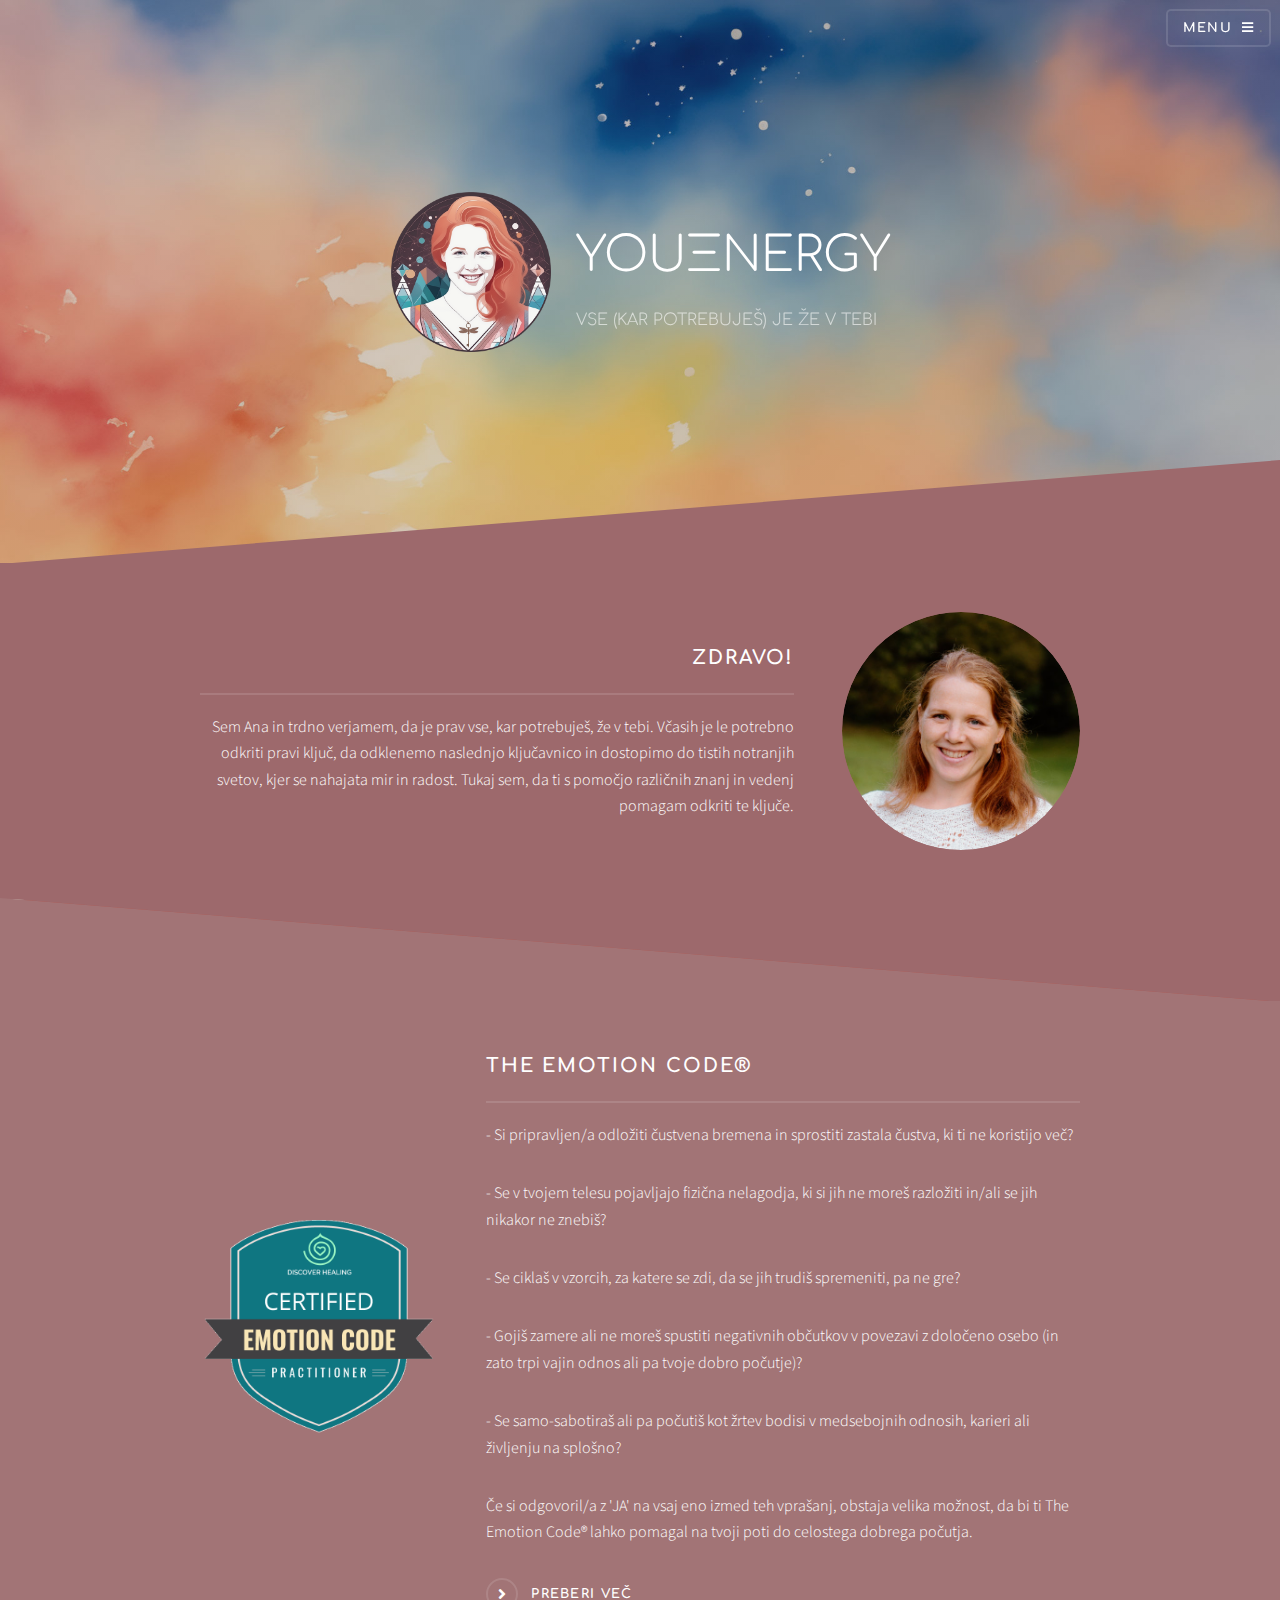
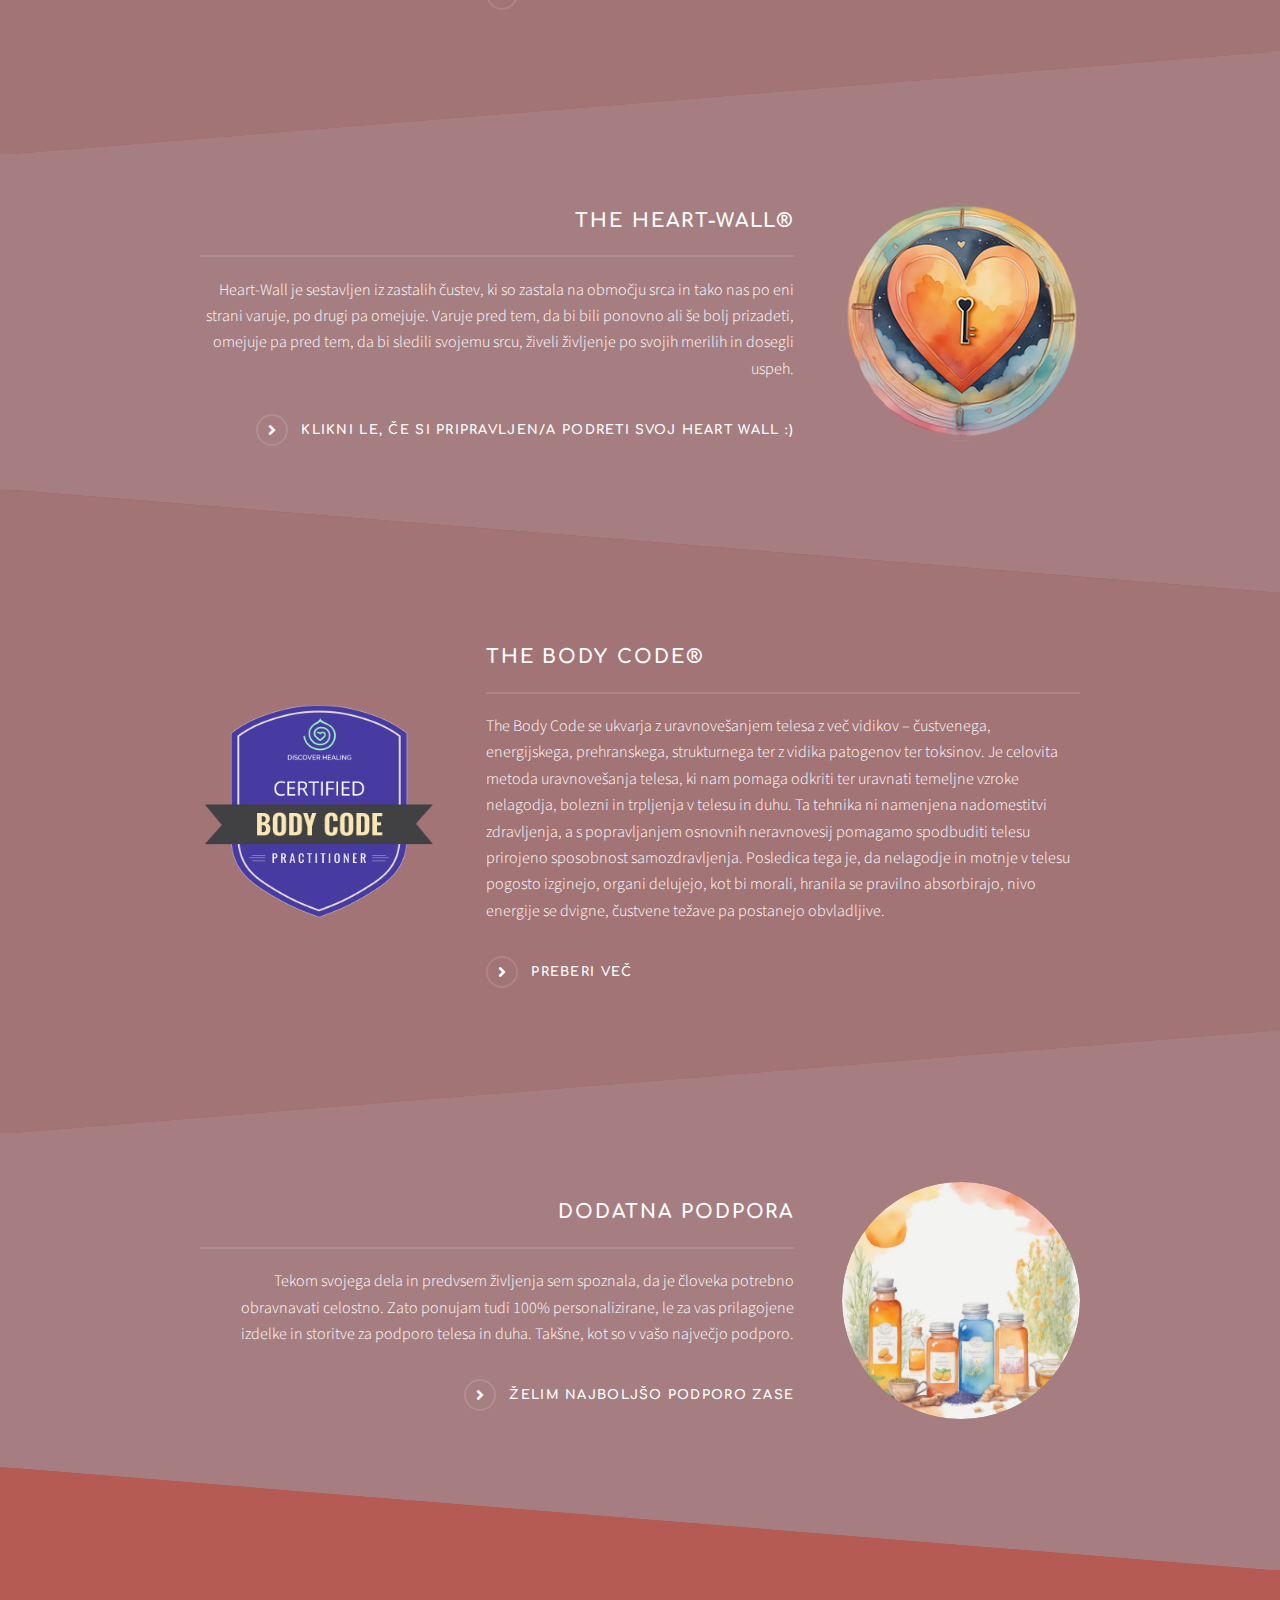
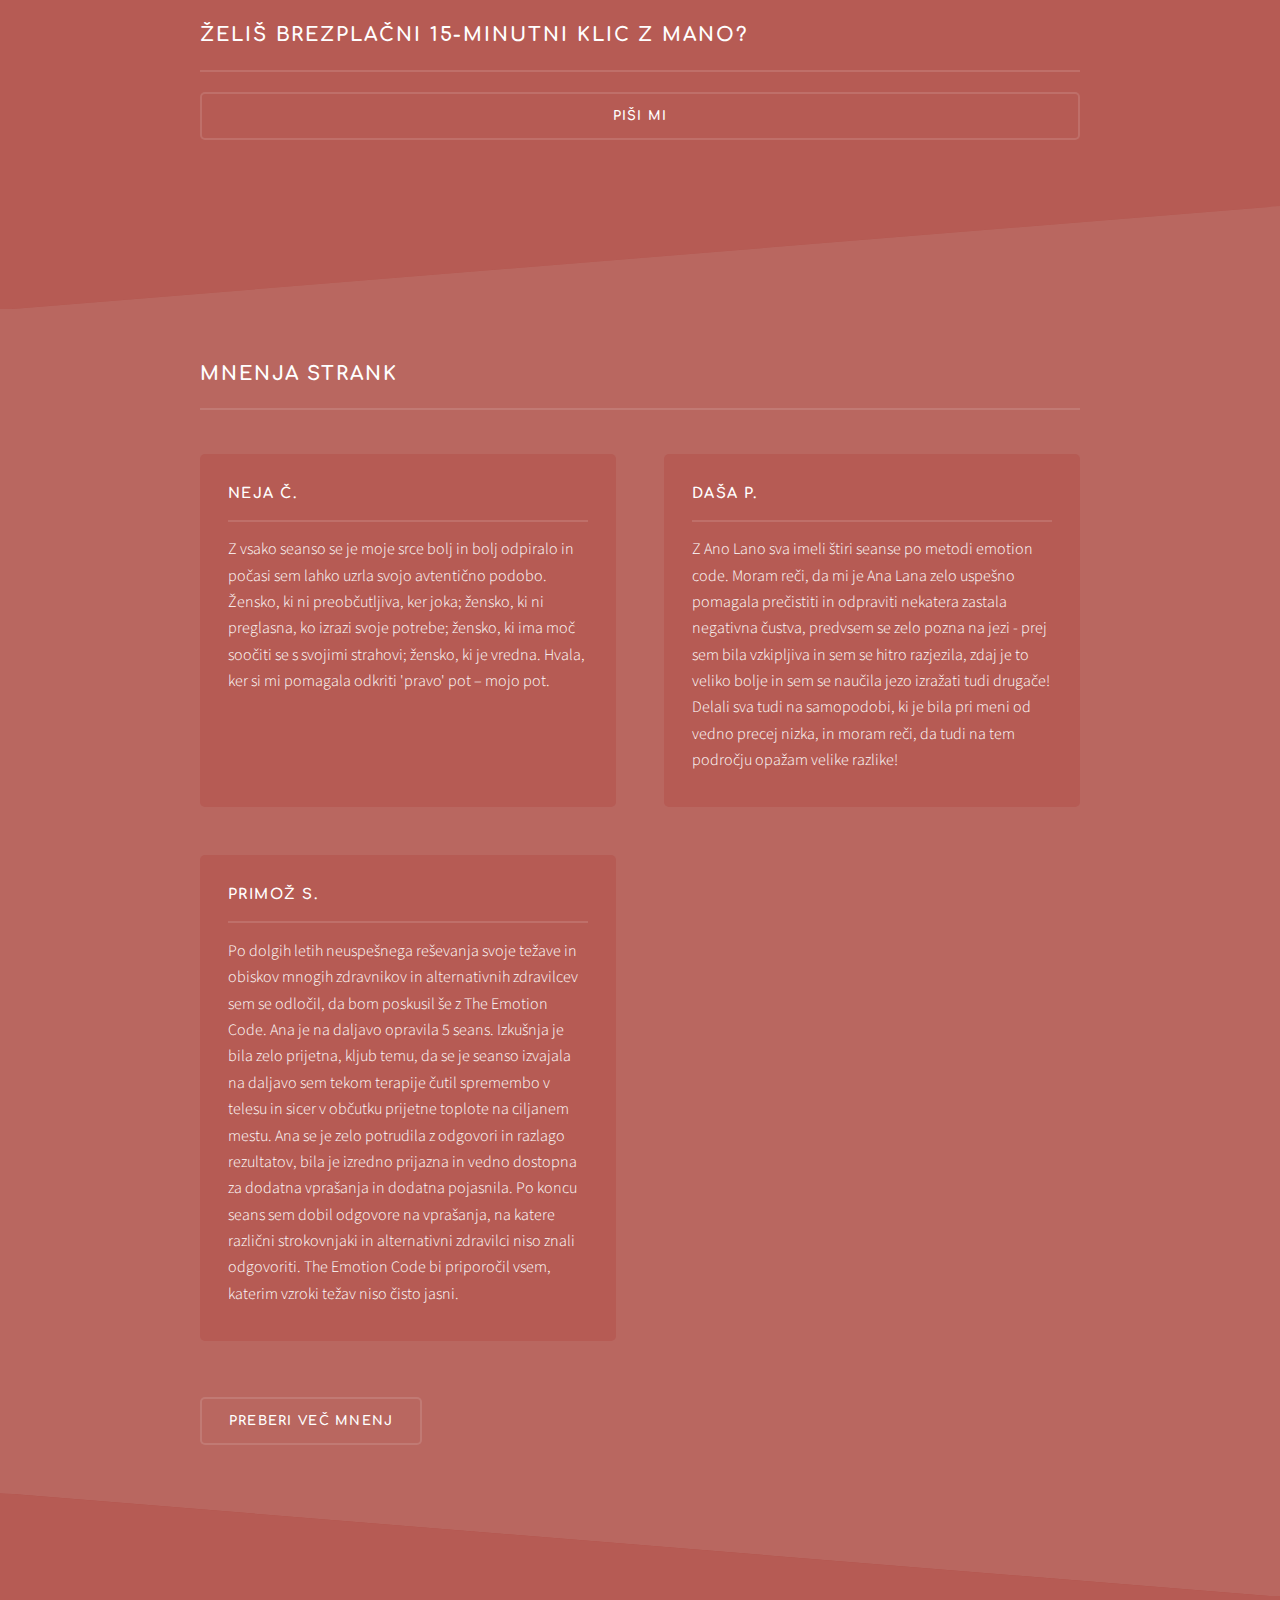
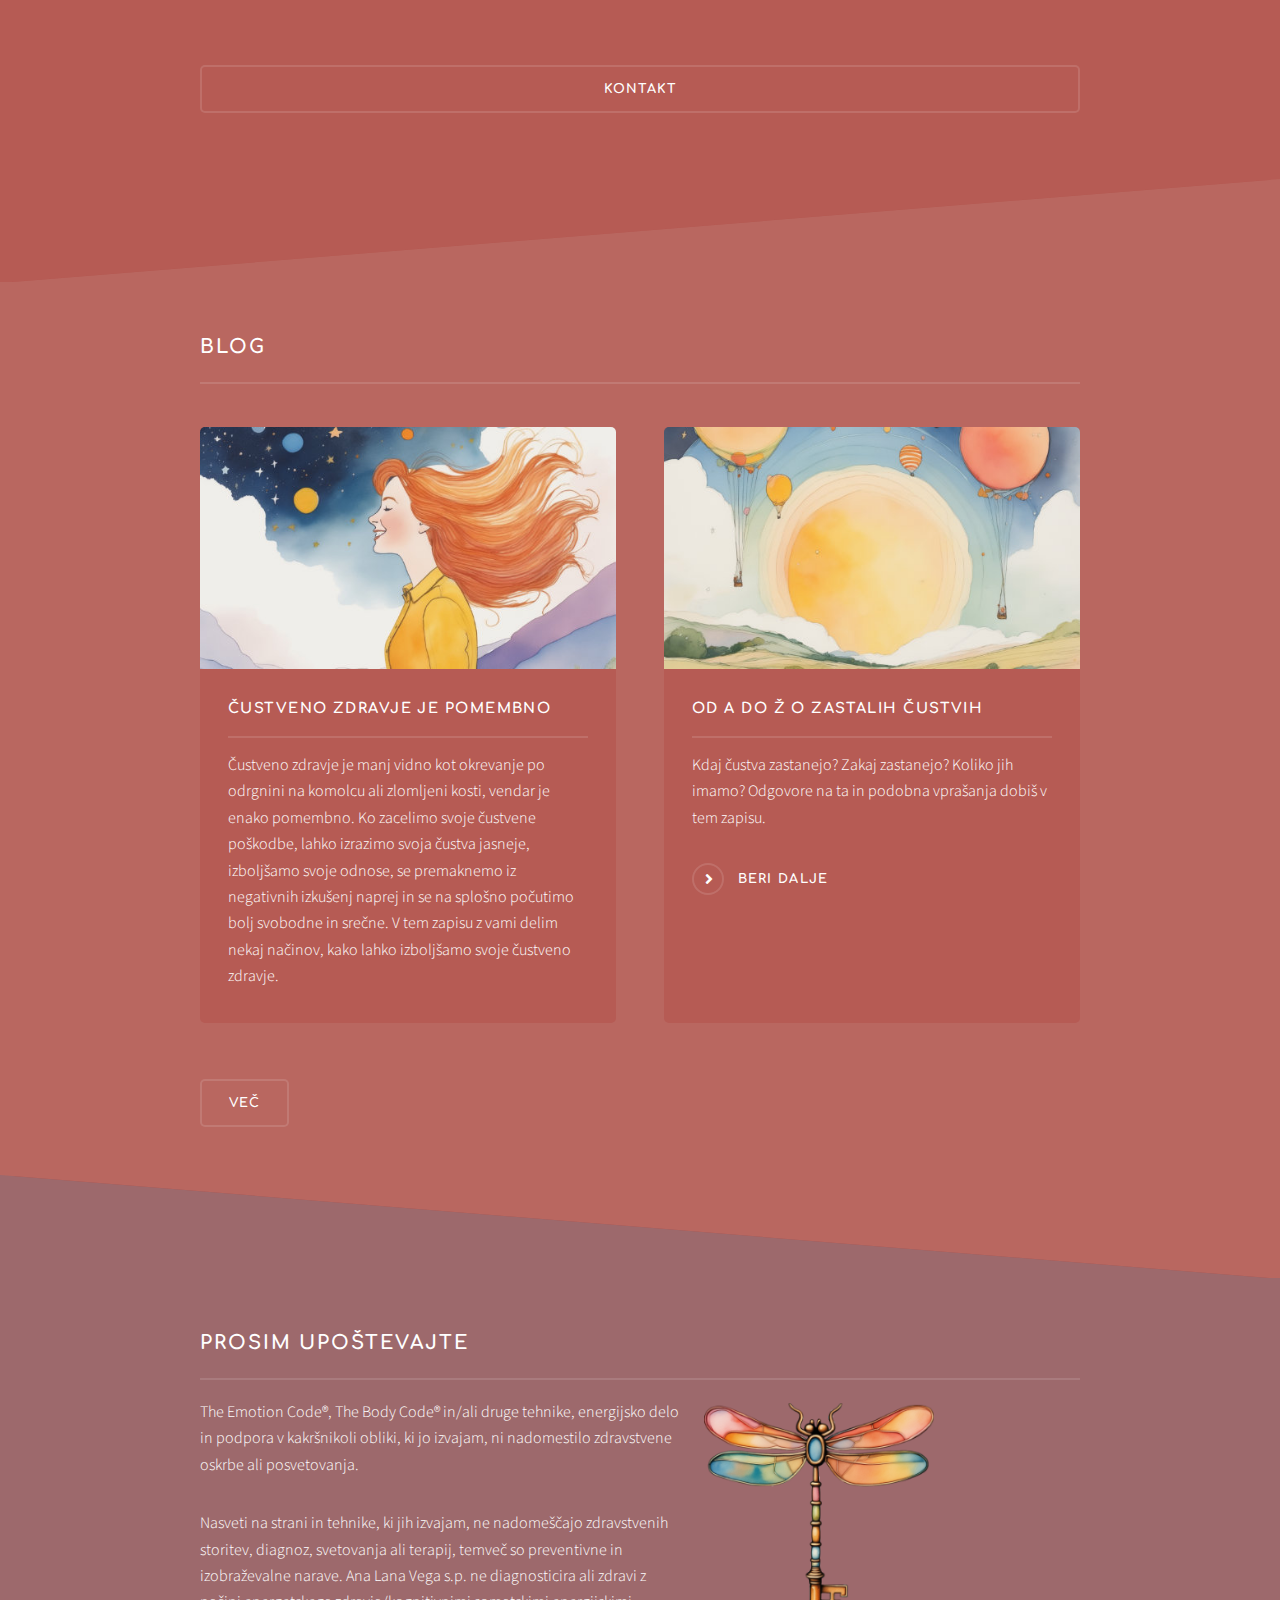
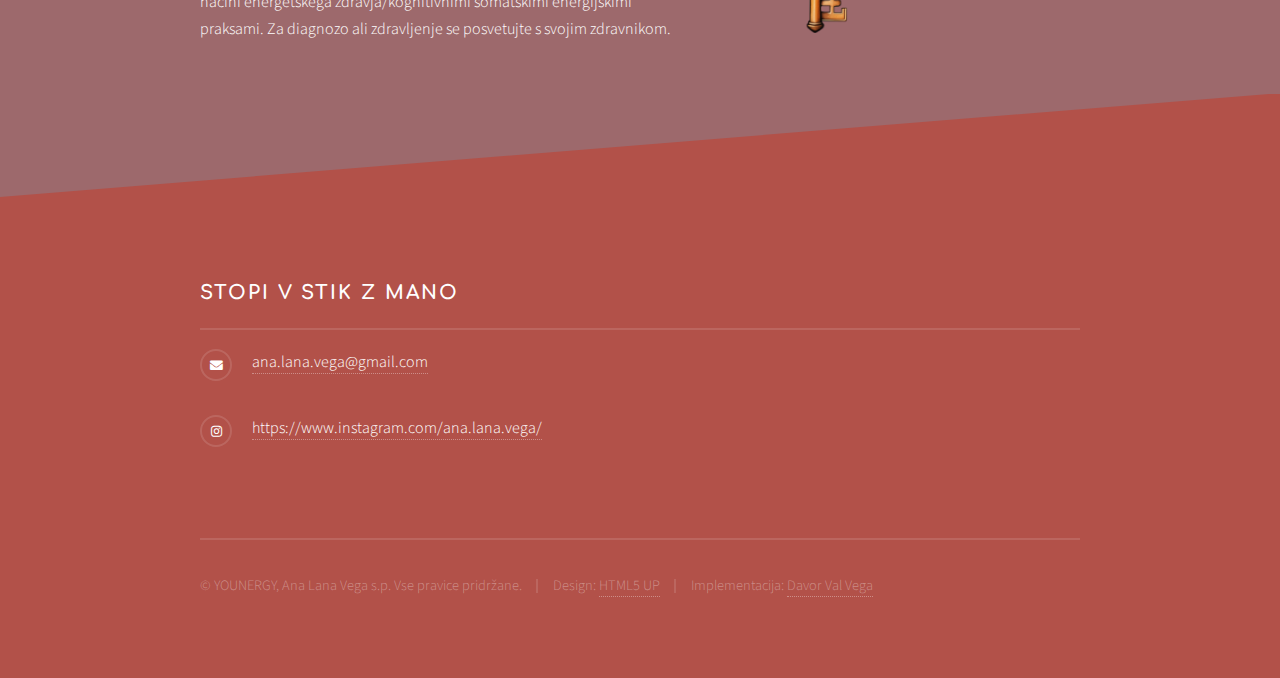
==== index.html @ af5231da "popravki heartwall" ====
<!DOCTYPE HTML>
<!--
	Solid State by HTML5 UP
	html5up.net | @ajlkn
	Free for personal and commercial use under the CCA 3.0 license (html5up.net/license)
-->
<html>
	<head>
		<title>Ana Lana Vega</title>
		<meta charset="utf-8" />
		<meta name="viewport" content="width=device-width, initial-scale=1, user-scalable=no" />
		<link rel="icon" type="image/x-icon" href="images/favicon.ico">
		<link rel="stylesheet" href="assets/css/main.css" />
		<link rel="stylesheet" href="assets/css/cookieconsent.css" />
		<noscript><link rel="stylesheet" href="assets/css/noscript.css" /></noscript>
	</head>
	<body class="is-preload">

		<!-- Page Wrapper -->
			<div id="page-wrapper">

				<!-- Header -->
					<header id="header" class="alt">
						<h1 style="display: inline-flex; align-items: center;">
							<a href="index.html" style="display: inline-flex;align-items: center;">
								<img class="topLogo" src="images/logo/logo-small.png" alt="" />
								<div class="topLogoTxt">YOUΞNERGY</div>

							</a>
						</h1>
						<nav>
							<a href="#menu">Menu</a>
						</nav>
					</header>

				<!-- Menu -->
					<nav id="menu">
						<div class="inner">
							<h2>Menu</h2>
							<ul class="links">
								<li><a href="index.html">Domov</a></li>
								<li><a href="emotion-code.html">Emotion Code</a></li>
								<li><a href="heart-wall.html">Heart-Wall</a></li>
								<li><a href="body-code.html">Body Code</a></li>
								<li><a href="dodatna-podpora.html">Dodatna podpora</a></li>
								<li><a href="blog.html">Blog</a></li>
							</ul>
							<a href="#" class="close">Close</a>
						</div>
					</nav>

				<!-- Banner -->
					<section id="banner">
						<div class="inner mainlogoWrapper">
							<div class="logo" style="margin: 0; display: inline-flex; align-items: center;">
								<img class="mainLogo" src="images/logo/logo-medium.png" alt="" />
								<div>
									<p class="logoTxt">YOUΞNERGY</p>
									<p id="allYouNeedText">Vse (kar potrebuješ) je že v tebi</p>
								</div>
							</div>
						</div>
						
					</section>

				<!-- Wrapper -->
					<section id="wrapper">

						<!-- One -->
							<section id="one" class="wrapper spotlight style4">
								<div class="inner">
									<div class="image" style="user-select: none;"><img src="images/ana.jpg" alt="" /></div>
									<div class="content">
										<h2 class="major">Zdravo!</h2>
										<p>Sem Ana in trdno verjamem, da je prav vse, kar potrebuješ, že v tebi. Včasih je le potrebno odkriti pravi ključ, da odklenemo naslednjo ključavnico in dostopimo do tistih notranjih svetov, kjer se nahajata mir in radost. Tukaj sem, da ti s pomočjo različnih znanj in vedenj pomagam odkriti te ključe.</p> 
										</div>
								</div>
							</section>

						<!-- Two -->
							<section id="two" class="wrapper alt spotlight style3">
								<div class="inner">
									<div class="image"><img src="images/TEC.png" alt="" /></div>
									<div class="content">
										<h2 class="major">The Emotion Code®</code></h2>
										<p>- Si pripravljen/a odložiti čustvena bremena in sprostiti zastala čustva, ki ti ne koristijo več?</p>
										<p>- Se v tvojem telesu pojavljajo fizična nelagodja, ki si jih ne moreš razložiti in/ali se jih nikakor ne znebiš?</p>
										<p>- Se ciklaš v vzorcih, za katere se zdi, da se jih trudiš spremeniti, pa ne gre?</p>
										<p>- Gojiš zamere ali ne moreš spustiti negativnih občutkov v povezavi z določeno osebo (in zato trpi vajin odnos ali pa tvoje dobro počutje)?</p>
										<p>- Se samo-sabotiraš ali pa počutiš kot žrtev bodisi v medsebojnih odnosih, karieri ali življenju na splošno?</p>
										<p>Če si odgovoril/a z 'JA' na vsaj eno izmed teh vprašanj, obstaja velika možnost, da bi ti The Emotion Code® lahko pomagal na tvoji poti do celostega dobrega počutja.</p>
											</p>
										<a href="emotion-code.html" class="special">Preberi več</a>
									</div>
								</div>
							</section>
					
						<!-- One -->
						<section id="three" class="wrapper spotlight style2">
							<div class="inner">
								<div class="image"><img src="images/hw.png" alt="" /></div>
								<div class="content">
									<h2 class="major">The Heart-Wall®</h2>
									<p>Heart-Wall je sestavljen iz zastalih čustev, ki so zastala na območju srca in tako nas po eni strani varuje, po drugi pa omejuje. Varuje pred tem, da bi bili ponovno ali še bolj prizadeti, omejuje pa pred tem, da bi sledili svojemu srcu, živeli življenje po svojih merilih in dosegli uspeh.</p>
									<a href="heart-wall.html" class="special">Klikni le, če si pripravljen/a podreti svoj Heart wall :) </a>
								</div>
							</div>
						</section>
						<!-- Two -->
							<section id="five" class="wrapper alt spotlight style3">
								<div class="inner">
									<div class="image"><img src="images/TBC.png" alt="" /></div>
									<div class="content">
										<h2 class="major">The Body Code®</code></h2>
										<p>The Body Code se ukvarja z uravnovešanjem telesa z več vidikov – čustvenega, energijskega, prehranskega, strukturnega ter z vidika patogenov ter toksinov. Je celovita metoda uravnovešanja telesa, ki nam pomaga odkriti ter uravnati temeljne vzroke nelagodja, bolezni in trpljenja v telesu in duhu. Ta tehnika ni namenjena nadomestitvi zdravljenja, a s popravljanjem osnovnih neravnovesij pomagamo spodbuditi telesu prirojeno sposobnost samozdravljenja. Posledica tega je, da nelagodje in motnje v telesu pogosto izginejo, organi delujejo, kot bi morali, hranila se pravilno absorbirajo, nivo energije se dvigne, čustvene težave pa postanejo obvladljive.</p>
										<a href="body-code.html" class="special">Preberi več</a>
									</div>
								</div>
							</section>	

						<!-- Three -->
							<section id="three" class="wrapper spotlight style2">
								<div class="inner">
									<div class="image"><img src="images/additional.jpg" alt="" /></div>
									<div class="content">
										<h2 class="major">Dodatna podpora</h2>
										<p> Tekom svojega dela in predvsem življenja sem spoznala, da je človeka potrebno obravnavati celostno. Zato ponujam tudi 100% personalizirane, le za vas prilagojene izdelke in storitve za podporo telesa in duha. Takšne, kot so v vašo največjo podporo.</p>
										<a href="dodatna-podpora.html" class="special">Želim najboljšo podporo zase</a>
									</div>
								</div>
							</section>
						<!-- Two -->
							<section id="four" class="wrapper alt style2">
								<div class="inner">
									<div class="content">
										<h2 class="major">Želiš brezplačni 15-minutni klic z mano?</h2>
										<a href="mailto:ana.lana.vega@gmail.com" class="button fit">Piši mi</a>
										<div style="height: 50px;"></div>
									</div>
								</div>
							</section>		
						<!-- Four -->
							<section id="four" class="wrapper style3">
								<div class="inner">
									<h2 class="major">MNENJA STRANK</h2>
									<section class="features">
										<article class="softArticle">
											<h3 class="major">Neja Č.</h3>
											<p>Z vsako seanso se je moje srce bolj in bolj odpiralo in počasi sem lahko uzrla svojo avtentično podobo. Žensko, ki ni preobčutljiva, ker joka; žensko, ki ni preglasna, ko izrazi svoje potrebe; žensko, ki ima moč soočiti se s svojimi strahovi; žensko, ki je vredna. Hvala, ker si mi pomagala odkriti 'pravo' pot – mojo pot.</p>
										</article>
										<article class="softArticle">
											<h3 class="major">Daša P.</h3>
											<p>Z Ano Lano sva imeli štiri seanse po metodi emotion code. Moram reči, da mi je Ana Lana zelo uspešno pomagala prečistiti in odpraviti nekatera zastala negativna čustva, predvsem se zelo pozna na jezi - prej sem bila vzkipljiva in sem se hitro razjezila, zdaj je to veliko bolje in sem se naučila jezo izražati tudi drugače! Delali sva tudi na samopodobi, ki je bila pri meni od vedno precej nizka, in moram reči, da tudi na tem področju opažam velike razlike! </p>
										</article>
										<article class="softArticle">
											<h3 class="major">Primož S.</h3>
											<p>Po dolgih letih neuspešnega reševanja svoje težave in obiskov mnogih zdravnikov in alternativnih zdravilcev sem se odločil, da bom poskusil še z The Emotion Code. Ana je na daljavo opravila 5 seans. Izkušnja je bila zelo prijetna, kljub temu, da se je seanso izvajala na daljavo sem tekom terapije čutil spremembo v telesu in sicer v občutku prijetne toplote na ciljanem mestu. Ana se je zelo potrudila z odgovori in razlago rezultatov, bila je izredno prijazna in vedno dostopna za dodatna vprašanja in dodatna pojasnila. Po koncu seans sem dobil odgovore na vprašanja, na katere različni strokovnjaki in alternativni zdravilci niso znali odgovoriti. The Emotion Code bi priporočil vsem, katerim vzroki težav niso čisto jasni.</p>
										</article>
									</section>
									<ul class="actions">
										<li><a href="mnenja-strank.html" class="button">Preberi več mnenj</a></li>
									</ul>
								</div>
							</section>

						<!-- One -->
						<section id="one" class="wrapper alt style2">
							<div class="inner">
								<div class="content">
									<div style="height: 20px;"></div>
									<a href="mailto:ana.lana.vega@gmail.com" class="button fit">Kontakt</a>
									<div style="height: 50px;"></div>
								</div>
							</div>
						</section>							
						<!-- Four -->
							<section id="four" class="wrapper style3">
								<div class="inner">
									<h2 class="major">BLOG</h2>
									<section class="features">
										<article class="softArticle">
											<div class="image noSelect"><img src="images/blog/mental-health-head.jpg" alt="" /></div>
											<h3 class="major">Čustveno zdravje je pomembno</h3>
											<p>Čustveno zdravje je manj vidno kot okrevanje po odrgnini na komolcu ali zlomljeni kosti, vendar je enako pomembno. Ko zacelimo svoje čustvene poškodbe, lahko izrazimo svoja čustva jasneje, izboljšamo svoje odnose, se premaknemo iz negativnih izkušenj naprej in se na splošno počutimo bolj svobodne in srečne. V tem zapisu z vami delim nekaj načinov, kako lahko izboljšamo svoje čustveno zdravje.</p>
											<!--<a href="#" class="special">Beri dalje</a>-->
										</article>
										<article class="softArticle">
											<div class="image noSelect"><img src="images/blog/stalled-emotions-head.jpg" alt="" /></div>
											<h3 class="major">Od A do Ž o zastalih čustvih</h3>
											<p>Kdaj čustva zastanejo? Zakaj zastanejo? Koliko jih imamo? Odgovore na ta in podobna vprašanja dobiš v tem zapisu.</p>
											<a href="blog-o-zastalih-custvih.html" class="special">Beri dalje</a>
										</article>
									</section>
									<ul class="actions">
										<li><a href="blog.html" class="button">Več</a></li>
									</ul>
								</div>
							</section>
						<!-- One -->
							<section id="one" class="wrapper spotlight alt style4">
								<div class="inner">
									<div class="content">
										<h2 class="major">Prosim upoštevajte</h2>
										<span class="image right" style="max-width: 50%; border-radius: unset;"><img src="images/key.png" style="border-radius: unset; width: 70%;" alt=""></span><p>The Emotion Code®, The Body Code® in/ali druge tehnike, energijsko delo in podpora v kakršnikoli obliki, ki jo izvajam, ni nadomestilo zdravstvene oskrbe ali posvetovanja.</p>
										<p>Nasveti na strani in tehnike, ki jih izvajam, ne nadomeščajo zdravstvenih storitev, diagnoz, svetovanja ali terapij, temveč so preventivne in izobraževalne narave. Ana Lana Vega s.p. ne diagnosticira ali zdravi z načini energetskega zdravja/kognitivnimi somatskimi energijskimi praksami. Za diagnozo ali zdravljenje se posvetujte s svojim zdravnikom.</p>
									</div>
								</div>
							</section>
				<!-- Footer -->
					<section id="footer">
						<div class="inner">
							<h2 class="major">Stopi v stik z mano</h2>
							<ul class="contact">
								</li>
								<li class="icon solid fa-envelope"><a href="mailto:ana.lana.vega@gmail.com">ana.lana.vega@gmail.com</a></li>
								<li class="icon brands fa-instagram"><a href="https://www.instagram.com/ana.lana.vega">https://www.instagram.com/ana.lana.vega/</a></li>
							</ul>
							<ul class="copyright">
								<li>&copy; YOUNERGY, Ana Lana Vega s.p. Vse pravice pridržane.</li><li>Design: <a href="http://html5up.net" target="_blank">HTML5 UP</a></li><li>Implementacija: <a href="https://www.linkedin.com/in/vega10/" target="_blank">Davor Val Vega</a></li>
							</ul>
						</div>
					</section>

			</div>

		<!-- Scripts -->
			<script src="assets/js/jquery.min.js"></script>
			<script src="assets/js/jquery.scrollex.min.js"></script>
			<script src="assets/js/browser.min.js"></script>
			<script src="assets/js/breakpoints.min.js"></script>
			<script src="assets/js/util.js"></script>
			<script src="assets/js/main.js"></script>
			<script src="assets/js/cookieconsent.js"></script>
			<script defer src="assets/js/cookie-consent-init.js"></script>

	</body>
</html>
---- assets/css/main.css ----
@import 'fontawesome-all.min.css';
@import url("https://fonts.googleapis.com/css?family=Comfortaa:300,700|Source+Sans+Pro:300,600,300italic,600italic");
/*
	Solid State by HTML5 UP
	html5up.net | @ajlkn
	Free for personal and commercial use under the CCA 3.0 license (html5up.net/license)
*/
html, body, div, span, applet, object,
iframe, h1, h2, h3, h4, h5, h6, p, blockquote,
pre, a, abbr, acronym, address, big, cite,
code, del, dfn, em, img, ins, kbd, q, s, samp,
small, strike, strong, sub, sup, tt, var, b,
u, i, center, dl, dt, dd, ol, ul, li, fieldset,
form, label, legend, table, caption, tbody,
tfoot, thead, tr, th, td, article, aside,
canvas, details, embed, figure, figcaption,
footer, header, hgroup, menu, nav, output, ruby,
section, summary, time, mark, audio, video {
  margin: 0;
  padding: 0;
  border: 0;
  font-size: 100%;
  font: inherit;
  vertical-align: baseline;
}

article, aside, details, figcaption, figure,
footer, header, hgroup, menu, nav, section {
  display: block;
}

body {
  line-height: 1;
}

ol, ul {
  list-style: none;
}

blockquote, q {
  quotes: none;
}
blockquote:before, blockquote:after, q:before, q:after {
  content: "";
  content: none;
}

table {
  border-collapse: collapse;
  border-spacing: 0;
}

body {
  -webkit-text-size-adjust: none;
}

mark {
  background-color: transparent;
  color: inherit;
}

input::-moz-focus-inner {
  border: 0;
  padding: 0;
}

input, select, textarea {
  -moz-appearance: none;
  -webkit-appearance: none;
  appearance: none;
}

/* Basic */
body {
  -ms-overflow-style: scrollbar;
}

@media screen and (max-width: 480px) {
  html, body {
    min-width: 320px;
  }
}
html {
  box-sizing: border-box;
}

*, *:before, *:after {
  box-sizing: inherit;
}

body {
  background-color: #B25149;
  background-image: linear-gradient(to top, rgba(178, 81, 73, 0.8), rgba(178, 81, 73, 0.8)), url("../../images/bg.jpg");
  background-size: auto, cover;
  background-attachment: fixed, fixed;
  background-position: center, center;
}
body.is-preload *, body.is-preload *:before, body.is-preload *:after {
  animation: none !important;
  transition: none !important;
}

/* Type */
body, input, select, textarea {
  color: #ffffff;
  font-family: "Source Sans Pro", Helvetica, sans-serif;
  font-size: 14.5pt;
  font-weight: 300;
  line-height: 1.65;
}
@media screen and (max-width: 1680px) {
  body, input, select, textarea {
    font-size: 12pt;
  }
}
@media screen and (max-width: 1280px) {
  body, input, select, textarea {
    font-size: 12pt;
  }
}
@media screen and (max-width: 980px) {
  body, input, select, textarea {
    font-size: 12pt;
  }
}
@media screen and (max-width: 736px) {
  body, input, select, textarea {
    font-size: 12pt;
  }
}
@media screen and (max-width: 480px) {
  body, input, select, textarea {
    font-size: 12pt;
  }
}

a {
  transition: color 0.2s ease-in-out, border-bottom-color 0.2s ease-in-out;
  border-bottom: dotted 1px rgba(255, 255, 255, 0.35);
  color: #ffffff;
  text-decoration: none;
}
a:hover {
  border-bottom-color: transparent;
  color: #ffffff !important;
}
a.special:not(.button) {
  text-decoration: none;
  border-bottom: 0;
  display: block;
  font-family: Comfortaa, Helvetica, sans-serif;
  font-size: 0.8em;
  font-weight: 700;
  letter-spacing: 0.1em;
  margin: 0 0 2em 0;
  text-transform: uppercase;
}
a.special:not(.button):before {
  -moz-osx-font-smoothing: grayscale;
  -webkit-font-smoothing: antialiased;
  display: inline-block;
  font-style: normal;
  font-variant: normal;
  text-rendering: auto;
  line-height: 1;
  text-transform: none !important;
  font-family: "Font Awesome 5 Free";
  font-weight: 900;
}
a.special:not(.button):before {
  transition: background-color 0.2s ease-in-out;
  border-radius: 100%;
  border: solid 2px rgba(255, 255, 255, 0.125);
  content: "\f105";
  display: inline-block;
  font-size: 1.25em;
  height: 2em;
  line-height: 1.75em;
  margin-right: 0.85em;
  text-align: center;
  text-indent: 0.15em;
  vertical-align: middle;
  width: 2em;
}
a.special:not(.button):hover:before {
  background-color: rgba(255, 255, 255, 0.025);
}
a.special:not(.button):active:before {
  background-color: rgba(255, 255, 255, 0.075);
}

strong, b {
  color: #ffffff;
  font-weight: 600;
}

em, i {
  font-style: italic;
}

p {
  margin: 0 0 2em 0;
}

h1, h2, h3, h4, h5, h6 {
  color: #ffffff;
  font-family: Comfortaa, Helvetica, sans-serif;
  font-weight: 700;
  letter-spacing: 0.1em;
  margin: 0 0 1em 0;
  text-transform: uppercase;
}
h1 a, h2 a, h3 a, h4 a, h5 a, h6 a {
  color: inherit;
  text-decoration: none;
  border-bottom: 0;
}
h1 span, h2 span, h3 span, h4 span, h5 span, h6 span {
  font-weight: 300;
}
h1.major, h2.major, h3.major, h4.major, h5.major, h6.major {
  padding-bottom: 1em;
  border-bottom: solid 2px rgba(255, 255, 255, 0.125);
}

h2 {
  font-size: 1.2em;
}

h3 {
  font-size: 0.9em;
}

h4 {
  font-size: 0.7em;
}

h5 {
  font-size: 0.7em;
}

h6 {
  font-size: 0.7em;
}

@media screen and (max-width: 736px) {
  h2 {
    font-size: 1em;
  }
  h3 {
    font-size: 0.8em;
  }
}
sub {
  font-size: 0.8em;
  position: relative;
  top: 0.5em;
}

sup {
  font-size: 0.8em;
  position: relative;
  top: -0.5em;
}

blockquote {
  border-left: solid 4px rgba(255, 255, 255, 0.125);
  font-style: italic;
  margin: 0 0 2em 0;
  padding: 0.5em 0 0.5em 2em;
}

code {
  background: rgba(255, 255, 255, 0.025);
  border-radius: 5px;
  border: solid 2px rgba(255, 255, 255, 0.125);
  font-family: "Courier New", monospace;
  font-size: 0.9em;
  margin: 0 0.25em;
  padding: 0.25em 0.65em;
}

pre {
  -webkit-overflow-scrolling: touch;
  font-family: "Courier New", monospace;
  font-size: 0.9em;
  margin: 0 0 2em 0;
}
pre code {
  display: block;
  line-height: 1.75em;
  padding: 1em 1.5em;
  overflow-x: auto;
}

hr {
  border: 0;
  border-bottom: solid 2px rgba(255, 255, 255, 0.125);
  margin: 2.5em 0;
}
hr.major {
  margin: 4em 0;
}

.align-left {
  text-align: left;
}

.align-center {
  text-align: center;
}

.align-right {
  text-align: right;
}

/* Row */
.row {
  display: flex;
  flex-wrap: wrap;
  box-sizing: border-box;
  align-items: stretch;
}
.row > * {
  box-sizing: border-box;
}
.row.gtr-uniform > * > :last-child {
  margin-bottom: 0;
}
.row.aln-left {
  justify-content: flex-start;
}
.row.aln-center {
  justify-content: center;
}
.row.aln-right {
  justify-content: flex-end;
}
.row.aln-top {
  align-items: flex-start;
}
.row.aln-middle {
  align-items: center;
}
.row.aln-bottom {
  align-items: flex-end;
}
.row > .imp {
  order: -1;
}
.row > .col-1 {
  width: 8.3333333333%;
}
.row > .off-1 {
  margin-left: 8.3333333333%;
}
.row > .col-2 {
  width: 16.6666666667%;
}
.row > .off-2 {
  margin-left: 16.6666666667%;
}
.row > .col-3 {
  width: 25%;
}
.row > .off-3 {
  margin-left: 25%;
}
.row > .col-4 {
  width: 33.3333333333%;
}
.row > .off-4 {
  margin-left: 33.3333333333%;
}
.row > .col-5 {
  width: 41.6666666667%;
}
.row > .off-5 {
  margin-left: 41.6666666667%;
}
.row > .col-6 {
  width: 50%;
}
.row > .off-6 {
  margin-left: 50%;
}
.row > .col-7 {
  width: 58.3333333333%;
}
.row > .off-7 {
  margin-left: 58.3333333333%;
}
.row > .col-8 {
  width: 66.6666666667%;
}
.row > .off-8 {
  margin-left: 66.6666666667%;
}
.row > .col-9 {
  width: 75%;
}
.row > .off-9 {
  margin-left: 75%;
}
.row > .col-10 {
  width: 83.3333333333%;
}
.row > .off-10 {
  margin-left: 83.3333333333%;
}
.row > .col-11 {
  width: 91.6666666667%;
}
.row > .off-11 {
  margin-left: 91.6666666667%;
}
.row > .col-12 {
  width: 100%;
}
.row > .off-12 {
  margin-left: 100%;
}
.row.gtr-0 {
  margin-top: 0;
  margin-left: 0em;
}
.row.gtr-0 > * {
  padding: 0 0 0 0em;
}
.row.gtr-0.gtr-uniform {
  margin-top: 0em;
}
.row.gtr-0.gtr-uniform > * {
  padding-top: 0em;
}
.row.gtr-25 {
  margin-top: 0;
  margin-left: -0.4375em;
}
.row.gtr-25 > * {
  padding: 0 0 0 0.4375em;
}
.row.gtr-25.gtr-uniform {
  margin-top: -0.4375em;
}
.row.gtr-25.gtr-uniform > * {
  padding-top: 0.4375em;
}
.row.gtr-50 {
  margin-top: 0;
  margin-left: -0.875em;
}
.row.gtr-50 > * {
  padding: 0 0 0 0.875em;
}
.row.gtr-50.gtr-uniform {
  margin-top: -0.875em;
}
.row.gtr-50.gtr-uniform > * {
  padding-top: 0.875em;
}
.row {
  margin-top: 0;
  margin-left: -1.75em;
}
.row > * {
  padding: 0 0 0 1.75em;
}
.row.gtr-uniform {
  margin-top: -1.75em;
}
.row.gtr-uniform > * {
  padding-top: 1.75em;
}
.row.gtr-150 {
  margin-top: 0;
  margin-left: -2.625em;
}
.row.gtr-150 > * {
  padding: 0 0 0 2.625em;
}
.row.gtr-150.gtr-uniform {
  margin-top: -2.625em;
}
.row.gtr-150.gtr-uniform > * {
  padding-top: 2.625em;
}
.row.gtr-200 {
  margin-top: 0;
  margin-left: -3.5em;
}
.row.gtr-200 > * {
  padding: 0 0 0 3.5em;
}
.row.gtr-200.gtr-uniform {
  margin-top: -3.5em;
}
.row.gtr-200.gtr-uniform > * {
  padding-top: 3.5em;
}
@media screen and (max-width: 1680px) {
  .row {
    display: flex;
    flex-wrap: wrap;
    box-sizing: border-box;
    align-items: stretch;
  }
  .row > * {
    box-sizing: border-box;
  }
  .row.gtr-uniform > * > :last-child {
    margin-bottom: 0;
  }
  .row.aln-left {
    justify-content: flex-start;
  }
  .row.aln-center {
    justify-content: center;
  }
  .row.aln-right {
    justify-content: flex-end;
  }
  .row.aln-top {
    align-items: flex-start;
  }
  .row.aln-middle {
    align-items: center;
  }
  .row.aln-bottom {
    align-items: flex-end;
  }
  .row > .imp-xlarge {
    order: -1;
  }
  .row > .col-1-xlarge {
    width: 8.3333333333%;
  }
  .row > .off-1-xlarge {
    margin-left: 8.3333333333%;
  }
  .row > .col-2-xlarge {
    width: 16.6666666667%;
  }
  .row > .off-2-xlarge {
    margin-left: 16.6666666667%;
  }
  .row > .col-3-xlarge {
    width: 25%;
  }
  .row > .off-3-xlarge {
    margin-left: 25%;
  }
  .row > .col-4-xlarge {
    width: 33.3333333333%;
  }
  .row > .off-4-xlarge {
    margin-left: 33.3333333333%;
  }
  .row > .col-5-xlarge {
    width: 41.6666666667%;
  }
  .row > .off-5-xlarge {
    margin-left: 41.6666666667%;
  }
  .row > .col-6-xlarge {
    width: 50%;
  }
  .row > .off-6-xlarge {
    margin-left: 50%;
  }
  .row > .col-7-xlarge {
    width: 58.3333333333%;
  }
  .row > .off-7-xlarge {
    margin-left: 58.3333333333%;
  }
  .row > .col-8-xlarge {
    width: 66.6666666667%;
  }
  .row > .off-8-xlarge {
    margin-left: 66.6666666667%;
  }
  .row > .col-9-xlarge {
    width: 75%;
  }
  .row > .off-9-xlarge {
    margin-left: 75%;
  }
  .row > .col-10-xlarge {
    width: 83.3333333333%;
  }
  .row > .off-10-xlarge {
    margin-left: 83.3333333333%;
  }
  .row > .col-11-xlarge {
    width: 91.6666666667%;
  }
  .row > .off-11-xlarge {
    margin-left: 91.6666666667%;
  }
  .row > .col-12-xlarge {
    width: 100%;
  }
  .row > .off-12-xlarge {
    margin-left: 100%;
  }
  .row.gtr-0 {
    margin-top: 0;
    margin-left: 0em;
  }
  .row.gtr-0 > * {
    padding: 0 0 0 0em;
  }
  .row.gtr-0.gtr-uniform {
    margin-top: 0em;
  }
  .row.gtr-0.gtr-uniform > * {
    padding-top: 0em;
  }
  .row.gtr-25 {
    margin-top: 0;
    margin-left: -0.4375em;
  }
  .row.gtr-25 > * {
    padding: 0 0 0 0.4375em;
  }
  .row.gtr-25.gtr-uniform {
    margin-top: -0.4375em;
  }
  .row.gtr-25.gtr-uniform > * {
    padding-top: 0.4375em;
  }
  .row.gtr-50 {
    margin-top: 0;
    margin-left: -0.875em;
  }
  .row.gtr-50 > * {
    padding: 0 0 0 0.875em;
  }
  .row.gtr-50.gtr-uniform {
    margin-top: -0.875em;
  }
  .row.gtr-50.gtr-uniform > * {
    padding-top: 0.875em;
  }
  .row {
    margin-top: 0;
    margin-left: -1.75em;
  }
  .row > * {
    padding: 0 0 0 1.75em;
  }
  .row.gtr-uniform {
    margin-top: -1.75em;
  }
  .row.gtr-uniform > * {
    padding-top: 1.75em;
  }
  .row.gtr-150 {
    margin-top: 0;
    margin-left: -2.625em;
  }
  .row.gtr-150 > * {
    padding: 0 0 0 2.625em;
  }
  .row.gtr-150.gtr-uniform {
    margin-top: -2.625em;
  }
  .row.gtr-150.gtr-uniform > * {
    padding-top: 2.625em;
  }
  .row.gtr-200 {
    margin-top: 0;
    margin-left: -3.5em;
  }
  .row.gtr-200 > * {
    padding: 0 0 0 3.5em;
  }
  .row.gtr-200.gtr-uniform {
    margin-top: -3.5em;
  }
  .row.gtr-200.gtr-uniform > * {
    padding-top: 3.5em;
  }
}
@media screen and (max-width: 1280px) {
  .row {
    display: flex;
    flex-wrap: wrap;
    box-sizing: border-box;
    align-items: stretch;
  }
  .row > * {
    box-sizing: border-box;
  }
  .row.gtr-uniform > * > :last-child {
    margin-bottom: 0;
  }
  .row.aln-left {
    justify-content: flex-start;
  }
  .row.aln-center {
    justify-content: center;
  }
  .row.aln-right {
    justify-content: flex-end;
  }
  .row.aln-top {
    align-items: flex-start;
  }
  .row.aln-middle {
    align-items: center;
  }
  .row.aln-bottom {
    align-items: flex-end;
  }
  .row > .imp-large {
    order: -1;
  }
  .row > .col-1-large {
    width: 8.3333333333%;
  }
  .row > .off-1-large {
    margin-left: 8.3333333333%;
  }
  .row > .col-2-large {
    width: 16.6666666667%;
  }
  .row > .off-2-large {
    margin-left: 16.6666666667%;
  }
  .row > .col-3-large {
    width: 25%;
  }
  .row > .off-3-large {
    margin-left: 25%;
  }
  .row > .col-4-large {
    width: 33.3333333333%;
  }
  .row > .off-4-large {
    margin-left: 33.3333333333%;
  }
  .row > .col-5-large {
    width: 41.6666666667%;
  }
  .row > .off-5-large {
    margin-left: 41.6666666667%;
  }
  .row > .col-6-large {
    width: 50%;
  }
  .row > .off-6-large {
    margin-left: 50%;
  }
  .row > .col-7-large {
    width: 58.3333333333%;
  }
  .row > .off-7-large {
    margin-left: 58.3333333333%;
  }
  .row > .col-8-large {
    width: 66.6666666667%;
  }
  .row > .off-8-large {
    margin-left: 66.6666666667%;
  }
  .row > .col-9-large {
    width: 75%;
  }
  .row > .off-9-large {
    margin-left: 75%;
  }
  .row > .col-10-large {
    width: 83.3333333333%;
  }
  .row > .off-10-large {
    margin-left: 83.3333333333%;
  }
  .row > .col-11-large {
    width: 91.6666666667%;
  }
  .row > .off-11-large {
    margin-left: 91.6666666667%;
  }
  .row > .col-12-large {
    width: 100%;
  }
  .row > .off-12-large {
    margin-left: 100%;
  }
  .row.gtr-0 {
    margin-top: 0;
    margin-left: 0em;
  }
  .row.gtr-0 > * {
    padding: 0 0 0 0em;
  }
  .row.gtr-0.gtr-uniform {
    margin-top: 0em;
  }
  .row.gtr-0.gtr-uniform > * {
    padding-top: 0em;
  }
  .row.gtr-25 {
    margin-top: 0;
    margin-left: -0.4375em;
  }
  .row.gtr-25 > * {
    padding: 0 0 0 0.4375em;
  }
  .row.gtr-25.gtr-uniform {
    margin-top: -0.4375em;
  }
  .row.gtr-25.gtr-uniform > * {
    padding-top: 0.4375em;
  }
  .row.gtr-50 {
    margin-top: 0;
    margin-left: -0.875em;
  }
  .row.gtr-50 > * {
    padding: 0 0 0 0.875em;
  }
  .row.gtr-50.gtr-uniform {
    margin-top: -0.875em;
  }
  .row.gtr-50.gtr-uniform > * {
    padding-top: 0.875em;
  }
  .row {
    margin-top: 0;
    margin-left: -1.75em;
  }
  .row > * {
    padding: 0 0 0 1.75em;
  }
  .row.gtr-uniform {
    margin-top: -1.75em;
  }
  .row.gtr-uniform > * {
    padding-top: 1.75em;
  }
  .row.gtr-150 {
    margin-top: 0;
    margin-left: -2.625em;
  }
  .row.gtr-150 > * {
    padding: 0 0 0 2.625em;
  }
  .row.gtr-150.gtr-uniform {
    margin-top: -2.625em;
  }
  .row.gtr-150.gtr-uniform > * {
    padding-top: 2.625em;
  }
  .row.gtr-200 {
    margin-top: 0;
    margin-left: -3.5em;
  }
  .row.gtr-200 > * {
    padding: 0 0 0 3.5em;
  }
  .row.gtr-200.gtr-uniform {
    margin-top: -3.5em;
  }
  .row.gtr-200.gtr-uniform > * {
    padding-top: 3.5em;
  }
}
@media screen and (max-width: 980px) {
  .row {
    display: flex;
    flex-wrap: wrap;
    box-sizing: border-box;
    align-items: stretch;
  }
  .row > * {
    box-sizing: border-box;
  }
  .row.gtr-uniform > * > :last-child {
    margin-bottom: 0;
  }
  .row.aln-left {
    justify-content: flex-start;
  }
  .row.aln-center {
    justify-content: center;
  }
  .row.aln-right {
    justify-content: flex-end;
  }
  .row.aln-top {
    align-items: flex-start;
  }
  .row.aln-middle {
    align-items: center;
  }
  .row.aln-bottom {
    align-items: flex-end;
  }
  .row > .imp-medium {
    order: -1;
  }
  .row > .col-1-medium {
    width: 8.3333333333%;
  }
  .row > .off-1-medium {
    margin-left: 8.3333333333%;
  }
  .row > .col-2-medium {
    width: 16.6666666667%;
  }
  .row > .off-2-medium {
    margin-left: 16.6666666667%;
  }
  .row > .col-3-medium {
    width: 25%;
  }
  .row > .off-3-medium {
    margin-left: 25%;
  }
  .row > .col-4-medium {
    width: 33.3333333333%;
  }
  .row > .off-4-medium {
    margin-left: 33.3333333333%;
  }
  .row > .col-5-medium {
    width: 41.6666666667%;
  }
  .row > .off-5-medium {
    margin-left: 41.6666666667%;
  }
  .row > .col-6-medium {
    width: 50%;
  }
  .row > .off-6-medium {
    margin-left: 50%;
  }
  .row > .col-7-medium {
    width: 58.3333333333%;
  }
  .row > .off-7-medium {
    margin-left: 58.3333333333%;
  }
  .row > .col-8-medium {
    width: 66.6666666667%;
  }
  .row > .off-8-medium {
    margin-left: 66.6666666667%;
  }
  .row > .col-9-medium {
    width: 75%;
  }
  .row > .off-9-medium {
    margin-left: 75%;
  }
  .row > .col-10-medium {
    width: 83.3333333333%;
  }
  .row > .off-10-medium {
    margin-left: 83.3333333333%;
  }
  .row > .col-11-medium {
    width: 91.6666666667%;
  }
  .row > .off-11-medium {
    margin-left: 91.6666666667%;
  }
  .row > .col-12-medium {
    width: 100%;
  }
  .row > .off-12-medium {
    margin-left: 100%;
  }
  .row.gtr-0 {
    margin-top: 0;
    margin-left: 0em;
  }
  .row.gtr-0 > * {
    padding: 0 0 0 0em;
  }
  .row.gtr-0.gtr-uniform {
    margin-top: 0em;
  }
  .row.gtr-0.gtr-uniform > * {
    padding-top: 0em;
  }
  .row.gtr-25 {
    margin-top: 0;
    margin-left: -0.4375em;
  }
  .row.gtr-25 > * {
    padding: 0 0 0 0.4375em;
  }
  .row.gtr-25.gtr-uniform {
    margin-top: -0.4375em;
  }
  .row.gtr-25.gtr-uniform > * {
    padding-top: 0.4375em;
  }
  .row.gtr-50 {
    margin-top: 0;
    margin-left: -0.875em;
  }
  .row.gtr-50 > * {
    padding: 0 0 0 0.875em;
  }
  .row.gtr-50.gtr-uniform {
    margin-top: -0.875em;
  }
  .row.gtr-50.gtr-uniform > * {
    padding-top: 0.875em;
  }
  .row {
    margin-top: 0;
    margin-left: -1.75em;
  }
  .row > * {
    padding: 0 0 0 1.75em;
  }
  .row.gtr-uniform {
    margin-top: -1.75em;
  }
  .row.gtr-uniform > * {
    padding-top: 1.75em;
  }
  .row.gtr-150 {
    margin-top: 0;
    margin-left: -2.625em;
  }
  .row.gtr-150 > * {
    padding: 0 0 0 2.625em;
  }
  .row.gtr-150.gtr-uniform {
    margin-top: -2.625em;
  }
  .row.gtr-150.gtr-uniform > * {
    padding-top: 2.625em;
  }
  .row.gtr-200 {
    margin-top: 0;
    margin-left: -3.5em;
  }
  .row.gtr-200 > * {
    padding: 0 0 0 3.5em;
  }
  .row.gtr-200.gtr-uniform {
    margin-top: -3.5em;
  }
  .row.gtr-200.gtr-uniform > * {
    padding-top: 3.5em;
  }
}
@media screen and (max-width: 736px) {
  .row {
    display: flex;
    flex-wrap: wrap;
    box-sizing: border-box;
    align-items: stretch;
  }
  .row > * {
    box-sizing: border-box;
  }
  .row.gtr-uniform > * > :last-child {
    margin-bottom: 0;
  }
  .row.aln-left {
    justify-content: flex-start;
  }
  .row.aln-center {
    justify-content: center;
  }
  .row.aln-right {
    justify-content: flex-end;
  }
  .row.aln-top {
    align-items: flex-start;
  }
  .row.aln-middle {
    align-items: center;
  }
  .row.aln-bottom {
    align-items: flex-end;
  }
  .row > .imp-small {
    order: -1;
  }
  .row > .col-1-small {
    width: 8.3333333333%;
  }
  .row > .off-1-small {
    margin-left: 8.3333333333%;
  }
  .row > .col-2-small {
    width: 16.6666666667%;
  }
  .row > .off-2-small {
    margin-left: 16.6666666667%;
  }
  .row > .col-3-small {
    width: 25%;
  }
  .row > .off-3-small {
    margin-left: 25%;
  }
  .row > .col-4-small {
    width: 33.3333333333%;
  }
  .row > .off-4-small {
    margin-left: 33.3333333333%;
  }
  .row > .col-5-small {
    width: 41.6666666667%;
  }
  .row > .off-5-small {
    margin-left: 41.6666666667%;
  }
  .row > .col-6-small {
    width: 50%;
  }
  .row > .off-6-small {
    margin-left: 50%;
  }
  .row > .col-7-small {
    width: 58.3333333333%;
  }
  .row > .off-7-small {
    margin-left: 58.3333333333%;
  }
  .row > .col-8-small {
    width: 66.6666666667%;
  }
  .row > .off-8-small {
    margin-left: 66.6666666667%;
  }
  .row > .col-9-small {
    width: 75%;
  }
  .row > .off-9-small {
    margin-left: 75%;
  }
  .row > .col-10-small {
    width: 83.3333333333%;
  }
  .row > .off-10-small {
    margin-left: 83.3333333333%;
  }
  .row > .col-11-small {
    width: 91.6666666667%;
  }
  .row > .off-11-small {
    margin-left: 91.6666666667%;
  }
  .row > .col-12-small {
    width: 100%;
  }
  .row > .off-12-small {
    margin-left: 100%;
  }
  .row.gtr-0 {
    margin-top: 0;
    margin-left: 0em;
  }
  .row.gtr-0 > * {
    padding: 0 0 0 0em;
  }
  .row.gtr-0.gtr-uniform {
    margin-top: 0em;
  }
  .row.gtr-0.gtr-uniform > * {
    padding-top: 0em;
  }
  .row.gtr-25 {
    margin-top: 0;
    margin-left: -0.3125em;
  }
  .row.gtr-25 > * {
    padding: 0 0 0 0.3125em;
  }
  .row.gtr-25.gtr-uniform {
    margin-top: -0.3125em;
  }
  .row.gtr-25.gtr-uniform > * {
    padding-top: 0.3125em;
  }
  .row.gtr-50 {
    margin-top: 0;
    margin-left: -0.625em;
  }
  .row.gtr-50 > * {
    padding: 0 0 0 0.625em;
  }
  .row.gtr-50.gtr-uniform {
    margin-top: -0.625em;
  }
  .row.gtr-50.gtr-uniform > * {
    padding-top: 0.625em;
  }
  .row {
    margin-top: 0;
    margin-left: -1.25em;
  }
  .row > * {
    padding: 0 0 0 1.25em;
  }
  .row.gtr-uniform {
    margin-top: -1.25em;
  }
  .row.gtr-uniform > * {
    padding-top: 1.25em;
  }
  .row.gtr-150 {
    margin-top: 0;
    margin-left: -1.875em;
  }
  .row.gtr-150 > * {
    padding: 0 0 0 1.875em;
  }
  .row.gtr-150.gtr-uniform {
    margin-top: -1.875em;
  }
  .row.gtr-150.gtr-uniform > * {
    padding-top: 1.875em;
  }
  .row.gtr-200 {
    margin-top: 0;
    margin-left: -2.5em;
  }
  .row.gtr-200 > * {
    padding: 0 0 0 2.5em;
  }
  .row.gtr-200.gtr-uniform {
    margin-top: -2.5em;
  }
  .row.gtr-200.gtr-uniform > * {
    padding-top: 2.5em;
  }
}
@media screen and (max-width: 480px) {
  .row {
    display: flex;
    flex-wrap: wrap;
    box-sizing: border-box;
    align-items: stretch;
  }
  .row > * {
    box-sizing: border-box;
  }
  .row.gtr-uniform > * > :last-child {
    margin-bottom: 0;
  }
  .row.aln-left {
    justify-content: flex-start;
  }
  .row.aln-center {
    justify-content: center;
  }
  .row.aln-right {
    justify-content: flex-end;
  }
  .row.aln-top {
    align-items: flex-start;
  }
  .row.aln-middle {
    align-items: center;
  }
  .row.aln-bottom {
    align-items: flex-end;
  }
  .row > .imp-xsmall {
    order: -1;
  }
  .row > .col-1-xsmall {
    width: 8.3333333333%;
  }
  .row > .off-1-xsmall {
    margin-left: 8.3333333333%;
  }
  .row > .col-2-xsmall {
    width: 16.6666666667%;
  }
  .row > .off-2-xsmall {
    margin-left: 16.6666666667%;
  }
  .row > .col-3-xsmall {
    width: 25%;
  }
  .row > .off-3-xsmall {
    margin-left: 25%;
  }
  .row > .col-4-xsmall {
    width: 33.3333333333%;
  }
  .row > .off-4-xsmall {
    margin-left: 33.3333333333%;
  }
  .row > .col-5-xsmall {
    width: 41.6666666667%;
  }
  .row > .off-5-xsmall {
    margin-left: 41.6666666667%;
  }
  .row > .col-6-xsmall {
    width: 50%;
  }
  .row > .off-6-xsmall {
    margin-left: 50%;
  }
  .row > .col-7-xsmall {
    width: 58.3333333333%;
  }
  .row > .off-7-xsmall {
    margin-left: 58.3333333333%;
  }
  .row > .col-8-xsmall {
    width: 66.6666666667%;
  }
  .row > .off-8-xsmall {
    margin-left: 66.6666666667%;
  }
  .row > .col-9-xsmall {
    width: 75%;
  }
  .row > .off-9-xsmall {
    margin-left: 75%;
  }
  .row > .col-10-xsmall {
    width: 83.3333333333%;
  }
  .row > .off-10-xsmall {
    margin-left: 83.3333333333%;
  }
  .row > .col-11-xsmall {
    width: 91.6666666667%;
  }
  .row > .off-11-xsmall {
    margin-left: 91.6666666667%;
  }
  .row > .col-12-xsmall {
    width: 100%;
  }
  .row > .off-12-xsmall {
    margin-left: 100%;
  }
  .row.gtr-0 {
    margin-top: 0;
    margin-left: 0em;
  }
  .row.gtr-0 > * {
    padding: 0 0 0 0em;
  }
  .row.gtr-0.gtr-uniform {
    margin-top: 0em;
  }
  .row.gtr-0.gtr-uniform > * {
    padding-top: 0em;
  }
  .row.gtr-25 {
    margin-top: 0;
    margin-left: -0.3125em;
  }
  .row.gtr-25 > * {
    padding: 0 0 0 0.3125em;
  }
  .row.gtr-25.gtr-uniform {
    margin-top: -0.3125em;
  }
  .row.gtr-25.gtr-uniform > * {
    padding-top: 0.3125em;
  }
  .row.gtr-50 {
    margin-top: 0;
    margin-left: -0.625em;
  }
  .row.gtr-50 > * {
    padding: 0 0 0 0.625em;
  }
  .row.gtr-50.gtr-uniform {
    margin-top: -0.625em;
  }
  .row.gtr-50.gtr-uniform > * {
    padding-top: 0.625em;
  }
  .row {
    margin-top: 0;
    margin-left: -1.25em;
  }
  .row > * {
    padding: 0 0 0 1.25em;
  }
  .row.gtr-uniform {
    margin-top: -1.25em;
  }
  .row.gtr-uniform > * {
    padding-top: 1.25em;
  }
  .row.gtr-150 {
    margin-top: 0;
    margin-left: -1.875em;
  }
  .row.gtr-150 > * {
    padding: 0 0 0 1.875em;
  }
  .row.gtr-150.gtr-uniform {
    margin-top: -1.875em;
  }
  .row.gtr-150.gtr-uniform > * {
    padding-top: 1.875em;
  }
  .row.gtr-200 {
    margin-top: 0;
    margin-left: -2.5em;
  }
  .row.gtr-200 > * {
    padding: 0 0 0 2.5em;
  }
  .row.gtr-200.gtr-uniform {
    margin-top: -2.5em;
  }
  .row.gtr-200.gtr-uniform > * {
    padding-top: 2.5em;
  }
}
@media screen and (max-width: 360px) {
  .row {
    display: flex;
    flex-wrap: wrap;
    box-sizing: border-box;
    align-items: stretch;
  }
  .row > * {
    box-sizing: border-box;
  }
  .row.gtr-uniform > * > :last-child {
    margin-bottom: 0;
  }
  .row.aln-left {
    justify-content: flex-start;
  }
  .row.aln-center {
    justify-content: center;
  }
  .row.aln-right {
    justify-content: flex-end;
  }
  .row.aln-top {
    align-items: flex-start;
  }
  .row.aln-middle {
    align-items: center;
  }
  .row.aln-bottom {
    align-items: flex-end;
  }
  .row > .imp-xxsmall {
    order: -1;
  }
  .row > .col-1-xxsmall {
    width: 8.3333333333%;
  }
  .row > .off-1-xxsmall {
    margin-left: 8.3333333333%;
  }
  .row > .col-2-xxsmall {
    width: 16.6666666667%;
  }
  .row > .off-2-xxsmall {
    margin-left: 16.6666666667%;
  }
  .row > .col-3-xxsmall {
    width: 25%;
  }
  .row > .off-3-xxsmall {
    margin-left: 25%;
  }
  .row > .col-4-xxsmall {
    width: 33.3333333333%;
  }
  .row > .off-4-xxsmall {
    margin-left: 33.3333333333%;
  }
  .row > .col-5-xxsmall {
    width: 41.6666666667%;
  }
  .row > .off-5-xxsmall {
    margin-left: 41.6666666667%;
  }
  .row > .col-6-xxsmall {
    width: 50%;
  }
  .row > .off-6-xxsmall {
    margin-left: 50%;
  }
  .row > .col-7-xxsmall {
    width: 58.3333333333%;
  }
  .row > .off-7-xxsmall {
    margin-left: 58.3333333333%;
  }
  .row > .col-8-xxsmall {
    width: 66.6666666667%;
  }
  .row > .off-8-xxsmall {
    margin-left: 66.6666666667%;
  }
  .row > .col-9-xxsmall {
    width: 75%;
  }
  .row > .off-9-xxsmall {
    margin-left: 75%;
  }
  .row > .col-10-xxsmall {
    width: 83.3333333333%;
  }
  .row > .off-10-xxsmall {
    margin-left: 83.3333333333%;
  }
  .row > .col-11-xxsmall {
    width: 91.6666666667%;
  }
  .row > .off-11-xxsmall {
    margin-left: 91.6666666667%;
  }
  .row > .col-12-xxsmall {
    width: 100%;
  }
  .row > .off-12-xxsmall {
    margin-left: 100%;
  }
  .row.gtr-0 {
    margin-top: 0;
    margin-left: 0em;
  }
  .row.gtr-0 > * {
    padding: 0 0 0 0em;
  }
  .row.gtr-0.gtr-uniform {
    margin-top: 0em;
  }
  .row.gtr-0.gtr-uniform > * {
    padding-top: 0em;
  }
  .row.gtr-25 {
    margin-top: 0;
    margin-left: -0.3125em;
  }
  .row.gtr-25 > * {
    padding: 0 0 0 0.3125em;
  }
  .row.gtr-25.gtr-uniform {
    margin-top: -0.3125em;
  }
  .row.gtr-25.gtr-uniform > * {
    padding-top: 0.3125em;
  }
  .row.gtr-50 {
    margin-top: 0;
    margin-left: -0.625em;
  }
  .row.gtr-50 > * {
    padding: 0 0 0 0.625em;
  }
  .row.gtr-50.gtr-uniform {
    margin-top: -0.625em;
  }
  .row.gtr-50.gtr-uniform > * {
    padding-top: 0.625em;
  }
  .row {
    margin-top: 0;
    margin-left: -1.25em;
  }
  .row > * {
    padding: 0 0 0 1.25em;
  }
  .row.gtr-uniform {
    margin-top: -1.25em;
  }
  .row.gtr-uniform > * {
    padding-top: 1.25em;
  }
  .row.gtr-150 {
    margin-top: 0;
    margin-left: -1.875em;
  }
  .row.gtr-150 > * {
    padding: 0 0 0 1.875em;
  }
  .row.gtr-150.gtr-uniform {
    margin-top: -1.875em;
  }
  .row.gtr-150.gtr-uniform > * {
    padding-top: 1.875em;
  }
  .row.gtr-200 {
    margin-top: 0;
    margin-left: -2.5em;
  }
  .row.gtr-200 > * {
    padding: 0 0 0 2.5em;
  }
  .row.gtr-200.gtr-uniform {
    margin-top: -2.5em;
  }
  .row.gtr-200.gtr-uniform > * {
    padding-top: 2.5em;
  }
}

/* Section/Article */
section.special, article.special {
  text-align: center;
}

/* Form */
form {
  margin: 0 0 2em 0;
}
form > :last-child {
  margin-bottom: 0;
}
form > .fields {
  display: -moz-flex;
  display: -ms-flex;
  display: flex;
  flex-wrap: wrap;
  width: calc(100% + 3em);
  margin: -1.5em 0 2em -1.5em;
}
form > .fields > .field {
  -moz-flex-grow: 0;
  -ms-flex-grow: 0;
  flex-grow: 0;
  -ms-flex-shrink: 0;
  flex-shrink: 0;
  padding: 1.5em 0 0 1.5em;
  width: calc(100% - 1.5em);
}
form > .fields > .field.half {
  width: calc(50% - 0.75em);
}
form > .fields > .field.third {
  width: calc(100%/3 - 0.5em);
}
form > .fields > .field.quarter {
  width: calc(25% - 0.375em);
}
@media screen and (max-width: 480px) {
  form > .fields {
    width: calc(100% + 3em);
    margin: -1.5em 0 2em -1.5em;
  }
  form > .fields > .field {
    padding: 1.5em 0 0 1.5em;
    width: calc(100% - 1.5em);
  }
  form > .fields > .field.half {
    width: calc(100% - 1.5em);
  }
  form > .fields > .field.third {
    width: calc(100% - 1.5em);
  }
  form > .fields > .field.quarter {
    width: calc(100% - 1.5em);
  }
}

label {
  color: #ffffff;
  display: block;
  font-family: Comfortaa, Helvetica, sans-serif;
  font-size: 0.8em;
  font-weight: 700;
  letter-spacing: 0.1em;
  margin: 0 0 0.7em 0;
  text-transform: uppercase;
}

input[type=text],
input[type=password],
input[type=email],
input[type=tel],
select,
textarea {
  -moz-appearance: none;
  -webkit-appearance: none;
  appearance: none;
  background: rgba(255, 255, 255, 0.025);
  border-radius: 5px;
  border: none;
  border: solid 2px rgba(255, 255, 255, 0.125);
  color: inherit;
  display: block;
  outline: 0;
  padding: 0 1em;
  text-decoration: none;
  width: 100%;
}
input[type=text]:invalid,
input[type=password]:invalid,
input[type=email]:invalid,
input[type=tel]:invalid,
select:invalid,
textarea:invalid {
  box-shadow: none;
}
input[type=text]:focus,
input[type=password]:focus,
input[type=email]:focus,
input[type=tel]:focus,
select:focus,
textarea:focus {
  border-color: #b59d9f;
}

select {
  background-image: url("data:image/svg+xml;charset=utf8,%3Csvg xmlns='http://www.w3.org/2000/svg' width='40' height='40' preserveAspectRatio='none' viewBox='0 0 40 40'%3E%3Cpath d='M9.4,12.3l10.4,10.4l10.4-10.4c0.2-0.2,0.5-0.4,0.9-0.4c0.3,0,0.6,0.1,0.9,0.4l3.3,3.3c0.2,0.2,0.4,0.5,0.4,0.9 c0,0.4-0.1,0.6-0.4,0.9L20.7,31.9c-0.2,0.2-0.5,0.4-0.9,0.4c-0.3,0-0.6-0.1-0.9-0.4L4.3,17.3c-0.2-0.2-0.4-0.5-0.4-0.9 c0-0.4,0.1-0.6,0.4-0.9l3.3-3.3c0.2-0.2,0.5-0.4,0.9-0.4S9.1,12.1,9.4,12.3z' fill='rgba(255, 255, 255, 0.125)' /%3E%3C/svg%3E");
  background-size: 1.25rem;
  background-repeat: no-repeat;
  background-position: calc(100% - 1rem) center;
  height: 2.75em;
  padding-right: 2.75em;
  text-overflow: ellipsis;
}
select option {
  color: #ffffff;
  background: #B25149;
}
select:focus::-ms-value {
  background-color: transparent;
}
select::-ms-expand {
  display: none;
}

input[type=text],
input[type=password],
input[type=email],
select {
  height: 2.75em;
}

textarea {
  padding: 0.75em 1em;
}

input[type=checkbox],
input[type=radio] {
  -moz-appearance: none;
  -webkit-appearance: none;
  appearance: none;
  display: block;
  float: left;
  margin-right: -2em;
  opacity: 0;
  width: 1em;
  z-index: -1;
}
input[type=checkbox] + label,
input[type=radio] + label {
  text-decoration: none;
  color: #ffffff;
  cursor: pointer;
  display: inline-block;
  font-size: 1em;
  font-family: "Source Sans Pro", Helvetica, sans-serif;
  text-transform: none;
  letter-spacing: 0;
  font-weight: 300;
  padding-left: 2.4em;
  padding-right: 0.75em;
  position: relative;
}
input[type=checkbox] + label:before,
input[type=radio] + label:before {
  -moz-osx-font-smoothing: grayscale;
  -webkit-font-smoothing: antialiased;
  display: inline-block;
  font-style: normal;
  font-variant: normal;
  text-rendering: auto;
  line-height: 1;
  text-transform: none !important;
  font-family: "Font Awesome 5 Free";
  font-weight: 900;
}
input[type=checkbox] + label:before,
input[type=radio] + label:before {
  background: rgba(255, 255, 255, 0.025);
  border-radius: 5px;
  border: solid 2px rgba(255, 255, 255, 0.125);
  content: "";
  display: inline-block;
  font-size: 0.8em;
  height: 2.0625em;
  left: 0;
  line-height: 2.0625em;
  position: absolute;
  text-align: center;
  top: 0;
  width: 2.0625em;
}
input[type=checkbox]:checked + label:before,
input[type=radio]:checked + label:before {
  background: #ffffff;
  border-color: #ffffff;
  content: "\f00c";
  color: #B25149;
}
input[type=checkbox]:focus + label:before,
input[type=radio]:focus + label:before {
  border-color: #AB898B;
}

input[type=checkbox] + label:before {
  border-radius: 5px;
}

input[type=radio] + label:before {
  border-radius: 100%;
}

::-webkit-input-placeholder {
  color: rgba(255, 255, 255, 0.35) !important;
  opacity: 1;
}

:-moz-placeholder {
  color: rgba(255, 255, 255, 0.35) !important;
  opacity: 1;
}

::-moz-placeholder {
  color: rgba(255, 255, 255, 0.35) !important;
  opacity: 1;
}

:-ms-input-placeholder {
  color: rgba(255, 255, 255, 0.35) !important;
  opacity: 1;
}

/* Box */
.box {
  border-radius: 5px;
  border: solid 2px rgba(255, 255, 255, 0.125);
  margin-bottom: 2em;
  padding: 1.5em;
}
.box > :last-child,
.box > :last-child > :last-child,
.box > :last-child > :last-child > :last-child {
  margin-bottom: 0;
}
.box.alt {
  border: 0;
  border-radius: 0;
  padding: 0;
}

/* Icon */
.icon {
  text-decoration: none;
  border-bottom: none;
  position: relative;
}
.icon:before {
  -moz-osx-font-smoothing: grayscale;
  -webkit-font-smoothing: antialiased;
  display: inline-block;
  font-style: normal;
  font-variant: normal;
  text-rendering: auto;
  line-height: 1;
  text-transform: none !important;
  font-family: "Font Awesome 5 Free";
  font-weight: 400;
}
.icon > .label {
  display: none;
}
.icon:before {
  line-height: inherit;
}
.icon.solid:before {
  font-weight: 900;
}
.icon.brands:before {
  font-family: "Font Awesome 5 Brands";
}

/* Image */
.image {
  border-radius: 5px;
  border: 0;
  display: inline-block;
  position: relative;
}
.image img {
  border-radius: 5px;
  display: block;
}
.image.left, .image.right {
  max-width: 60%;
}
.image.left img, .image.right img {
  width: 100%;
}
.image.left {
  float: left;
  padding: 0 1.5em 1em 0;
  top: 0.25em;
}
.image.right {
  float: right;
  padding: 0 0 1em 1.5em;
  top: 0.25em;
}
.image.fit {
  display: block;
  margin: 0 0 2em 0;
  width: 100%;
}
.image.fit img {
  width: 100%;
}
.image.main {
  display: block;
  margin: 0 0 3em 0;
  width: 100%;
}
.image.main img {
  width: 100%;
}

/* List */
ol {
  list-style: decimal;
  margin: 0 0 2em 0;
  padding-left: 1.25em;
}
ol li {
  padding-left: 0.25em;
}

ul {
  list-style: disc;
  margin: 0 0 2em 0;
  padding-left: 1em;
}
ul li {
  padding-left: 0.5em;
}
ul.alt {
  list-style: none;
  padding-left: 0;
}
ul.alt li {
  border-top: solid 1px rgba(255, 255, 255, 0.125);
  padding: 0.5em 0;
}
ul.alt li:first-child {
  border-top: 0;
  padding-top: 0;
}

dl {
  margin: 0 0 2em 0;
}
dl dt {
  display: block;
  font-weight: 600;
  margin: 0 0 1em 0;
}
dl dd {
  margin-left: 2em;
}

/* Actions */
ul.actions {
  display: -moz-flex;
  display: -ms-flex;
  display: flex;
  cursor: default;
  list-style: none;
  margin-left: -1em;
  padding-left: 0;
}
ul.actions li {
  padding: 0 0 0 1em;
  vertical-align: middle;
}
ul.actions.special {
  -moz-justify-content: center;
  -ms-justify-content: center;
  justify-content: center;
  width: 100%;
  margin-left: 0;
}
ul.actions.special li:first-child {
  padding-left: 0;
}
ul.actions.stacked {
  -moz-flex-direction: column;
  flex-direction: column;
  margin-left: 0;
}
ul.actions.stacked li {
  padding: 1.3em 0 0 0;
}
ul.actions.stacked li:first-child {
  padding-top: 0;
}
ul.actions.fit {
  width: calc(100% + 1em);
}
ul.actions.fit li {
  -moz-flex-grow: 1;
  -ms-flex-grow: 1;
  flex-grow: 1;
  -ms-flex-shrink: 1;
  flex-shrink: 1;
  width: 100%;
}
ul.actions.fit li > * {
  width: 100%;
}
ul.actions.fit.stacked {
  width: 100%;
}
@media screen and (max-width: 480px) {
  ul.actions:not(.fixed) {
    -moz-flex-direction: column;
    flex-direction: column;
    margin-left: 0;
    width: 100% !important;
  }
  ul.actions:not(.fixed) li {
    -moz-flex-grow: 1;
    -ms-flex-grow: 1;
    flex-grow: 1;
    -ms-flex-shrink: 1;
    flex-shrink: 1;
    padding: 1em 0 0 0;
    text-align: center;
    width: 100%;
  }
  ul.actions:not(.fixed) li > * {
    width: 100%;
  }
  ul.actions:not(.fixed) li:first-child {
    padding-top: 0;
  }
  ul.actions:not(.fixed) li input[type=submit],
  ul.actions:not(.fixed) li input[type=reset],
  ul.actions:not(.fixed) li input[type=button],
  ul.actions:not(.fixed) li button,
  ul.actions:not(.fixed) li .button {
    width: 100%;
  }
  ul.actions:not(.fixed) li input[type=submit].icon:before,
  ul.actions:not(.fixed) li input[type=reset].icon:before,
  ul.actions:not(.fixed) li input[type=button].icon:before,
  ul.actions:not(.fixed) li button.icon:before,
  ul.actions:not(.fixed) li .button.icon:before {
    margin-left: -0.5rem;
  }
}

/* Icons */
ul.icons {
  cursor: default;
  list-style: none;
  padding-left: 0;
}
ul.icons li {
  display: inline-block;
  padding: 0 1em 0 0;
}
ul.icons li:last-child {
  padding-right: 0;
}
ul.icons li .icon:before {
  font-size: 1.25em;
}

/* Contact */
ul.contact {
  list-style: none;
  padding: 0;
}
ul.contact li {
  text-decoration: none;
  margin: 2.5em 0 0 0;
  padding: 0 0 0 3.25em;
  position: relative;
}
ul.contact li:before {
  -moz-osx-font-smoothing: grayscale;
  -webkit-font-smoothing: antialiased;
  display: inline-block;
  font-style: normal;
  font-variant: normal;
  text-rendering: auto;
  line-height: 1;
  text-transform: none !important;
  font-family: "Font Awesome 5 Free";
  font-weight: 400;
}
ul.contact li:before {
  border-radius: 100%;
  border: solid 2px rgba(255, 255, 255, 0.125);
  display: inline-block;
  font-size: 0.8em;
  height: 2.5em;
  left: 0;
  line-height: 2.35em;
  position: absolute;
  text-align: center;
  top: 0;
  width: 2.5em;
}
ul.contact li:first-child {
  margin-top: 0;
}
@media screen and (max-width: 736px) {
  ul.contact li {
    margin: 1.5em 0 0 0;
  }
}

/* Pagination */
ul.pagination {
  cursor: default;
  list-style: none;
  padding-left: 0;
}
ul.pagination li {
  display: inline-block;
  padding-left: 0;
  vertical-align: middle;
}
ul.pagination li > .page {
  transition: background-color 0.2s ease-in-out, color 0.2s ease-in-out;
  border-bottom: 0;
  border-radius: 5px;
  display: inline-block;
  height: 1.5em;
  line-height: 1.5em;
  margin: 0 0.125em;
  min-width: 1.5em;
  padding: 0 0.5em;
  text-align: center;
}
ul.pagination li > .page:hover {
  background-color: rgba(255, 255, 255, 0.025);
}
ul.pagination li > .page.active {
  background-color: #AB898B;
}
ul.pagination li:first-child {
  padding-right: 0.75em;
}
ul.pagination li:last-child {
  padding-left: 0.75em;
}
@media screen and (max-width: 480px) {
  ul.pagination li:nth-child(n+2):nth-last-child(n+2) {
    display: none;
  }
  ul.pagination li .button {
    width: 100%;
  }
  ul.pagination li:first-child {
    width: calc(50% - 2px);
    text-align: left;
    padding-right: 0.325em;
  }
  ul.pagination li:last-child {
    width: calc(50% - 2px);
    text-align: right;
    padding-left: 0.325em;
  }
}

/* Table */
.table-wrapper {
  -webkit-overflow-scrolling: touch;
  overflow-x: auto;
}

table {
  margin: 0 0 2em 0;
  width: 100%;
}
table tbody tr {
  border: solid 1px rgba(255, 255, 255, 0.125);
  border-left: 0;
  border-right: 0;
}
table tbody tr:nth-child(2n+1) {
  background-color: rgba(255, 255, 255, 0.025);
}
table td {
  padding: 0.75em 0.75em;
}
table th {
  color: #ffffff;
  font-size: 0.9em;
  font-weight: 600;
  padding: 0 0.75em 0.75em 0.75em;
  text-align: left;
}
table thead {
  border-bottom: solid 2px rgba(255, 255, 255, 0.125);
}
table tfoot {
  border-top: solid 2px rgba(255, 255, 255, 0.125);
}
table.alt {
  border-collapse: separate;
}
table.alt tbody tr td {
  border: solid 1px rgba(255, 255, 255, 0.125);
  border-left-width: 0;
  border-top-width: 0;
}
table.alt tbody tr td:first-child {
  border-left-width: 1px;
}
table.alt tbody tr:first-child td {
  border-top-width: 1px;
}
table.alt thead {
  border-bottom: 0;
}
table.alt tfoot {
  border-top: 0;
}

/* Button */
input[type=submit],
input[type=reset],
input[type=button],
button,
.button {
  -moz-appearance: none;
  -webkit-appearance: none;
  appearance: none;
  transition: background-color 0.2s ease-in-out;
  background-color: transparent;
  border-radius: 5px;
  border: 0;
  box-shadow: inset 0 0 0 2px rgba(255, 255, 255, 0.125);
  color: #ffffff !important;
  cursor: pointer;
  display: inline-block;
  font-family: Comfortaa, Helvetica, sans-serif;
  font-size: 0.8em;
  font-weight: 700;
  height: 3.75em;
  letter-spacing: 0.1em;
  line-height: 3.75em;
  padding: 0 2.25em;
  text-align: center;
  text-decoration: none;
  text-transform: uppercase;
  white-space: nowrap;
}
input[type=submit]:hover,
input[type=reset]:hover,
input[type=button]:hover,
button:hover,
.button:hover {
  background-color: rgba(255, 255, 255, 0.025);
}
input[type=submit]:active,
input[type=reset]:active,
input[type=button]:active,
button:active,
.button:active {
  background-color: rgba(255, 255, 255, 0.075);
}
input[type=submit].icon:before,
input[type=reset].icon:before,
input[type=button].icon:before,
button.icon:before,
.button.icon:before {
  margin-right: 0.5em;
  color: rgba(255, 255, 255, 0.35);
}
input[type=submit].primary,
input[type=reset].primary,
input[type=button].primary,
button.primary,
.button.primary {
  background-color: #AB898B;
  box-shadow: none;
}
input[type=submit].primary:hover,
input[type=reset].primary:hover,
input[type=button].primary:hover,
button.primary:hover,
.button.primary:hover {
  background-color: #b09395;
}
input[type=submit].primary:active,
input[type=reset].primary:active,
input[type=button].primary:active,
button.primary:active,
.button.primary:active {
  background-color: #a67e81;
}
input[type=submit].primary.icon:before,
input[type=reset].primary.icon:before,
input[type=button].primary.icon:before,
button.primary.icon:before,
.button.primary.icon:before {
  color: #c0a7a8;
}
input[type=submit].fit,
input[type=reset].fit,
input[type=button].fit,
button.fit,
.button.fit {
  width: 100%;
}
input[type=submit].small,
input[type=reset].small,
input[type=button].small,
button.small,
.button.small {
  font-size: 0.6em;
}
input[type=submit].large,
input[type=reset].large,
input[type=button].large,
button.large,
.button.large {
  font-size: 1em;
}
input[type=submit].disabled, input[type=submit]:disabled,
input[type=reset].disabled,
input[type=reset]:disabled,
input[type=button].disabled,
input[type=button]:disabled,
button.disabled,
button:disabled,
.button.disabled,
.button:disabled {
  opacity: 0.25;
}
@media screen and (max-width: 480px) {
  input[type=submit],
  input[type=reset],
  input[type=button],
  button,
  .button {
    padding: 0;
  }
}

/* Features */
.features {
  display: -moz-flex;
  display: -ms-flex;
  display: flex;
  flex-wrap: wrap;
  margin: 0 0 2em 0;
}
.features article {
  padding: 1.75em 1.75em 0.1em 1.75em;
  background-color: #b65b54;
  border-radius: 5px;
  margin: 1.5em 3em 1.5em 0;
  width: calc(50% - 1.5em);
}
.features article:nth-child(2n) {
  margin-right: 0;
}
.features article .image {
  border-radius: 5px 5px 0 0;
  display: block;
  margin-bottom: 1.75em;
  margin-left: -1.75em;
  margin-top: -1.75em;
  position: relative;
  width: calc(100% + 3.5em);
}
.features article .image img {
  border-radius: 5px 5px 0 0;
  width: 100%;
}
@media screen and (max-width: 980px) {
  .features article {
    margin: 1em 2em 1em 0;
    width: calc(50% - 1em);
  }
}
@media screen and (max-width: 736px) {
  .features article {
    padding: 1.5em 1.5em 0.1em 1.5em;
    margin: 0.875em 1.75em 0.875em 0;
    width: calc(50% - 0.875em - 1px);
  }
  .features article .image {
    margin-bottom: 1.5em;
    margin-left: -1.5em;
    margin-top: -1.5em;
    width: calc(100% + 3em);
  }
}
@media screen and (max-width: 480px) {
  .features {
    display: block;
  }
  .features article {
    width: 100%;
    margin: 0 0 2em 0 !important;
  }
}

.mainlogoWrapper {
  margin: 0;
  display: flex;
  flex-wrap: wrap;
  align-content: center;
  align-items: center;
  justify-content: center;
}

.topLogo {
  height: 3.5em;
  vertical-align: middle;
  float: left;
}

.mainLogo {
  height: 6em;
  vertical-align: middle;
  float: left;
}

.logoTxt {
  font-family: Comfortaa, Helvetica, sans-serif !important;
  font-size: 2em !important;
  font-weight: 300 !important;
  padding-left: 25px !important;
  -webkit-user-select: none;
     -moz-user-select: none;
          user-select: none;
  text-align: left;
  letter-spacing: normal !important;
  margin: unset !important;
}

@media screen and (min-width: 800px) {
  .logoTxt {
    font-size: 3em !important;
  }
  .mainLogo {
    height: 10em !important;
  }
  #allYouNeedText {
    opacity: 0.6 !important;
  }
}
@media screen and (max-width: 800px) {
  #allYouNeedText {
    font-size: 0.7em !important;
    opacity: 0.8 !important;
  }
  body {
    background-position: 20% 0 !important;
  }
}
#banner, #footer {
  background-color: transparent !important;
}

body {
  background-image: linear-gradient(to top, rgba(46, 49, 65, 0.2), rgba(46, 49, 65, 0.2)), url(../../images/bg-top3.jpg) !important;
  background-size: cover !important;
}

.topLogoTxt {
  font-family: Comfortaa, Helvetica, sans-serif;
  font-size: 1.5em;
  font-weight: 300;
  float: left;
  padding-left: 0.3em;
  -webkit-user-select: none;
     -moz-user-select: none;
          user-select: none;
}

.softArticle {
  background-color: #b65b54 !important;
}
.softArticle:hover {
  filter: brightness(110%);
}

.noSelect {
  -webkit-user-select: none;
     -moz-user-select: none;
          user-select: none;
}

.rowX {
  box-sizing: border-box;
  padding-bottom: 100px;
}

/* Create three equal columns that floats next to each other */
.columnX {
  box-sizing: border-box;
  float: left;
  width: 30%;
}

/* Clear floats after the columns */
.rowX:after {
  content: "";
  display: table;
  clear: both;
}

/* Responsive layout - makes the three columns stack on top of each other instead of next to each other */
@media screen and (max-width: 600px) {
  .columnX {
    width: 100%;
  }
}
.obroba {
  background-color: rgba(255, 255, 255, 0.05);
  border-radius: 5px;
  padding: 1.5em 1.5em 0.1em 1.5em;
  margin-bottom: 20px;
  margin-right: 20px;
}
.obroba:hover {
  background-color: rgba(255, 255, 255, 0.1);
}

#allYouNeedText {
  text-align: left;
  -webkit-user-select: none;
     -moz-user-select: none;
          user-select: none;
  letter-spacing: normal !important;
  padding-left: 25px !important;
  margin: unset;
}

/* Header */
#header {
  transition: background-color 0.2s ease-in-out;
  background-color: #b25149;
  height: 3.5em;
  left: 0;
  line-height: 3.5em;
  padding: 0 1.25em;
  position: fixed;
  top: 0;
  width: 100%;
  z-index: 10000;
}
#header h1 {
  transition: opacity 0.2s ease-in-out, visibility 0.2s;
  border-bottom: 0;
  font-size: 0.8em;
  margin-bottom: 0;
  opacity: 1;
  visibility: visible;
}
#header h1 a {
  border: 0;
}
#header nav {
  font-family: Comfortaa, Helvetica, sans-serif;
  font-size: 0.8em;
  font-weight: 700;
  height: 3em;
  letter-spacing: 0.1em;
  line-height: 3em;
  position: absolute;
  right: 0.7em;
  text-transform: uppercase;
  top: 0.7em;
}
#header nav a {
  border: 0;
  display: inline-block;
  padding: 0 1em;
}
#header nav a:before {
  float: right;
  margin-left: 0.75em;
}
#header nav a[href="#menu"] {
  text-decoration: none;
  transition: background-color 0.2s ease-in-out;
  border-radius: 5px;
  box-shadow: inset 0 0 0 2px rgba(255, 255, 255, 0.125);
  padding: 0 1.35em;
}
#header nav a[href="#menu"]:before {
  -moz-osx-font-smoothing: grayscale;
  -webkit-font-smoothing: antialiased;
  display: inline-block;
  font-style: normal;
  font-variant: normal;
  text-rendering: auto;
  line-height: 1;
  text-transform: none !important;
  font-family: "Font Awesome 5 Free";
  font-weight: 900;
}
#header nav a[href="#menu"]:before {
  content: "\f0c9";
  line-height: inherit;
}
#header nav a[href="#menu"]:hover {
  background-color: rgba(255, 255, 255, 0.025);
}
#header nav a[href="#menu"]:active {
  background-color: rgba(255, 255, 255, 0.075);
}
#header.alt {
  background-color: transparent;
}
#header.alt h1 {
  opacity: 0;
  visibility: hidden;
}
@media screen and (max-width: 736px) {
  #header {
    height: 3.5em;
    line-height: 3.5em;
  }
  #header nav {
    top: 0;
    right: 0;
    height: inherit;
    line-height: inherit;
  }
  #header nav a {
    height: inherit;
    line-height: inherit;
  }
  #header nav a[href="#menu"] {
    box-shadow: none;
    padding: 0 1em;
    border-radius: 0;
  }
  #header nav a[href="#menu"]:hover, #header nav a[href="#menu"]:active {
    background-color: inherit;
  }
}
@media screen and (max-width: 480px) {
  #header nav a[href="#menu"] {
    width: 4em;
    white-space: nowrap;
    text-indent: 4em;
    position: relative;
  }
  #header nav a[href="#menu"]:before {
    width: inherit;
    position: absolute;
    top: 0;
    left: 0;
    text-indent: 0;
    text-align: right;
    margin-left: 0;
    padding-right: 1.25em;
  }
}

/* Menu */
#page-wrapper {
  transition: filter 0.25s ease;
}

#menu {
  -moz-align-items: center;
  -ms-align-items: center;
  align-items: center;
  display: -moz-flex;
  display: -ms-flex;
  display: flex;
  -moz-justify-content: center;
  -ms-justify-content: center;
  justify-content: center;
  pointer-events: none;
  transition: opacity 0.35s ease, visibility 0.35s;
  -moz-user-select: none;
  -webkit-user-select: none;
  user-select: none;
  -webkit-tap-highlight-color: rgba(0, 0, 0, 0);
  background: rgba(178, 81, 73, 0.8);
  cursor: default;
  height: 100%;
  left: 0;
  opacity: 0;
  position: fixed;
  text-align: center;
  top: 0;
  visibility: hidden;
  width: 100%;
}
#menu .inner {
  padding: 2.5em 1.5em 0.5em 1.5em;
  transform: translateY(0.5em);
  transition: opacity 0.35s ease, transform 0.35s ease;
  -webkit-overflow-scrolling: touch;
  background: #AB898B;
  border-radius: 5px;
  display: block;
  max-width: 100%;
  opacity: 0;
  position: relative;
  width: 18em;
}
#menu h2 {
  border-bottom: solid 2px rgba(255, 255, 255, 0.125);
  padding-bottom: 1em;
}
#menu .close {
  background-image: url("images/close.svg");
  background-position: 75% 25%;
  background-repeat: no-repeat;
  background-size: 2em 2em;
  border: 0;
  content: "";
  display: block;
  height: 4em;
  overflow: hidden;
  position: absolute;
  right: 0;
  text-align: center;
  text-indent: 4em;
  top: 0;
  width: 4em;
}
#menu .links {
  list-style: none;
  margin-bottom: 1.5em;
  padding: 0;
}
#menu .links li {
  padding: 0;
}
#menu .links li a {
  border-radius: 5px;
  border: 0;
  display: block;
  font-family: Comfortaa, Helvetica, sans-serif;
  font-size: 0.8em;
  font-weight: 300;
  letter-spacing: 0.1em;
  line-height: 1.85em;
  padding: 0.75em 0;
  text-transform: uppercase;
}
#menu .links li a:hover {
  background: #a67e81;
}
@media screen and (max-width: 736px) {
  #menu .inner {
    max-height: 100%;
    overflow-y: auto;
    overflow-x: hidden;
  }
  #menu .inner .close {
    background-size: 1.5em 1.5em;
  }
}

body.is-menu-visible #page-wrapper {
  -moz-filter: blur(1.5px);
  -ms-filter: blur(1.5px);
  filter: blur(1.5px);
}
body.is-menu-visible #menu {
  pointer-events: auto;
  opacity: 1;
  visibility: visible;
}
body.is-menu-visible #menu .inner {
  transform: translateY(0);
  opacity: 1;
}

/* Banner */
#banner {
  padding: 10em 0 4.75em 0;
  padding: 12em 0 13.25em 0;
  background-color: #B25149;
  background-size: cover;
  background-position: center, center;
  background-attachment: fixed;
  margin-bottom: -6.5em;
}
#banner .inner {
  margin: 0 auto;
  width: 55em;
}
#banner .logo {
  transition: opacity 1s ease, transform 0.5s ease;
  transform: translateY(0);
  opacity: 1;
  margin: 0 0 1.3em 0;
}
#banner .logo .icon {
  border-radius: 100%;
  border: solid 2px rgba(255, 255, 255, 0.125);
  cursor: default;
  display: inline-block;
  font-size: 2em;
  height: 2.25em;
  line-height: 2.25em;
  text-align: center;
  width: 2.25em;
}
#banner h2 {
  transition: opacity 0.5s ease, transform 0.5s ease, filter 0.25s ease;
  transform: translateX(0);
  transition-delay: 0.65s;
  -moz-filter: blur(0);
  -ms-filter: blur(0);
  filter: blur(0);
  opacity: 1;
  border-bottom: solid 2px rgba(255, 255, 255, 0.125);
  font-size: 2.25em;
  margin-bottom: 0.8em;
  padding-bottom: 0.4em;
}
#banner p {
  transition: opacity 0.5s ease, transform 0.5s ease, filter 0.25s ease;
  transform: translateX(0);
  transition-delay: 0.4s;
  -moz-filter: blur(0);
  -ms-filter: blur(0);
  filter: blur(0);
  opacity: 1;
  font-family: Comfortaa, Helvetica, sans-serif;
  font-size: 1em;
  font-weight: 300;
  letter-spacing: 0.1em;
  line-height: 2;
  text-transform: uppercase;
}
@media screen and (max-width: 980px) {
  #banner {
    padding: 12em 3em 12.375em 3em;
    margin-bottom: -4.75em;
  }
  #banner .inner {
    width: 100%;
  }
}
body.is-preload #banner .logo {
  transform: translateY(0.5em);
  opacity: 0;
}
body.is-preload #banner h2 {
  opacity: 0;
  transform: translateX(0.25em);
  -moz-filter: blur(2px);
  -ms-filter: blur(2px);
  filter: blur(2px);
}
body.is-preload #banner p {
  opacity: 0;
  transform: translateX(0.5em);
  -moz-filter: blur(2px);
  -ms-filter: blur(2px);
  filter: blur(2px);
}

/* Wrapper */
#wrapper > header {
  padding: 11em 0 2.25em 0;
}
#wrapper > header .inner {
  margin: 0 auto;
  width: 55em;
}
#wrapper > header h2 {
  border-bottom: solid 2px rgba(255, 255, 255, 0.125);
  font-size: 2em;
  margin-bottom: 0.8em;
  padding-bottom: 0.4em;
}
#wrapper > header p {
  font-family: Comfortaa, Helvetica, sans-serif;
  font-size: 1em;
  font-weight: 300;
  letter-spacing: 0.1em;
  line-height: 2;
  text-transform: uppercase;
}
@media screen and (max-width: 1280px) {
  #wrapper > header {
    padding: 9em 0 6.25em 0;
    background-size: auto, cover;
    background-position: center, 0% 30%;
    margin-bottom: -6.5em;
  }
}
@media screen and (max-width: 980px) {
  #wrapper > header {
    padding: 11em 3em 7.375em 3em;
    background-size: auto, cover;
    background-position: center, 0% 0%;
    margin-bottom: -4.75em;
  }
  #wrapper > header .inner {
    width: 100%;
  }
}
@media screen and (max-width: 736px) {
  #wrapper > header {
    padding: 6.5em 2em 3em 2em;
    background-size: auto, 125%;
    margin-bottom: -2.5em;
  }
  #wrapper > header h2 {
    font-size: 1.25em;
  }
  #wrapper > header p {
    font-size: 0.8em;
  }
}

.wrapper {
  background-color: #B25149;
  margin: 6.5em 0;
  position: relative;
}
.wrapper:before, .wrapper:after {
  background-image: url("data:image/svg+xml;charset=utf8,%3Csvg xmlns='http://www.w3.org/2000/svg' width='100' height='100' viewBox='0 0 100 100' preserveAspectRatio='none'%3E%3Cpolygon points='0,100 100,0 100,100' style='fill:%23B25149%3B' /%3E%3C/svg%3E");
}
.wrapper:before {
  box-shadow: inset 0 -1px 0 0 #B25149, 0 1px 0 0 #B25149;
}
.wrapper:after {
  box-shadow: inset 0 -1px 0 0 #B25149, 0 1px 0 0 #B25149;
}
.wrapper:before, .wrapper:after {
  background-repeat: no-repeat;
  background-size: 100% 100%;
  content: "";
  display: block;
  height: 6.5em;
  position: absolute;
  width: 100%;
}
.wrapper:before {
  left: 0;
  top: -6.5em;
}
.wrapper:after {
  transform: scaleY(-1);
  bottom: -6.5em;
  left: 0;
}
.wrapper.alt:before {
  transform: scaleX(-1);
}
.wrapper.alt:after {
  transform: scaleY(-1) scaleX(-1);
}
.wrapper .inner {
  padding: 3em 0 1em 0;
  margin: 0 auto;
  width: 55em;
}
.wrapper.style2 {
  background-color: #b65b54;
}
.wrapper.style2:before, .wrapper.style2:after {
  background-image: url("data:image/svg+xml;charset=utf8,%3Csvg xmlns='http://www.w3.org/2000/svg' width='100' height='100' viewBox='0 0 100 100' preserveAspectRatio='none'%3E%3Cpolygon points='0,100 100,0 100,100' style='fill:%23b65b54%3B' /%3E%3C/svg%3E");
}
.wrapper.style2:before {
  box-shadow: inset 0 -1px 0 0 #b65b54, 0 1px 0 0 #b65b54;
}
.wrapper.style2:after {
  box-shadow: inset 0 -1px 0 0 #b65b54, 0 1px 0 0 #b65b54;
}
.wrapper.style3 {
  background-color: #b96760;
}
.wrapper.style3:before, .wrapper.style3:after {
  background-image: url("data:image/svg+xml;charset=utf8,%3Csvg xmlns='http://www.w3.org/2000/svg' width='100' height='100' viewBox='0 0 100 100' preserveAspectRatio='none'%3E%3Cpolygon points='0,100 100,0 100,100' style='fill:%23b96760%3B' /%3E%3C/svg%3E");
}
.wrapper.style3:before {
  box-shadow: inset 0 -1px 0 0 #b96760, 0 1px 0 0 #b96760;
}
.wrapper.style3:after {
  box-shadow: inset 0 -1px 0 0 #b96760, 0 1px 0 0 #b96760;
}
.wrapper.style4 {
  background-color: #bc736d;
}
.wrapper.style4:before, .wrapper.style4:after {
  background-image: url("data:image/svg+xml;charset=utf8,%3Csvg xmlns='http://www.w3.org/2000/svg' width='100' height='100' viewBox='0 0 100 100' preserveAspectRatio='none'%3E%3Cpolygon points='0,100 100,0 100,100' style='fill:%23bc736d%3B' /%3E%3C/svg%3E");
}
.wrapper.style4:before {
  box-shadow: inset 0 -1px 0 0 #bc736d, 0 1px 0 0 #bc736d;
}
.wrapper.style4:after {
  box-shadow: inset 0 -1px 0 0 #bc736d, 0 1px 0 0 #bc736d;
}
.wrapper.style5 {
  background-color: #c07e79;
}
.wrapper.style5:before, .wrapper.style5:after {
  background-image: url("data:image/svg+xml;charset=utf8,%3Csvg xmlns='http://www.w3.org/2000/svg' width='100' height='100' viewBox='0 0 100 100' preserveAspectRatio='none'%3E%3Cpolygon points='0,100 100,0 100,100' style='fill:%23c07e79%3B' /%3E%3C/svg%3E");
}
.wrapper.style5:before {
  box-shadow: inset 0 -1px 0 0 #c07e79, 0 1px 0 0 #c07e79;
}
.wrapper.style5:after {
  box-shadow: inset 0 -1px 0 0 #c07e79, 0 1px 0 0 #c07e79;
}
.wrapper.style6 {
  background-color: #c38984;
}
.wrapper.style6:before, .wrapper.style6:after {
  background-image: url("data:image/svg+xml;charset=utf8,%3Csvg xmlns='http://www.w3.org/2000/svg' width='100' height='100' viewBox='0 0 100 100' preserveAspectRatio='none'%3E%3Cpolygon points='0,100 100,0 100,100' style='fill:%23c38984%3B' /%3E%3C/svg%3E");
}
.wrapper.style6:before {
  box-shadow: inset 0 -1px 0 0 #c38984, 0 1px 0 0 #c38984;
}
.wrapper.style6:after {
  box-shadow: inset 0 -1px 0 0 #c38984, 0 1px 0 0 #c38984;
}
.wrapper.spotlight {
  background-color: #AB898B;
}
.wrapper.spotlight:before, .wrapper.spotlight:after {
  background-image: url("data:image/svg+xml;charset=utf8,%3Csvg xmlns='http://www.w3.org/2000/svg' width='100' height='100' viewBox='0 0 100 100' preserveAspectRatio='none'%3E%3Cpolygon points='0,100 100,0 100,100' style='fill:%23AB898B%3B' /%3E%3C/svg%3E");
}
.wrapper.spotlight:before {
  box-shadow: inset 0 -1px 0 0 #AB898B, 0 1px 0 0 #AB898B;
}
.wrapper.spotlight:after {
  box-shadow: inset 0 -1px 0 0 #AB898B, 0 1px 0 0 #AB898B;
}
.wrapper.spotlight .inner {
  display: -moz-flex;
  display: -ms-flex;
  display: flex;
  -moz-align-items: center;
  -ms-align-items: center;
  align-items: center;
  -moz-flex-direction: row;
  flex-direction: row;
}
.wrapper.spotlight .image {
  border-radius: 100%;
  margin: 0 3em 2em 0;
  width: 22em;
  overflow: hidden;
  -ms-flex: 1;
}
.wrapper.spotlight .image img {
  border-radius: 100%;
  width: 100%;
}
.wrapper.spotlight .content {
  width: 100%;
  -ms-flex: 2;
}
.wrapper.spotlight:nth-child(2n-1) .inner {
  -moz-flex-direction: row-reverse;
  flex-direction: row-reverse;
  text-align: right;
}
.wrapper.spotlight:nth-child(2n-1) .image {
  margin: 0 0 2em 3em;
}
.wrapper.spotlight.style2 {
  background-color: #a67e81;
}
.wrapper.spotlight.style2:before, .wrapper.spotlight.style2:after {
  background-image: url("data:image/svg+xml;charset=utf8,%3Csvg xmlns='http://www.w3.org/2000/svg' width='100' height='100' viewBox='0 0 100 100' preserveAspectRatio='none'%3E%3Cpolygon points='0,100 100,0 100,100' style='fill:%23a67e81%3B' /%3E%3C/svg%3E");
}
.wrapper.spotlight.style2:before {
  box-shadow: inset 0 -1px 0 0 #a67e81, 0 1px 0 0 #a67e81;
}
.wrapper.spotlight.style2:after {
  box-shadow: inset 0 -1px 0 0 #a67e81, 0 1px 0 0 #a67e81;
}
.wrapper.spotlight.style3 {
  background-color: #a27476;
}
.wrapper.spotlight.style3:before, .wrapper.spotlight.style3:after {
  background-image: url("data:image/svg+xml;charset=utf8,%3Csvg xmlns='http://www.w3.org/2000/svg' width='100' height='100' viewBox='0 0 100 100' preserveAspectRatio='none'%3E%3Cpolygon points='0,100 100,0 100,100' style='fill:%23a27476%3B' /%3E%3C/svg%3E");
}
.wrapper.spotlight.style3:before {
  box-shadow: inset 0 -1px 0 0 #a27476, 0 1px 0 0 #a27476;
}
.wrapper.spotlight.style3:after {
  box-shadow: inset 0 -1px 0 0 #a27476, 0 1px 0 0 #a27476;
}
.wrapper.spotlight.style4 {
  background-color: #9d696c;
}
.wrapper.spotlight.style4:before, .wrapper.spotlight.style4:after {
  background-image: url("data:image/svg+xml;charset=utf8,%3Csvg xmlns='http://www.w3.org/2000/svg' width='100' height='100' viewBox='0 0 100 100' preserveAspectRatio='none'%3E%3Cpolygon points='0,100 100,0 100,100' style='fill:%239d696c%3B' /%3E%3C/svg%3E");
}
.wrapper.spotlight.style4:before {
  box-shadow: inset 0 -1px 0 0 #9d696c, 0 1px 0 0 #9d696c;
}
.wrapper.spotlight.style4:after {
  box-shadow: inset 0 -1px 0 0 #9d696c, 0 1px 0 0 #9d696c;
}
.wrapper.spotlight.style5 {
  background-color: #985f63;
}
.wrapper.spotlight.style5:before, .wrapper.spotlight.style5:after {
  background-image: url("data:image/svg+xml;charset=utf8,%3Csvg xmlns='http://www.w3.org/2000/svg' width='100' height='100' viewBox='0 0 100 100' preserveAspectRatio='none'%3E%3Cpolygon points='0,100 100,0 100,100' style='fill:%23985f63%3B' /%3E%3C/svg%3E");
}
.wrapper.spotlight.style5:before {
  box-shadow: inset 0 -1px 0 0 #985f63, 0 1px 0 0 #985f63;
}
.wrapper.spotlight.style5:after {
  box-shadow: inset 0 -1px 0 0 #985f63, 0 1px 0 0 #985f63;
}
.wrapper.spotlight.style6 {
  background-color: #90585b;
}
.wrapper.spotlight.style6:before, .wrapper.spotlight.style6:after {
  background-image: url("data:image/svg+xml;charset=utf8,%3Csvg xmlns='http://www.w3.org/2000/svg' width='100' height='100' viewBox='0 0 100 100' preserveAspectRatio='none'%3E%3Cpolygon points='0,100 100,0 100,100' style='fill:%2390585b%3B' /%3E%3C/svg%3E");
}
.wrapper.spotlight.style6:before {
  box-shadow: inset 0 -1px 0 0 #90585b, 0 1px 0 0 #90585b;
}
.wrapper.spotlight.style6:after {
  box-shadow: inset 0 -1px 0 0 #90585b, 0 1px 0 0 #90585b;
}
@media screen and (max-width: 980px) {
  .wrapper {
    margin: 4.75em 0;
  }
  .wrapper:before, .wrapper:after {
    height: 4.75em;
  }
  .wrapper:before {
    top: -4.75em;
  }
  .wrapper:after {
    bottom: -4.75em;
    left: 0;
  }
  .wrapper .inner {
    padding: 3em 3em 1em 3em;
    width: 100%;
  }
  .wrapper.spotlight .image {
    margin: 0 2em 2em 0;
    width: 32em;
  }
  .wrapper.spotlight:nth-child(2n-1) .image {
    margin: 0 0 2em 2em;
  }
}
@media screen and (max-width: 736px) {
  .wrapper {
    margin: 2.5em 0;
  }
  .wrapper:before, .wrapper:after {
    height: 2.5em;
  }
  .wrapper:before {
    top: -2.5em;
  }
  .wrapper:after {
    bottom: -2.5em;
    left: 0;
  }
  .wrapper .inner {
    padding: 2em 2em 0.1em 2em;
  }
  .wrapper.spotlight .inner {
    -moz-align-items: -moz-flex-start;
    -ms-align-items: -ms-flex-start;
    align-items: flex-start;
  }
  .wrapper.spotlight .image {
    width: 19em;
    margin: 0 1.75em 2em 0;
  }
  .wrapper.spotlight:nth-child(2n-1) .image {
    margin: 0 0 2em 1.75em;
  }
}
@media screen and (max-width: 480px) {
  .wrapper.spotlight .inner {
    display: block;
  }
  .wrapper.spotlight .image {
    margin: 0 0 1em 0 !important;
    max-width: 85%;
    width: 12em;
  }
}
@media screen and (max-width: 360px) {
  .wrapper .inner {
    padding: 2em 1.5em 0.1em 1.5em;
  }
}

/* Footer */
#footer .inner {
  padding: 5em 0 3em 0;
  display: -moz-flex;
  display: -ms-flex;
  display: flex;
  -moz-flex-direction: row;
  flex-direction: row;
  flex-wrap: wrap;
  margin: 0 auto;
  width: 55em;
}
#footer .inner > * {
  width: 100%;
}
#footer .inner form {
  margin: 0 3em 0 0;
  width: calc(50% - 1.5em);
}
#footer .inner .contact {
  width: calc(50% - 1.5em);
}
#footer .inner .copyright {
  border-top: solid 2px rgba(255, 255, 255, 0.125);
  list-style: none;
  margin: 4em 0 2em 0;
  padding: 2em 0 0 0;
  width: 100%;
}
#footer .inner .copyright li {
  border-left: solid 2px rgba(255, 255, 255, 0.125);
  color: rgba(255, 255, 255, 0.35);
  display: inline-block;
  font-size: 0.9em;
  line-height: 1;
  margin-left: 1em;
  padding: 0;
  padding-left: 1em;
}
#footer .inner .copyright li:first-child {
  border-left: 0;
  margin-left: 0;
  padding-left: 0;
}
#footer .inner .copyright li a {
  color: inherit;
}
@media screen and (max-width: 1280px) {
  #footer {
    background-color: #B25149;
    background-size: auto, cover;
    background-position: center, center;
    margin-top: -6.5em;
    padding-top: 6.5em;
  }
}
@media screen and (max-width: 980px) {
  #footer {
    margin-top: -4.75em;
    padding-top: 4.75em;
  }
  #footer .inner {
    padding: 3em 3em 1em 3em;
    display: block;
    width: 100%;
  }
  #footer .inner form {
    width: 100%;
    margin: 0 0 4em 0;
  }
  #footer .inner .contact {
    width: 100%;
    margin: 0 0 4em 0;
  }
  #footer .inner .copyright {
    margin: 4em 0 2em 0;
  }
}
@media screen and (max-width: 736px) {
  #footer {
    margin-top: -2.5em;
    padding-top: 2.5em;
  }
  #footer .inner {
    padding: 2em 2em 0.1em 2em;
  }
  #footer .inner form {
    margin: 0 0 3em 0;
  }
  #footer .inner .contact {
    margin: 0 0 3em 0;
  }
}
@media screen and (max-width: 480px) {
  #footer .inner .copyright li {
    border-left: 0;
    display: block;
    margin: 1em 0 0 0;
    padding-left: 0;
  }
  #footer .inner .copyright li:first-child {
    margin-top: 0;
  }
}
@media screen and (max-width: 360px) {
  #footer .inner {
    padding: 2em 1.5em 0.1em 1.5em;
  }
}
---- assets/css/cookieconsent.css ----
:root {
    --cc-font-family: "Source Sans Pro", Helvetica, sans-serif;
    --cc-font-size: 16px;
    --cc-bg: #fff;
    --cc-z-index: 2147483647;
    --cc-text: #2d4156;
    --cc-border-radius: .45rem;
    --cc-btn-primary-bg: #a67e81;
    --cc-btn-primary-text: var(--cc-bg);
    --cc-btn-primary-hover-bg: #AB898B;
    --cc-btn-primary-hover-text: var(--cc-btn-primary-text);
    --cc-btn-secondary-bg: #eaeff2;
    --cc-btn-secondary-text: var(--cc-text);
    --cc-btn-secondary-hover-bg: #d8e0e6;
    --cc-btn-secondary-hover-text: var(--cc-btn-secondary-text);
    --cc-btn-border-radius: 0.375rem;
    --cc-toggle-bg-off: #919ea6;
    --cc-toggle-bg-on: var(--cc-btn-primary-bg);
    --cc-toggle-bg-readonly: #d5dee2;
    --cc-toggle-knob-bg: #fff;
    --cc-toggle-knob-icon-color: #ecf2fa;
    --cc-block-text: var(--cc-text);
    --cc-cookie-category-block-bg: #f0f4f7;
    --cc-cookie-category-block-bg-hover: #e9eff4;
    --cc-section-border: #f1f3f5;
    --cc-cookie-table-border: #e9edf2;
    --cc-overlay-bg: #040608;
    --cc-overlay-opacity: .85;
    --cc-consent-modal-box-shadow: 0 0.625rem 1.875rem rgba(2, 2, 3, .28);
    --cc-webkit-scrollbar-bg: #cfd5db;
    --cc-webkit-scrollbar-bg-hover: #9199a0
}

.c_darkmode {
    --cc-bg: #181b1d;
    --cc-text: #d8e5ea;
    --cc-btn-primary-bg: #a6c4dd;
    --cc-btn-primary-text: #000;
    --cc-btn-primary-hover-bg: #c2dff7;
    --cc-btn-primary-hover-text: var(--cc-btn-primary-text);
    --cc-btn-secondary-bg: #33383c;
    --cc-btn-secondary-text: var(--cc-text);
    --cc-btn-secondary-hover-bg: #3e454a;
    --cc-btn-secondary-hover-text: var(--cc-btn-secondary-text);
    --cc-toggle-bg-off: #667481;
    --cc-toggle-bg-on: var(--cc-btn-primary-bg);
    --cc-toggle-bg-readonly: #454c54;
    --cc-toggle-knob-bg: var(--cc-cookie-category-block-bg);
    --cc-toggle-knob-icon-color: var(--cc-bg);
    --cc-block-text: #b3bfc5;
    --cc-cookie-category-block-bg: #23272a;
    --cc-cookie-category-block-bg-hover: #2b3035;
    --cc-section-border: #292d31;
    --cc-cookie-table-border: #2b3035;
    --cc-webkit-scrollbar-bg: #667481;
    --cc-webkit-scrollbar-bg-hover: #9199a0
}

#cc--main {
    z-index: 2147483647;
    z-index: var(--cc-z-index)
}

.cc_div *,
.cc_div :after,
.cc_div :before,
.cc_div :hover {
    animation: none;
    background: none;
    border: none;
    border-radius: unset;
    box-shadow: none;
    -webkit-box-sizing: border-box;
    box-sizing: border-box;
    color: inherit;
    float: none;
    font-family: inherit;
    font-size: 1em;
    font-style: inherit;
    font-variant: normal;
    font-weight: inherit;
    height: auto;
    letter-spacing: unset;
    line-height: 1.2;
    margin: 0;
    padding: 0;
    text-align: left;
    text-decoration: none;
    text-transform: none;
    transition: none;
    vertical-align: baseline;
    visibility: unset
}

.cc_div {
    -webkit-font-smoothing: antialiased;
    -moz-osx-font-smoothing: grayscale;
    color: #2d4156;
    color: var(--cc-text);
    font-family: -apple-system, BlinkMacSystemFont, Segoe UI, Roboto, Helvetica, Arial, sans-serif, Apple Color Emoji, Segoe UI Emoji, Segoe UI Symbol;
    font-family: var(--cc-font-family);
    font-size: 16px;
    font-size: var(--cc-font-size);
    font-weight: 400;
    text-rendering: optimizeLegibility
}

#c-ttl,
#s-bl td:before,
#s-ttl,
.cc_div .b-tl,
.cc_div .c-bn {
    font-weight: 600
}

#cm,
#s-bl .act .b-acc,
#s-inr,
.cc_div .b-tl,
.cc_div .c-bl {
    border-radius: .45rem;
    border-radius: var(--cc-border-radius)
}

#s-bl .act .b-acc {
    border-top-left-radius: 0;
    border-top-right-radius: 0
}

.cc_div a,
.cc_div button,
.cc_div input {
    -webkit-appearance: none;
    -moz-appearance: none;
    appearance: none;
    overflow: hidden
}

.cc_div a {
    border-bottom: 1px solid
}

.cc_div a:hover {
    border-color: transparent;
    text-decoration: none
}

.cc_div .c-bn>span {
    pointer-events: none
}

#cm-ov,
#cs-ov,
.c--anim #cm,
.c--anim #s-cnt,
.c--anim #s-inr {
    transition: visibility .25s linear, opacity .25s ease, transform .25s ease !important
}

.c--anim .c-bn {
    transition: background-color .25s ease !important
}

.c--anim #cm.bar.slide,
.c--anim #cm.bar.slide+#cm-ov,
.c--anim .bar.slide #s-inr,
.c--anim .bar.slide+#cs-ov {
    transition: visibility .4s ease, opacity .4s ease, transform .4s ease !important
}

#cm.bar.slide,
.cc_div .bar.slide #s-inr {
    opacity: 1;
    transform: translateX(100%)
}

#cm.bar.top.slide,
.cc_div .bar.left.slide #s-inr {
    opacity: 1;
    transform: translateX(-100%)
}

#cm.slide,
.cc_div .slide #s-inr {
    transform: translateY(1.6em)
}

#cm.top.slide {
    transform: translateY(-1.6em)
}

#cm.bar.slide {
    transform: translateY(100%)
}

#cm.bar.top.slide {
    transform: translateY(-100%)
}

.show--consent .c--anim #cm,
.show--consent .c--anim #cm.bar,
.show--settings .c--anim #s-inr,
.show--settings .c--anim .bar.slide #s-inr {
    opacity: 1;
    transform: scale(1);
    visibility: visible !important
}

.show--consent .c--anim #cm.box.middle,
.show--consent .c--anim #cm.cloud.middle {
    transform: scale(1) translateY(-50%)
}

.show--settings .c--anim #s-cnt {
    visibility: visible !important
}

.force--consent.show--consent .c--anim #cm-ov,
.show--settings .c--anim #cs-ov {
    opacity: .85 !important;
    opacity: var(--cc-overlay-opacity) !important;
    visibility: visible !important
}

#cm {
    background: #9d696c;
    bottom: 1.25em;
    box-shadow: 0 .625em 1.875em #000;
    box-shadow: 0 .625rem 1.875rem rgba(2, 2, 3, .28);
    box-shadow: var(--cc-consent-modal-box-shadow);
    font-family: inherit;
    line-height: normal;
    max-width: 24.2em;
    opacity: 0;
    padding: 1em 1.4em 1.3em;
    position: fixed;
    right: 1.25em;
    transform: scale(.95);
    visibility: hidden;
    width: 100%;
    z-index: 1
}

#cc_div #cm {
    display: block !important
}

#c-ttl {
    font-size: 1.05em;
    margin-bottom: .7em
}

.cloud #c-ttl {
    margin-top: -.15em
}

#c-txt {
    font-size: .9em;
    line-height: 1.5em;
    color: white;
}

.cc_div #c-bns {
    display: flex;
    justify-content: space-between;
    margin-top: 1.4em
}

.cc_div .c-bn {
    background: #eaeff2;
    background: var(--cc-btn-secondary-bg);
    border-radius: .375rem;
    border-radius: var(--cc-btn-border-radius);
    color: #2d4156;
    color: var(--cc-btn-secondary-text);
    cursor: pointer;
    display: inline-block;
    flex: 1;
    font-size: .82em;
    padding: 1em 1.7em;
    text-align: center;
    -moz-user-select: none;
    -khtml-user-select: none;
    -webkit-user-select: none;
    -o-user-select: none;
    user-select: none
}

#c-bns button+button,
#s-c-bn,
#s-cnt button+button {
    float: right;
    margin-left: .5rem
}

#s-cnt #s-rall-bn {
    float: none
}

#cm .c_link:active,
#cm .c_link:hover,
#s-c-bn:active,
#s-c-bn:hover,
#s-cnt button+button:active,
#s-cnt button+button:hover {
    background: #d8e0e6;
    background: var(--cc-btn-secondary-hover-bg);
    color: #2d4156;
    color: var(--cc-btn-secondary-hover-text)
}

#s-cnt {
    display: table;
    height: 100%;
    left: 0;
    position: fixed;
    top: 0;
    visibility: hidden;
    width: 100%;
    z-index: 101
}

#s-bl {
    outline: none;
    scrollbar-width: thin
}

#s-bl .title {
    margin-top: 1.4em
}

#s-bl .b-bn,
#s-bl .title:first-child {
    margin-top: 0
}

#s-bl .b-acc .p {
    margin-top: 0;
    padding: 1em
}

#s-cnt .b-bn .b-tl {
    background: none;
    display: block;
    font-family: inherit;
    font-size: .95em;
    padding: 1.3em 6.4em 1.3em 2.7em;
    position: relative;
    transition: background-color .25s ease;
    width: 100%
}

#s-cnt .b-bn .b-tl.exp {
    cursor: pointer
}

#s-cnt .act .b-bn .b-tl {
    border-bottom-left-radius: 0;
    border-bottom-right-radius: 0
}

#s-cnt .b-bn .b-tl:active,
#s-cnt .b-bn .b-tl:hover {
    background: #e9eff4;
    background: var(--cc-cookie-category-block-bg-hover)
}

#s-bl .b-bn {
    position: relative
}

#s-bl .c-bl {
    border: 1px solid #f1f3f5;
    border: 1px solid var(--cc-section-border);
    margin-bottom: .4rem;
    padding: 1em;
    transition: background-color .25s ease
}

#s-bl .c-bl:hover {
    background: #f0f4f7;
    background: var(--cc-cookie-category-block-bg)
}

#s-bl .c-bl:last-child {
    margin-bottom: .5em
}

#s-bl .c-bl:first-child {
    border: none;
    margin-bottom: 2em;
    margin-top: 0;
    padding: 0;
    transition: none
}

#s-bl .c-bl:not(.b-ex):first-child:hover {
    background: transparent;
    background: unset
}

#s-bl .c-bl.b-ex {
    background: #f0f4f7;
    background: var(--cc-cookie-category-block-bg);
    border: none;
    padding: 0;
    transition: none
}

#s-bl .c-bl.b-ex+.c-bl {
    margin-top: 2em
}

#s-bl .c-bl.b-ex+.c-bl.b-ex {
    margin-top: 0
}

#s-bl .c-bl.b-ex:first-child {
    margin-bottom: 1em;
    margin-bottom: .5em
}

#s-bl .b-acc {
    display: none;
    margin-bottom: 0;
    max-height: 0;
    overflow: hidden;
    padding-top: 0
}

#s-bl .act .b-acc {
    display: block;
    max-height: 100%;
    overflow: hidden
}

#s-cnt .p {
    color: #2d4156;
    color: var(--cc-block-text);
    font-size: .9em;
    line-height: 1.5em;
    margin-top: .85em
}

.cc_div .b-tg .c-tgl:disabled {
    cursor: not-allowed
}

#c-vln {
    display: table-cell;
    position: relative;
    vertical-align: middle
}

#cs {
    bottom: 0;
    left: 0;
    padding: 0 1.7em;
    position: fixed;
    right: 0;
    top: 0;
    width: 100%
}

#cs,
#s-inr {
    height: 100%
}

#s-inr {
    box-shadow: 0 13px 27px -5px rgba(3, 6, 9, .26);
    margin: 0 auto;
    max-width: 45em;
    opacity: 0;
    overflow: hidden;
    padding-bottom: 4.75em;
    padding-top: 4.75em;
    position: relative;
    transform: scale(.96);
    visibility: hidden
}

#s-bns,
#s-hdr,
#s-inr {
    background: #fff;
    background: var(--cc-bg)
}

#s-bl {
    display: block;
    height: 100%;
    overflow-x: hidden;
    overflow-y: auto;
    overflow-y: overlay;
    padding: 1.3em 1.6em;
    width: 100%
}

#s-bns {
    border-top: 1px solid #f1f3f5;
    border-top: 1px solid var(--cc-section-border);
    bottom: 0;
    height: 4.75em;
    left: 0;
    padding: 1em 1.8em;
    position: absolute;
    right: 0
}

.cc_div .cc-link {
    border-bottom: 1px solid #2d4156;
    border-bottom: 1px solid var(--cc-btn-primary-bg);
    color: #2d4156;
    color: var(--cc-btn-primary-bg);
    cursor: pointer;
    display: inline;
    font-weight: 600;
    padding-bottom: 0;
    text-decoration: none
}

.cc_div .cc-link:active,
.cc_div .cc-link:hover {
    border-color: transparent
}

#c-bns button:first-child,
#s-bns button:first-child {
    background: #2d4156;
    background: var(--cc-btn-primary-bg);
    color: #fff;
    color: var(--cc-btn-primary-text)
}

#c-bns.swap button:first-child {
    background: #eaeff2;
    background: var(--cc-btn-secondary-bg);
    color: #2d4156;
    color: var(--cc-btn-secondary-text)
}

#c-bns.swap button:last-child {
    background: #2d4156;
    background: var(--cc-btn-primary-bg);
    color: #fff;
    color: var(--cc-btn-primary-text)
}

.cc_div .b-tg .c-tgl:checked~.c-tg {
    background: #2d4156;
    background: var(--cc-toggle-bg-on)
}

#c-bns button:first-child:active,
#c-bns button:first-child:hover,
#c-bns.swap button:last-child:active,
#c-bns.swap button:last-child:hover,
#s-bns button:first-child:active,
#s-bns button:first-child:hover {
    background: #1d2e38;
    background: var(--cc-btn-primary-hover-bg);
    color: #fff;
    color: var(--cc-btn-primary-hover-text)
}

#c-bns.swap button:first-child:active,
#c-bns.swap button:first-child:hover {
    background: #d8e0e6;
    background: var(--cc-btn-secondary-hover-bg);
    color: #2d4156;
    color: var(--cc-btn-secondary-hover-text)
}

#s-hdr {
    border-bottom: 1px solid #f1f3f5;
    border-bottom: 1px solid var(--cc-section-border);
    display: table;
    height: 4.75em;
    padding: 0 1.8em;
    position: absolute;
    top: 0;
    width: 100%;
    z-index: 2
}

#s-hdr,
#s-ttl {
    vertical-align: middle
}

#s-ttl {
    display: table-cell;
    font-size: 1em
}

#s-c-bn {
    font-size: 1.45em;
    font-weight: 400;
    height: 1.7em;
    margin: 0;
    overflow: hidden;
    padding: 0;
    position: relative;
    width: 1.7em
}

#s-c-bnc {
    display: table-cell;
    vertical-align: middle
}

.cc_div span.t-lb {
    opacity: 0;
    overflow: hidden;
    pointer-events: none;
    position: absolute;
    top: 0;
    z-index: -1
}

#c_policy__text {
    height: 31.25em;
    margin-top: 1.25em;
    overflow-y: auto
}

#c-s-in {
    height: 100%;
    height: calc(100% - 2.5em);
    max-height: 37.5em;
    position: relative;
    top: 50%;
    transform: translateY(-50%)
}

@media screen and (min-width:688px) {
    #s-bl::-webkit-scrollbar {
        background: transparent;
        border-radius: 0 .25em .25em 0;
        height: 100%;
        width: .8em
    }

    #s-bl::-webkit-scrollbar-thumb {
        background: #cfd5db;
        background: var(--cc-webkit-scrollbar-bg);
        border: .25em solid #fff;
        border: .25em solid var(--cc-bg);
        border-radius: 100em
    }

    #s-bl::-webkit-scrollbar-thumb:hover {
        background: #9199a0;
        background: var(--cc-webkit-scrollbar-bg-hover)
    }

    #s-bl::-webkit-scrollbar-button {
        height: 5px;
        width: 10px
    }
}

.cc_div .b-tg {
    bottom: 0;
    display: inline-block;
    margin: auto;
    right: 0;
    right: 1.2em;
    -webkit-user-select: none;
    -moz-user-select: none;
    -ms-user-select: none;
    user-select: none;
    vertical-align: middle
}

.cc_div .b-tg,
.cc_div .b-tg .c-tgl {
    cursor: pointer;
    position: absolute;
    top: 0
}

.cc_div .b-tg .c-tgl {
    border: 0;
    display: block;
    left: 0;
    margin: 0
}

.cc_div .b-tg .c-tg {
    background: #919ea6;
    background: var(--cc-toggle-bg-off);
    pointer-events: none;
    position: absolute;
    transition: background-color .25s ease, box-shadow .25s ease
}

.cc_div .b-tg,
.cc_div .b-tg .c-tg,
.cc_div .b-tg .c-tgl,
.cc_div span.t-lb {
    border-radius: 4em;
    height: 1.5em;
    width: 3.4em
}

.cc_div .b-tg .c-tg.c-ro {
    cursor: not-allowed
}

.cc_div .b-tg .c-tgl~.c-tg.c-ro {
    background: #d5dee2;
    background: var(--cc-toggle-bg-readonly)
}

.cc_div .b-tg .c-tgl~.c-tg.c-ro:after {
    box-shadow: none
}

.cc_div .b-tg .c-tg:after {
    background: #fff;
    background: var(--cc-toggle-knob-bg);
    border: none;
    border-radius: 100%;
    box-shadow: 0 1px 2px rgba(24, 32, 35, .36);
    box-sizing: content-box;
    content: "";
    display: block;
    height: 1.25em;
    left: .125em;
    position: relative;
    top: .125em;
    transition: transform .25s ease;
    width: 1.25em
}

.cc_div .b-tg .c-tgl:checked~.c-tg:after {
    transform: translateX(1.9em)
}

#s-bl table,
#s-bl td,
#s-bl th {
    border: none
}

#s-bl tbody tr {
    transition: background-color .25s ease
}

#s-bl tbody tr:hover {
    background: #e9eff4;
    background: var(--cc-cookie-category-block-bg-hover)
}

#s-bl table {
    border-collapse: collapse;
    margin: 0;
    overflow: hidden;
    padding: 0;
    text-align: left;
    width: 100%
}

#s-bl caption {
    border-bottom: 1px solid #e9edf2;
    border-bottom: 1px solid var(--cc-cookie-table-border);
    font-size: .9em;
    font-weight: 600;
    padding: .5rem 1rem
}

#s-bl td,
#s-bl th {
    font-size: .8em;
    padding: .8em .625em .8em 1.2em;
    text-align: left;
    vertical-align: top
}

#s-bl th {
    font-family: inherit;
    font-weight: 600;
    padding: 1em 1rem
}

#s-bl thead tr:first-child {
    border-bottom: 1px solid #e9edf2;
    border-bottom: 1px solid var(--cc-cookie-table-border)
}

.force--consent #cs,
.force--consent #s-cnt {
    width: 100vw
}

#cm-ov,
#cs-ov {
    background: #070707;
    background: #040608;
    background: var(--cc-overlay-bg);
    bottom: 0;
    display: none;
    left: 0;
    opacity: 0;
    position: fixed;
    right: 0;
    top: 0;
    transition: none;
    visibility: hidden
}

.c--anim #cs-ov,
.force--consent .c--anim #cm-ov,
.force--consent.show--consent #cm-ov,
.show--settings #cs-ov {
    display: block
}

#cs-ov {
    z-index: 2
}

.force--consent .cc_div {
    bottom: 0;
    left: 0;
    position: fixed;
    top: 0;
    transition: visibility .25s linear;
    visibility: hidden;
    width: 100%;
    width: 100vw
}

.force--consent.show--consent .c--anim .cc_div,
.force--consent.show--settings .c--anim .cc_div {
    visibility: visible
}

.force--consent #cm {
    position: absolute
}

.force--consent #cm.bar {
    max-width: 100vw;
    width: 100vw
}

html.force--consent.show--consent {
    overflow-y: hidden !important
}

html.force--consent.show--consent,
html.force--consent.show--consent body {
    height: auto !important;
    overflow-x: hidden !important
}

.cc_div .act .b-bn .exp:before,
.cc_div .b-bn .exp:before {
    border: solid #2d4156;
    border: solid var(--cc-btn-secondary-text);
    border-width: 0 2px 2px 0;
    content: "";
    display: inline-block;
    left: 1.2em;
    margin-right: 15px;
    padding: .2em;
    position: absolute;
    top: 50%;
    transform: translateY(-50%) rotate(45deg)
}

.cc_div .act .b-bn .b-tl:before {
    transform: translateY(-20%) rotate(225deg)
}

.cc_div .on-i:before {
    border: solid #ecf2fa;
    border: solid var(--cc-toggle-knob-icon-color);
    border-width: 0 2px 2px 0;
    display: inline-block;
    left: .75em;
    padding: .1em .1em .45em;
    top: .37em
}

#s-c-bn:after,
#s-c-bn:before,
.cc_div .on-i:before {
    content: "";
    margin: 0 auto;
    position: absolute;
    transform: rotate(45deg)
}

#s-c-bn:after,
#s-c-bn:before {
    background: #2d4156;
    background: var(--cc-btn-secondary-text);
    border-radius: 1em;
    height: .6em;
    left: .82em;
    top: .58em;
    width: 1.5px
}

#s-c-bn:after {
    transform: rotate(-45deg)
}

.cc_div .off-i,
.cc_div .on-i {
    display: block;
    height: 100%;
    position: absolute;
    right: 0;
    text-align: center;
    transition: opacity .15s ease;
    width: 50%
}

.cc_div .on-i {
    left: 0;
    opacity: 0
}

.cc_div .off-i:after,
.cc_div .off-i:before {
    background: #ecf2fa;
    background: var(--cc-toggle-knob-icon-color);
    content: " ";
    display: block;
    height: .7em;
    margin: 0 auto;
    position: absolute;
    right: .8em;
    top: .42em;
    transform-origin: center;
    width: .09375em
}

.cc_div .off-i:before {
    transform: rotate(45deg)
}

.cc_div .off-i:after {
    transform: rotate(-45deg)
}

.cc_div .b-tg .c-tgl:checked~.c-tg .on-i {
    opacity: 1
}

.cc_div .b-tg .c-tgl:checked~.c-tg .off-i {
    opacity: 0
}

#cm.box.middle,
#cm.cloud.middle {
    bottom: auto;
    top: 50%;
    transform: translateY(-37%)
}

#cm.box.middle.zoom,
#cm.cloud.middle.zoom {
    transform: scale(.95) translateY(-50%)
}

#cm.box.center,
#cm.cloud {
    left: 1em;
    margin: 0 auto;
    right: 1em
}

#cm.cloud {
    max-width: 50em;
    overflow: hidden;
    padding: 1.2em 1.7em;
    text-align: center;
    width: unset
}

.cc_div .cloud #c-inr {
    display: table;
    width: 100%
}

.cc_div .cloud #c-inr-i {
    display: table-cell;
    padding-right: 2.4em;
    vertical-align: top;
    width: 70%
}

.cc_div .cloud #c-txt {
    font-size: .85em
}

.cc_div .cloud #c-bns {
    display: table-cell;
    min-width: 170px;
    vertical-align: middle
}

#cm.cloud .c-bn {
    margin: .5rem 0 0;
    width: 100%
}

#cm.cloud .c-bn:first-child {
    margin: 0
}

#cm.cloud.left {
    margin-right: 1.25em
}

#cm.cloud.right {
    margin-left: 1.25em
}

#cm.bar {
    border-radius: 0;
    bottom: 0;
    left: 0;
    max-width: 100%;
    padding: 2em;
    position: fixed;
    right: 0;
    width: 100%
}

#cm.bar #c-inr {
    margin: 0 auto;
    max-width: 32em
}

#cm.bar #c-bns {
    max-width: 33.75em
}

#cm.bar #cs {
    padding: 0
}

.cc_div .bar #c-s-in {
    height: 100%;
    max-height: 100%;
    top: 0;
    transform: none
}

.cc_div .bar #s-bl,
.cc_div .bar #s-bns,
.cc_div .bar #s-hdr {
    padding-left: 1.4em;
    padding-right: 1.4em
}

.cc_div .bar #cs {
    padding: 0
}

.cc_div .bar #s-inr {
    border-radius: 0;
    margin: 0 0 0 auto;
    max-width: 32em
}

.cc_div .bar.left #s-inr {
    margin-left: 0;
    margin-right: auto
}

.cc_div .bar #s-bl table,
.cc_div .bar #s-bl tbody,
.cc_div .bar #s-bl td,
.cc_div .bar #s-bl th,
.cc_div .bar #s-bl thead,
.cc_div .bar #s-bl tr,
.cc_div .bar #s-cnt {
    display: block
}

.cc_div .bar #s-bl caption {
    border-bottom: 1px solid #e9edf2;
    border-bottom: 1px solid var(--cc-cookie-table-border);
    border-top: 0;
    display: block
}

.cc_div .bar #s-bl thead tr {
    left: -9999px;
    position: absolute;
    top: -9999px
}

.cc_div .bar #s-bl tr {
    border-top: 1px solid #e9edf2;
    border-top: 1px solid var(--cc-cookie-table-border)
}

.cc_div .bar #s-bl td {
    border: none;
    padding-left: 35%;
    position: relative
}

.cc_div .bar #s-bl td:before {
    color: #2d4156;
    color: var(--cc-text);
    content: attr(data-column);
    left: 1rem;
    overflow: hidden;
    padding-right: .625em;
    position: absolute;
    text-overflow: ellipsis;
    white-space: nowrap
}

#cm.top {
    bottom: auto;
    top: 1.25em
}

#cm.left {
    left: 1.25em;
    right: auto
}

#cm.right {
    left: auto;
    right: 1.25em
}

#cm.bar.left,
#cm.bar.right {
    left: 0;
    right: 0
}

#cm.bar.top {
    top: 0
}

@media (prefers-reduced-motion) {

    #cc--main #cm,
    #cc--main #s-cnt,
    #cc--main #s-inr {
        transition: none !important
    }
}

@media screen and (max-width:688px) {

    #cm,
    #cm.cloud,
    #cm.left,
    #cm.right {
        bottom: 1em;
        display: block;
        left: 1em;
        margin: 0;
        max-width: 100%;
        padding: 1.2em !important;
        right: 1em;
        width: auto
    }

    .force--consent #cm,
    .force--consent #cm.cloud {
        max-width: 100vw;
        width: auto
    }

    #cm.top {
        bottom: auto;
        top: 1em
    }

    #cm.bottom {
        bottom: 1em;
        top: auto
    }

    #cm.bar.bottom {
        bottom: 0
    }

    #cm.cloud .c-bn {
        font-size: .85em
    }

    #s-bns,
    .cc_div .bar #s-bns {
        padding: 1em 1.3em
    }

    .cc_div .bar #s-inr {
        max-width: 100%;
        width: 100%
    }

    .cc_div .cloud #c-inr-i {
        padding-right: 0
    }

    #cs {
        border-radius: 0;
        padding: 0
    }

    #c-s-in {
        height: 100%;
        max-height: 100%;
        top: 0;
        transform: none
    }

    .cc_div .b-tg {
        right: 1.1em;
        transform: scale(1.1)
    }

    #s-inr {
        border-radius: 0;
        margin: 0;
        padding-bottom: 7.9em
    }

    #s-bns {
        height: 7.9em
    }

    #s-bl,
    .cc_div .bar #s-bl {
        padding: 1.2em
    }

    #s-hdr,
    .cc_div .bar #s-hdr {
        padding: 0 1.2em
    }

    #s-bl table {
        width: 100%
    }

    #s-inr.bns-t {
        padding-bottom: 10.5em
    }

    .bns-t #s-bns {
        height: 10.5em
    }

    .cc_div .bns-t .c-bn {
        font-size: .83em;
        padding: .9em 1.6em
    }

    #s-cnt .b-bn .b-tl {
        padding-bottom: 1.2em;
        padding-top: 1.2em
    }

    #s-bl table,
    #s-bl tbody,
    #s-bl td,
    #s-bl th,
    #s-bl thead,
    #s-bl tr,
    #s-cnt {
        display: block
    }

    #s-bl caption {
        border-bottom: 0;
        display: block
    }

    #s-bl thead tr {
        left: -9999px;
        position: absolute;
        top: -9999px
    }

    #s-bl tr {
        border-top: 1px solid #e9edf2;
        border-top: 1px solid var(--cc-cookie-table-border)
    }

    #s-bl td {
        border: none;
        padding-left: 35%;
        position: relative
    }

    #s-bl td:before {
        color: #2d4156;
        color: var(--cc-text);
        content: attr(data-column);
        left: 1rem;
        overflow: hidden;
        padding-right: .625em;
        position: absolute;
        text-overflow: ellipsis;
        white-space: nowrap
    }

    #cm .c-bn,
    .cc_div .c-bn {
        margin-right: 0;
        width: 100%
    }

    #s-cnt #s-rall-bn {
        margin-left: 0
    }

    .cc_div #c-bns {
        flex-direction: column
    }

    #c-bns button+button,
    #s-cnt button+button {
        float: unset;
        margin-left: 0;
        margin-top: .625em
    }

    #cm.box,
    #cm.cloud {
        left: 1em;
        right: 1em;
        width: auto
    }

    #cm.cloud.left,
    #cm.cloud.right {
        margin: 0
    }

    .cc_div .cloud #c-bns,
    .cc_div .cloud #c-inr,
    .cc_div .cloud #c-inr-i {
        display: block;
        min-width: unset;
        width: auto
    }

    .cc_div .cloud #c-txt {
        font-size: .9em
    }

    .cc_div .cloud #c-bns {
        margin-top: 1.625em
    }
}
---- assets/css/noscript.css ----
/*
	Solid State by HTML5 UP
	html5up.net | @ajlkn
	Free for personal and commercial use under the CCA 3.0 license (html5up.net/license)
*/

/* Banner */

	body.is-preload #banner .logo {
		-moz-transform: none;
		-webkit-transform: none;
		-ms-transform: none;
		transform: none;
		opacity: 1;
	}

	body.is-preload #banner h2 {
		opacity: 1;
		-moz-transform: none;
		-webkit-transform: none;
		-ms-transform: none;
		transform: none;
		-moz-filter: none;
		-webkit-filter: none;
		-ms-filter: none;
		filter: none;
	}

	body.is-preload #banner p {
		opacity: 01;
		-moz-transform: none;
		-webkit-transform: none;
		-ms-transform: none;
		transform: none;
		-moz-filter: none;
		-webkit-filter: none;
		-ms-filter: none;
		filter: none;
	}
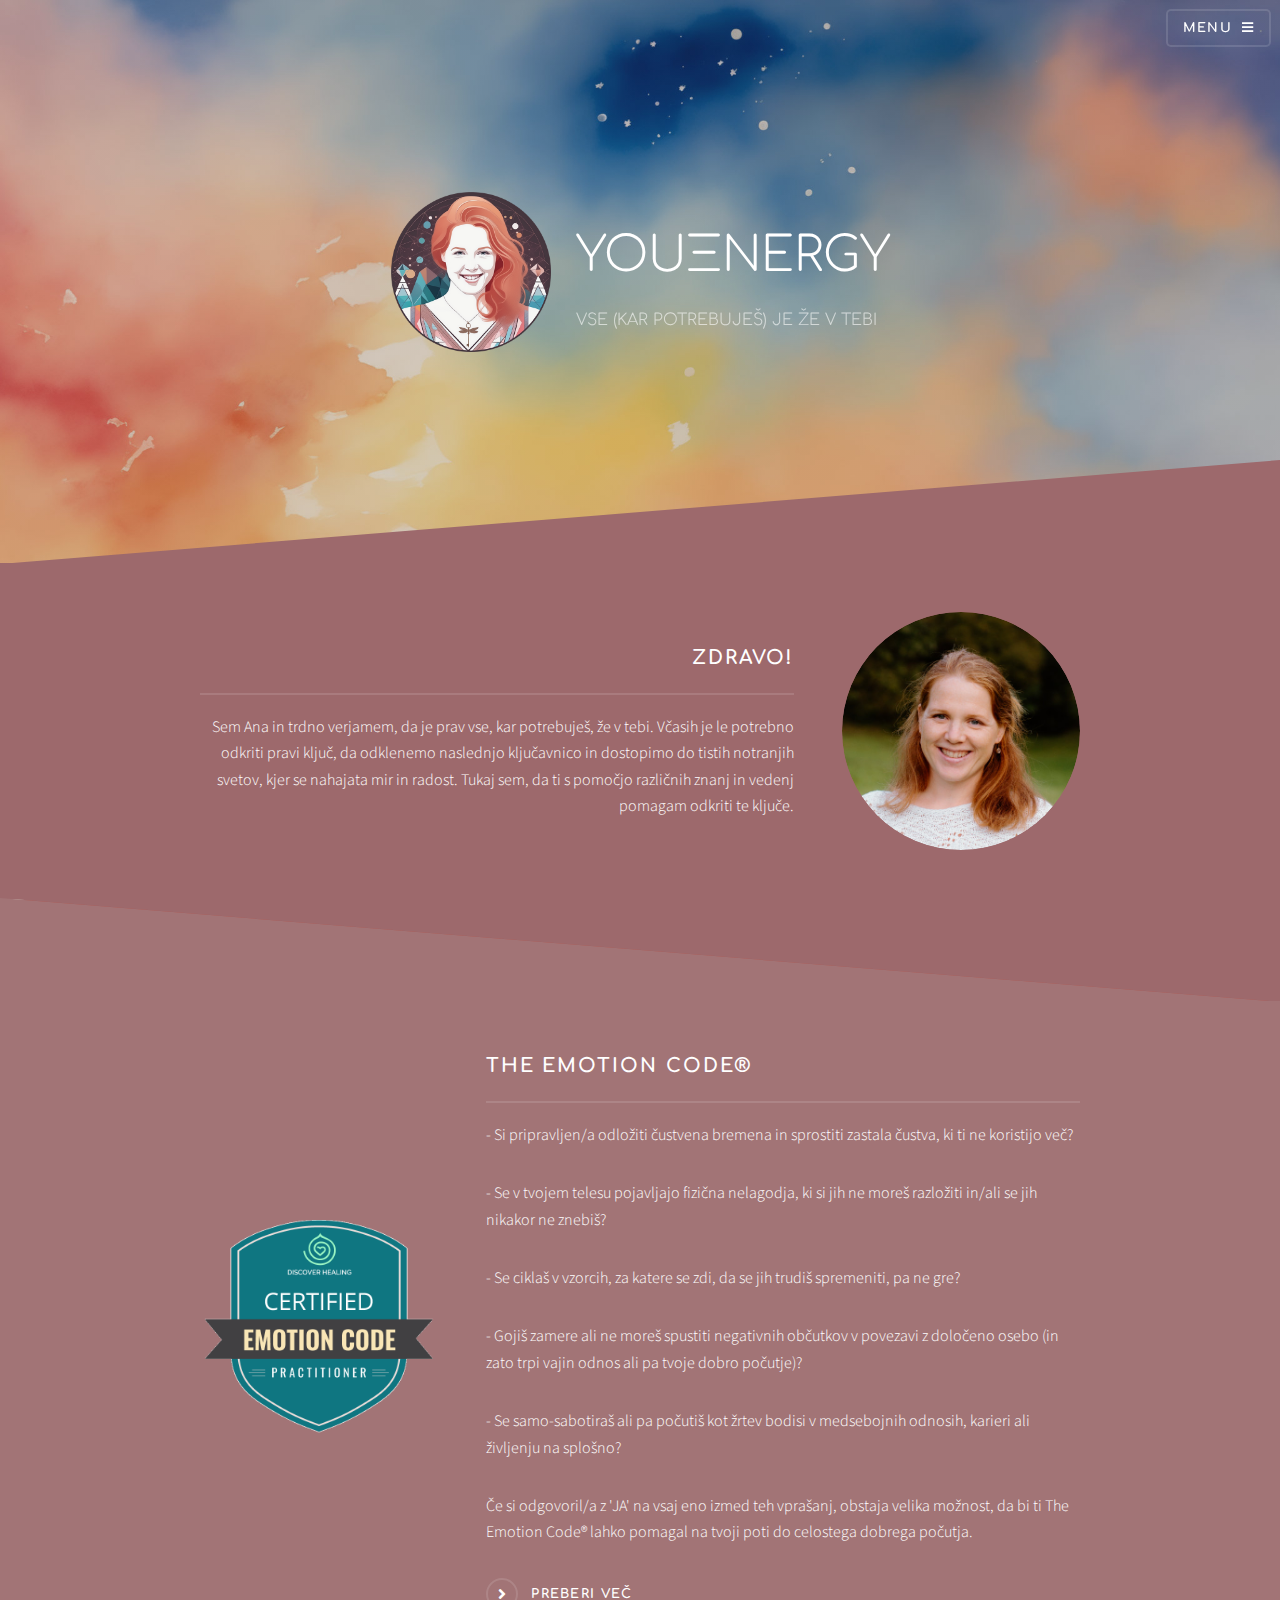
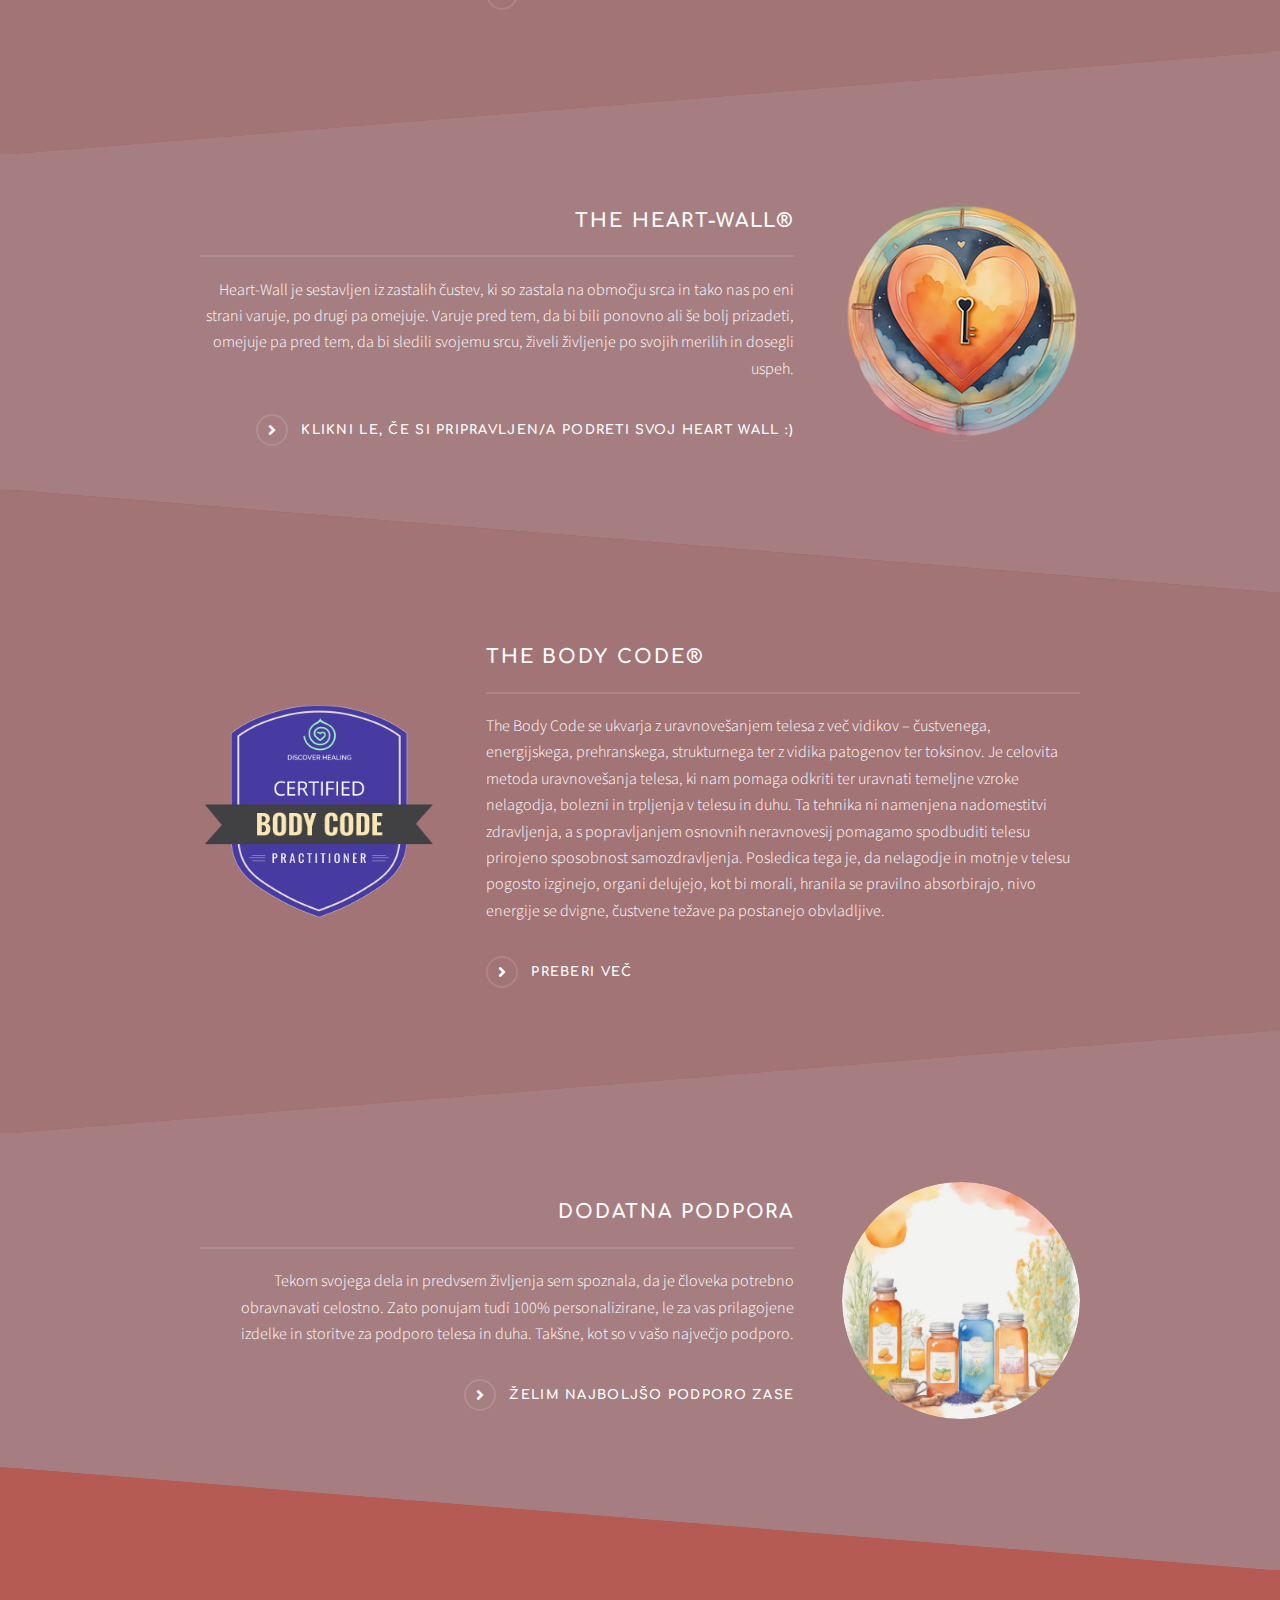
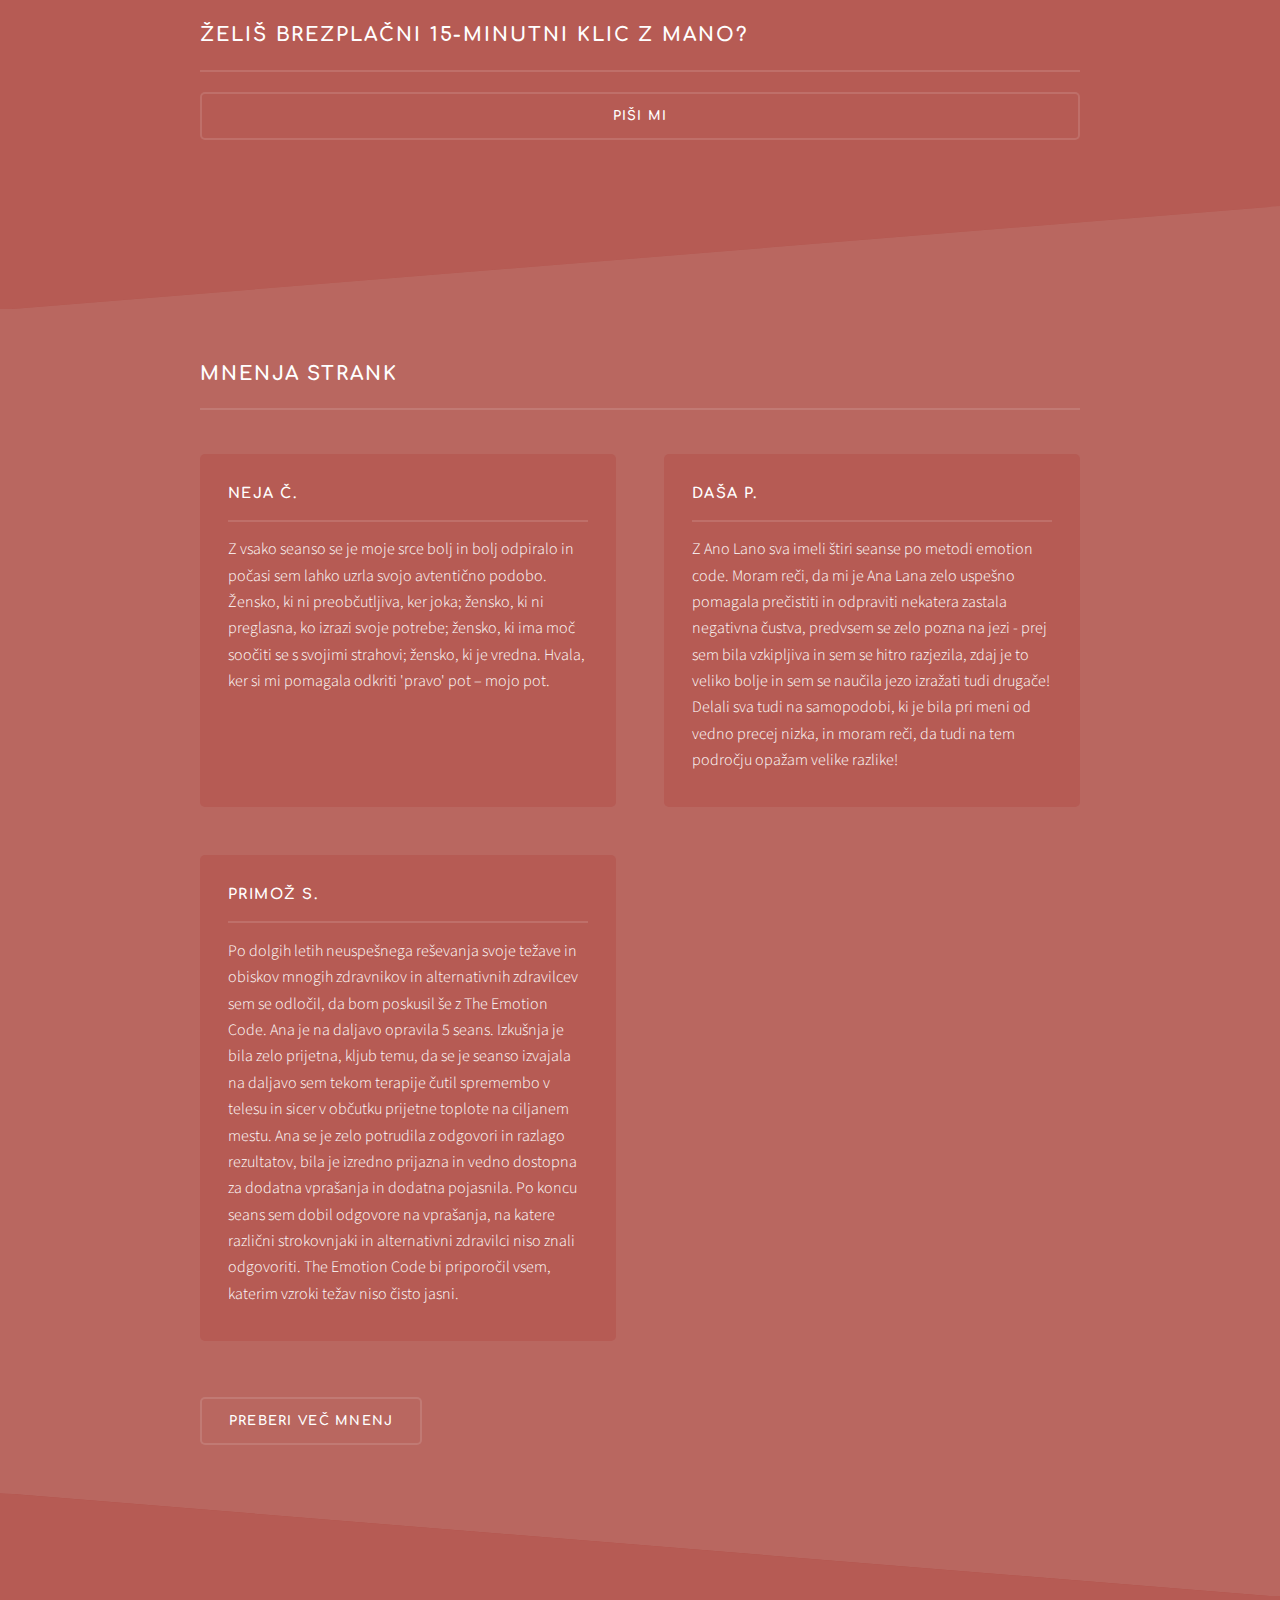
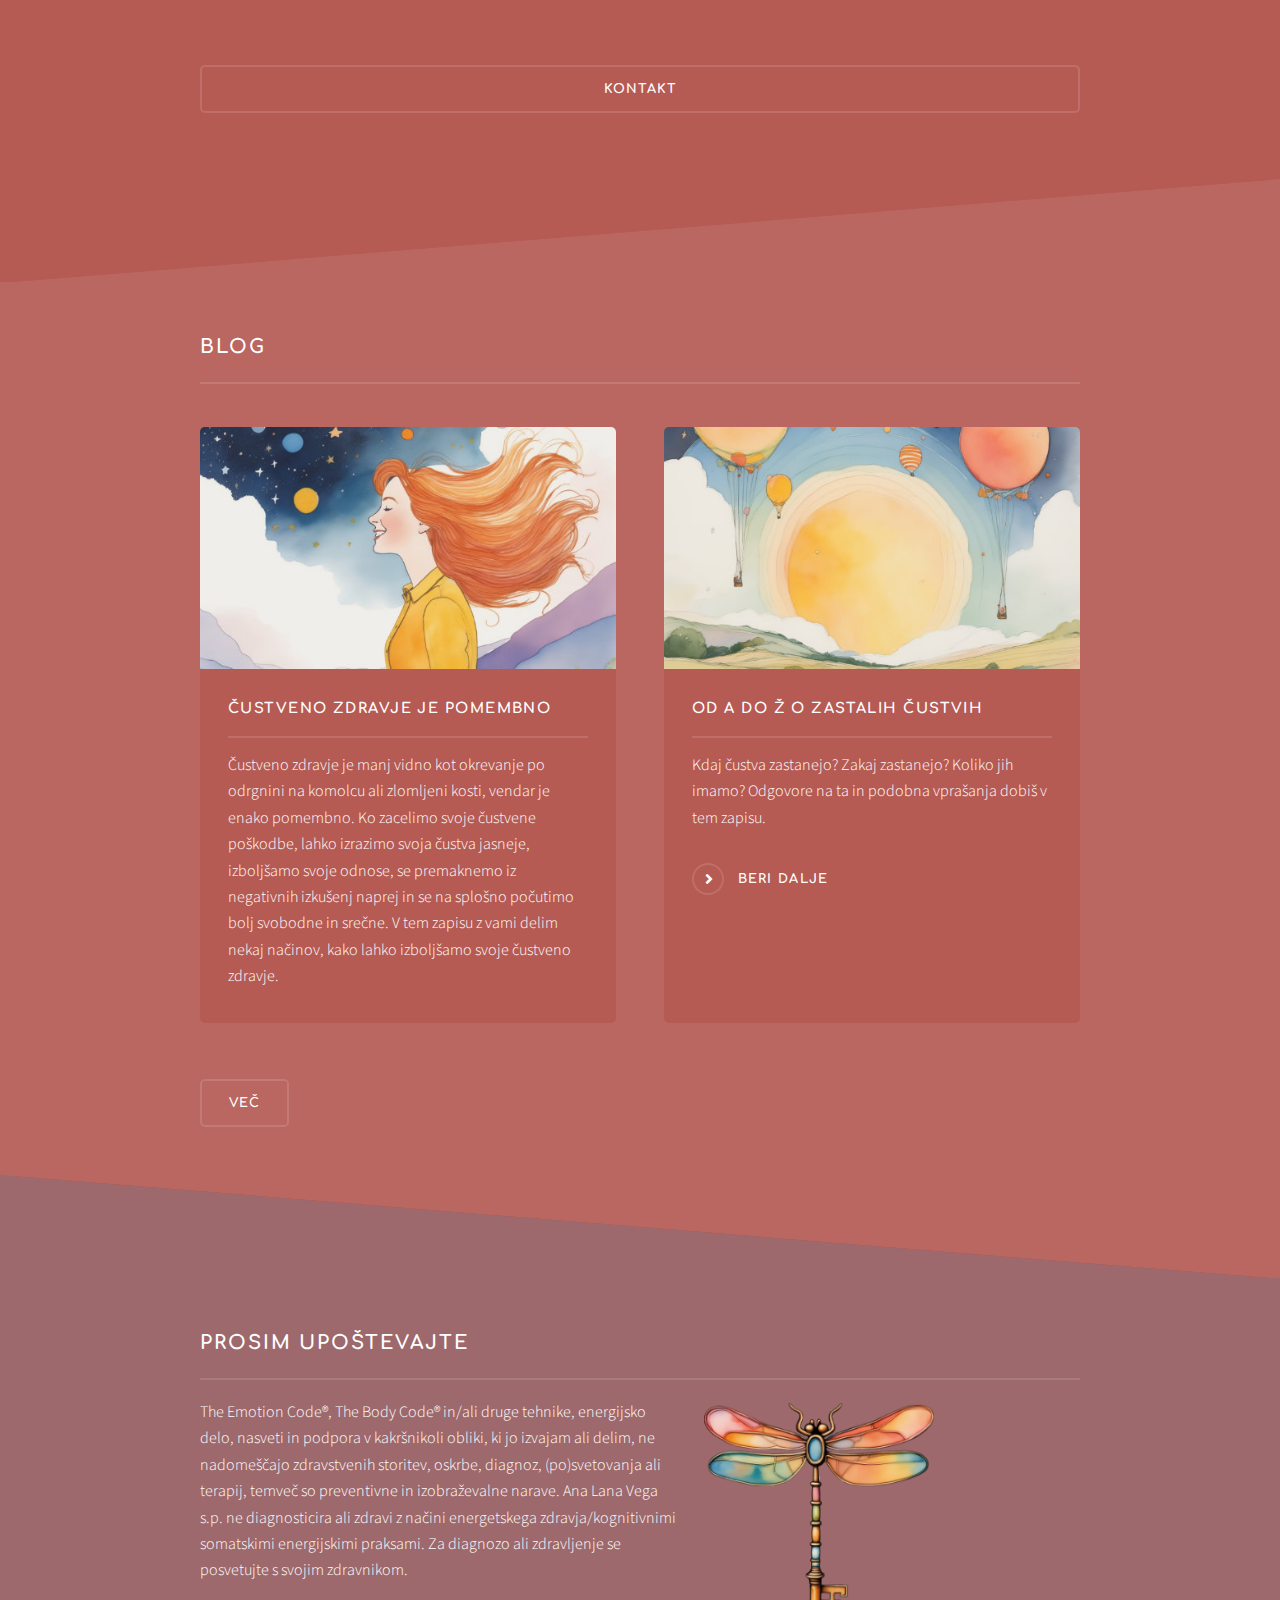
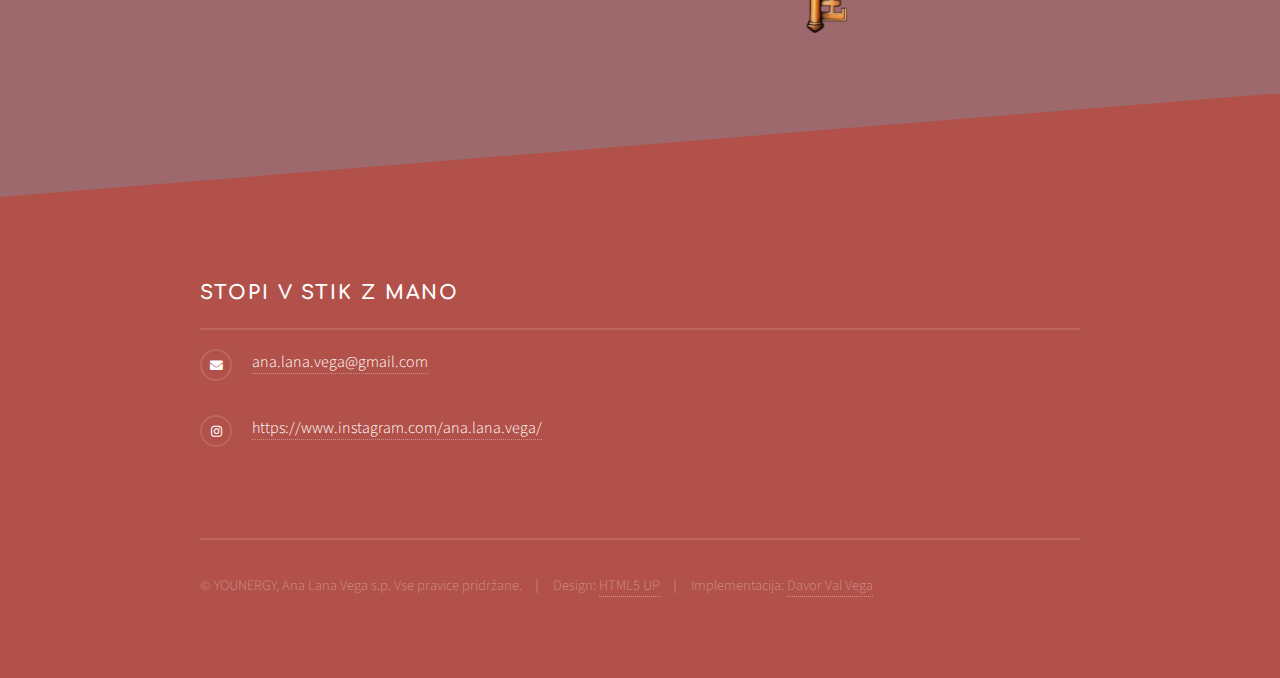
==== commit 97be666c: "footer&bodycode titles" ====
--- a/index.html
+++ b/index.html
@@ -44,6 +44,7 @@
 								<li><a href="body-code.html">Body Code</a></li>
 								<li><a href="dodatna-podpora.html">Dodatna podpora</a></li>
 								<li><a href="blog.html">Blog</a></li>
+								<li><a href="mnenja-strank.html">Mnenja strank</a></li>
 							</ul>
 							<a href="#" class="close">Close</a>
 						</div>
@@ -201,8 +202,8 @@
 								<div class="inner">
 									<div class="content">
 										<h2 class="major">Prosim upoštevajte</h2>
-										<span class="image right" style="max-width: 50%; border-radius: unset;"><img src="images/key.png" style="border-radius: unset; width: 70%;" alt=""></span><p>The Emotion Code®, The Body Code® in/ali druge tehnike, energijsko delo in podpora v kakršnikoli obliki, ki jo izvajam, ni nadomestilo zdravstvene oskrbe ali posvetovanja.</p>
-										<p>Nasveti na strani in tehnike, ki jih izvajam, ne nadomeščajo zdravstvenih storitev, diagnoz, svetovanja ali terapij, temveč so preventivne in izobraževalne narave. Ana Lana Vega s.p. ne diagnosticira ali zdravi z načini energetskega zdravja/kognitivnimi somatskimi energijskimi praksami. Za diagnozo ali zdravljenje se posvetujte s svojim zdravnikom.</p>
+										<span class="image right" style="max-width: 50%; border-radius: unset;"><img src="images/key.png" style="border-radius: unset; width: 70%;" alt=""></span>
+										<p>The Emotion Code®, The Body Code® in/ali druge tehnike, energijsko delo, nasveti in podpora v kakršnikoli obliki, ki jo izvajam ali delim, ne nadomeščajo zdravstvenih storitev, oskrbe, diagnoz, (po)svetovanja ali terapij, temveč so preventivne in izobraževalne narave. Ana Lana Vega s.p. ne diagnosticira ali zdravi z načini energetskega zdravja/kognitivnimi somatskimi energijskimi praksami. Za diagnozo ali zdravljenje se posvetujte s svojim zdravnikom.</p>
 									</div>
 								</div>
 							</section>
--- a/assets/css/main.css
+++ b/assets/css/main.css
@@ -2512,6 +2512,9 @@
 .rowX {
   box-sizing: border-box;
   padding-bottom: 100px;
+  display: inline-flex;
+  flex-wrap: wrap;
+  justify-content: space-between;
 }
 
 /* Create three equal columns that floats next to each other */
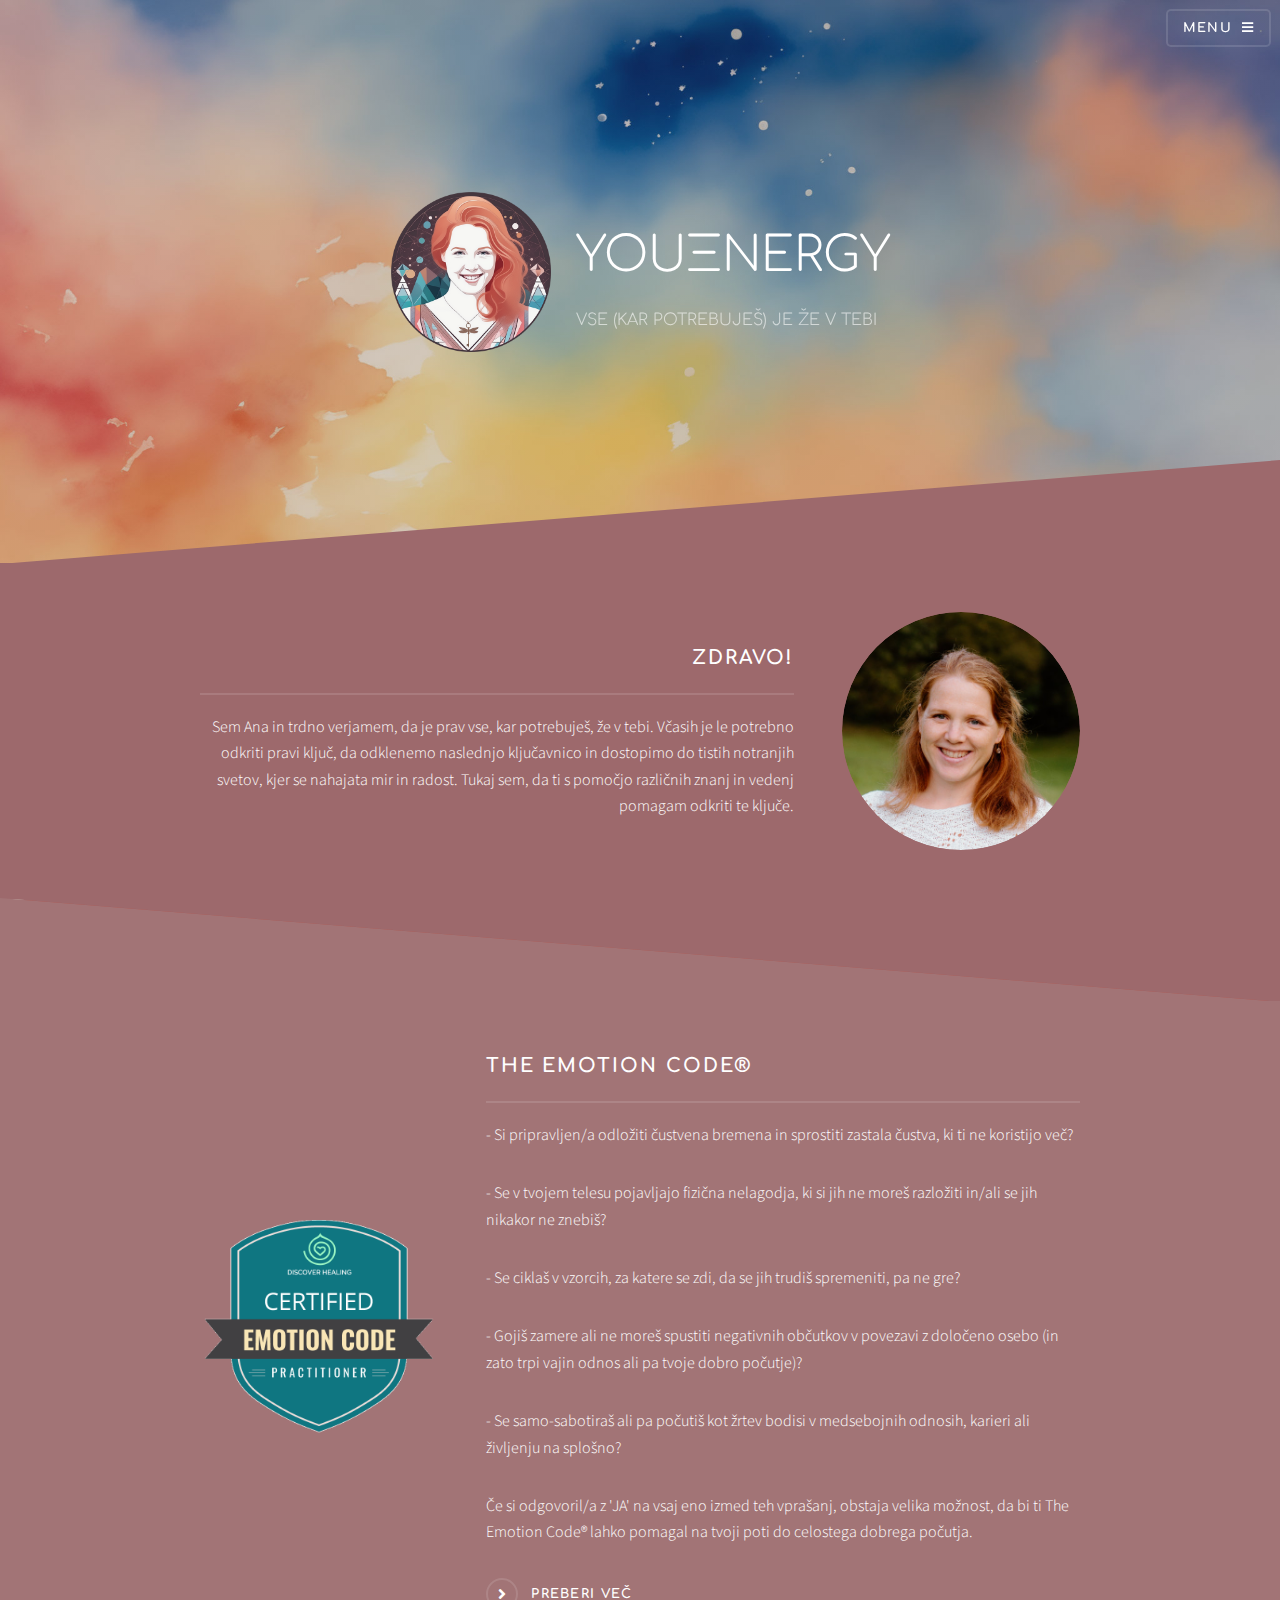
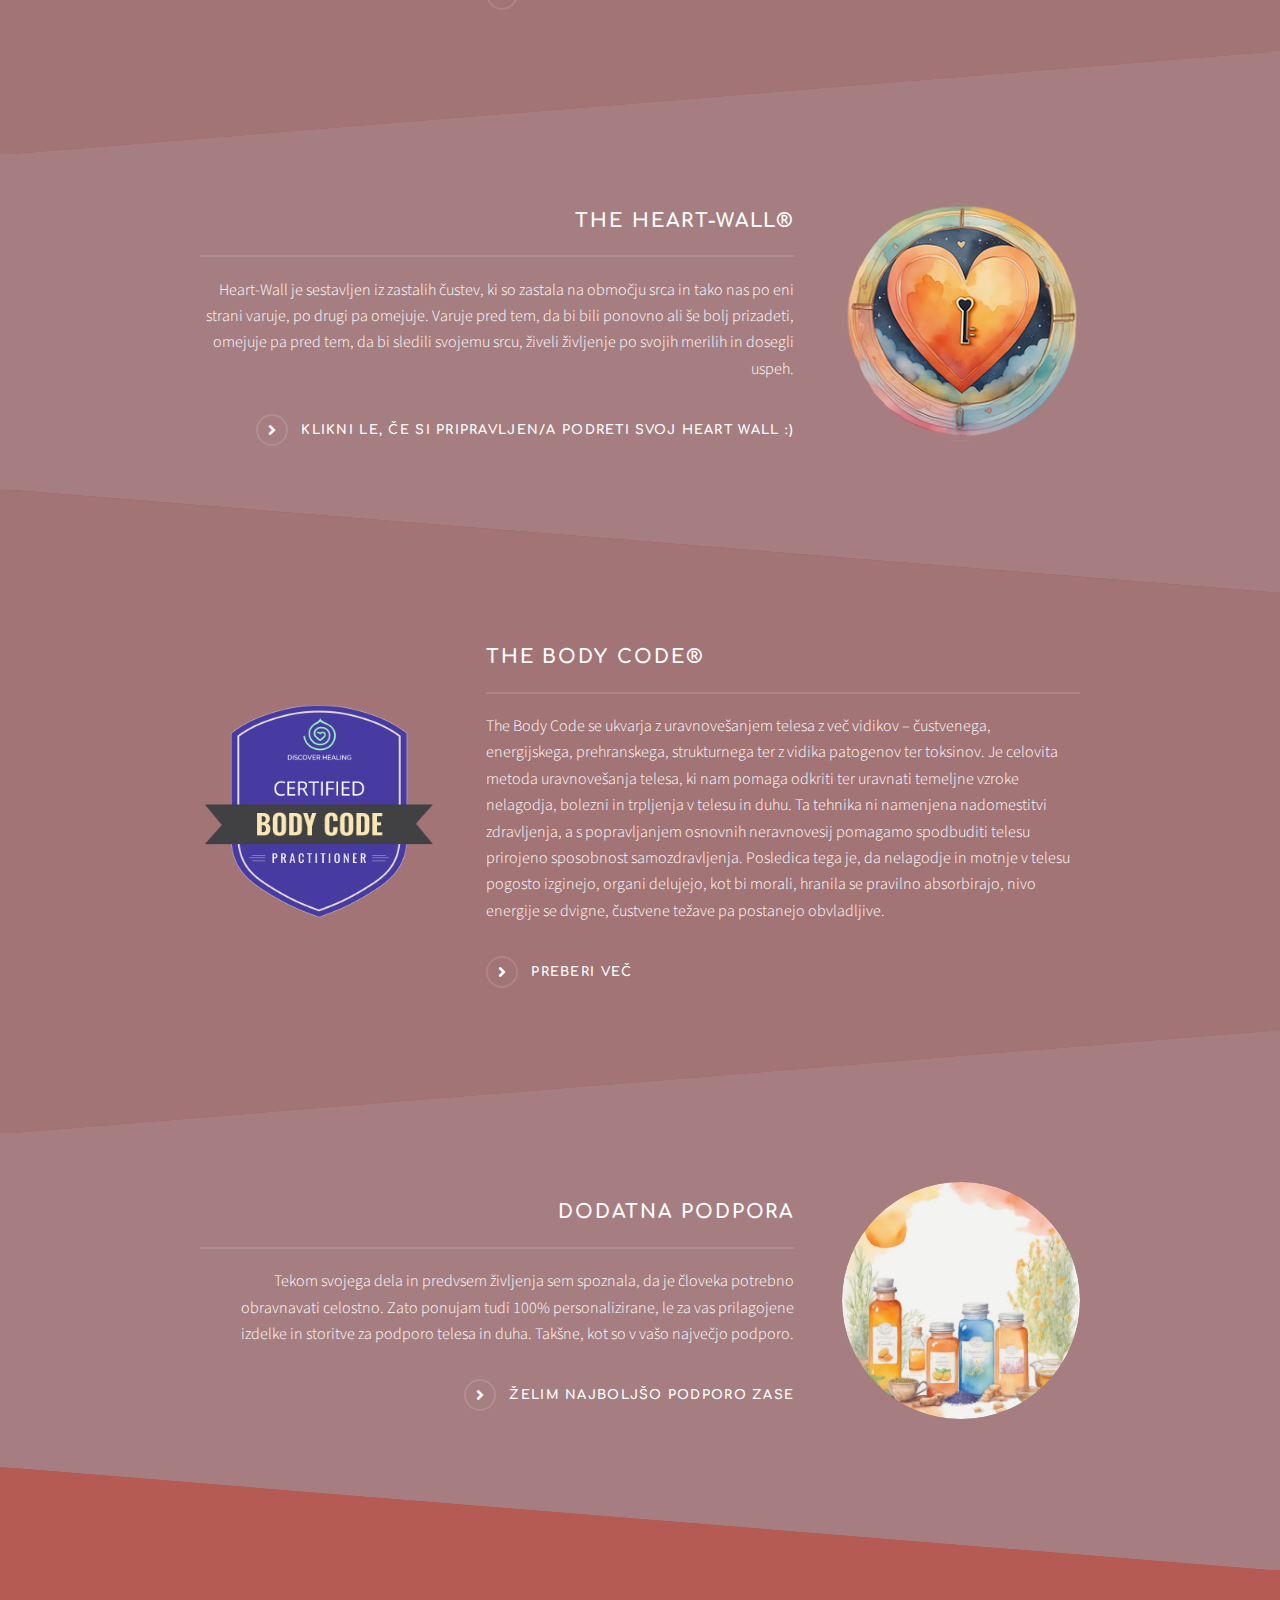
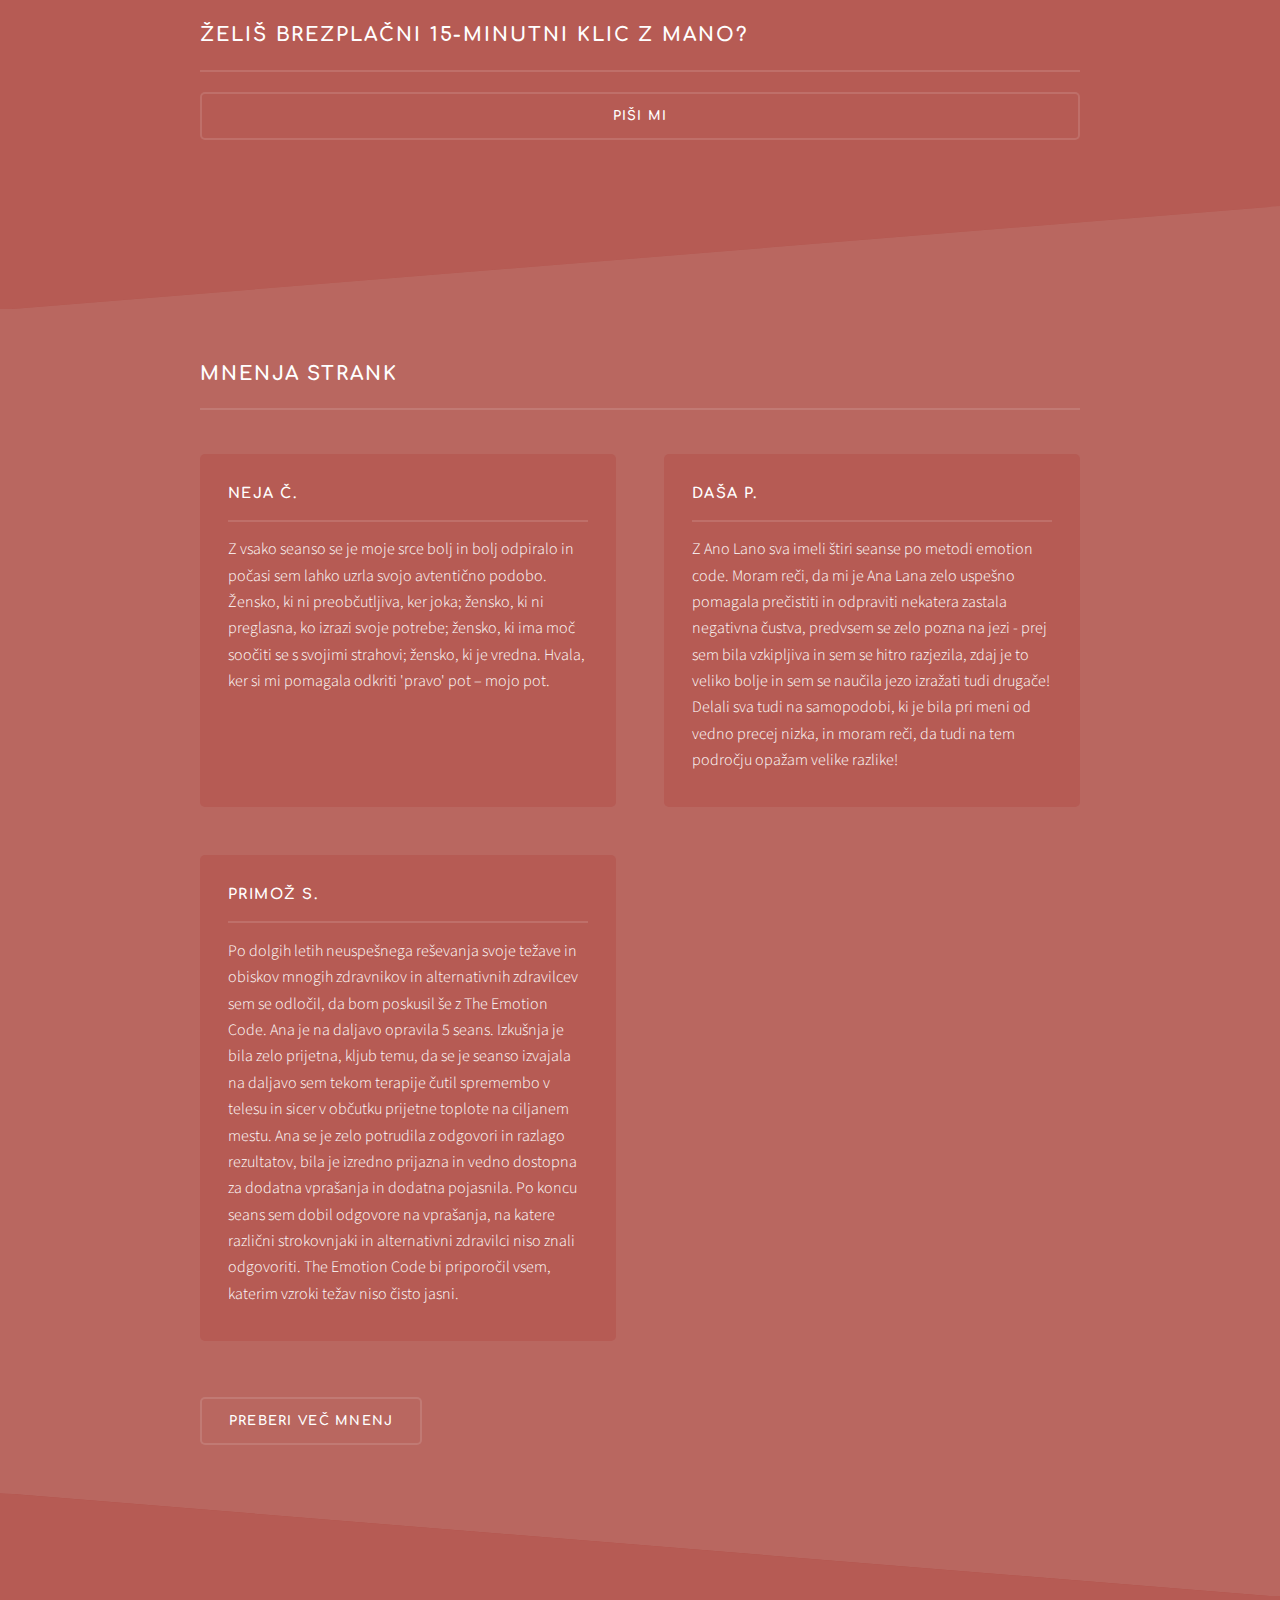
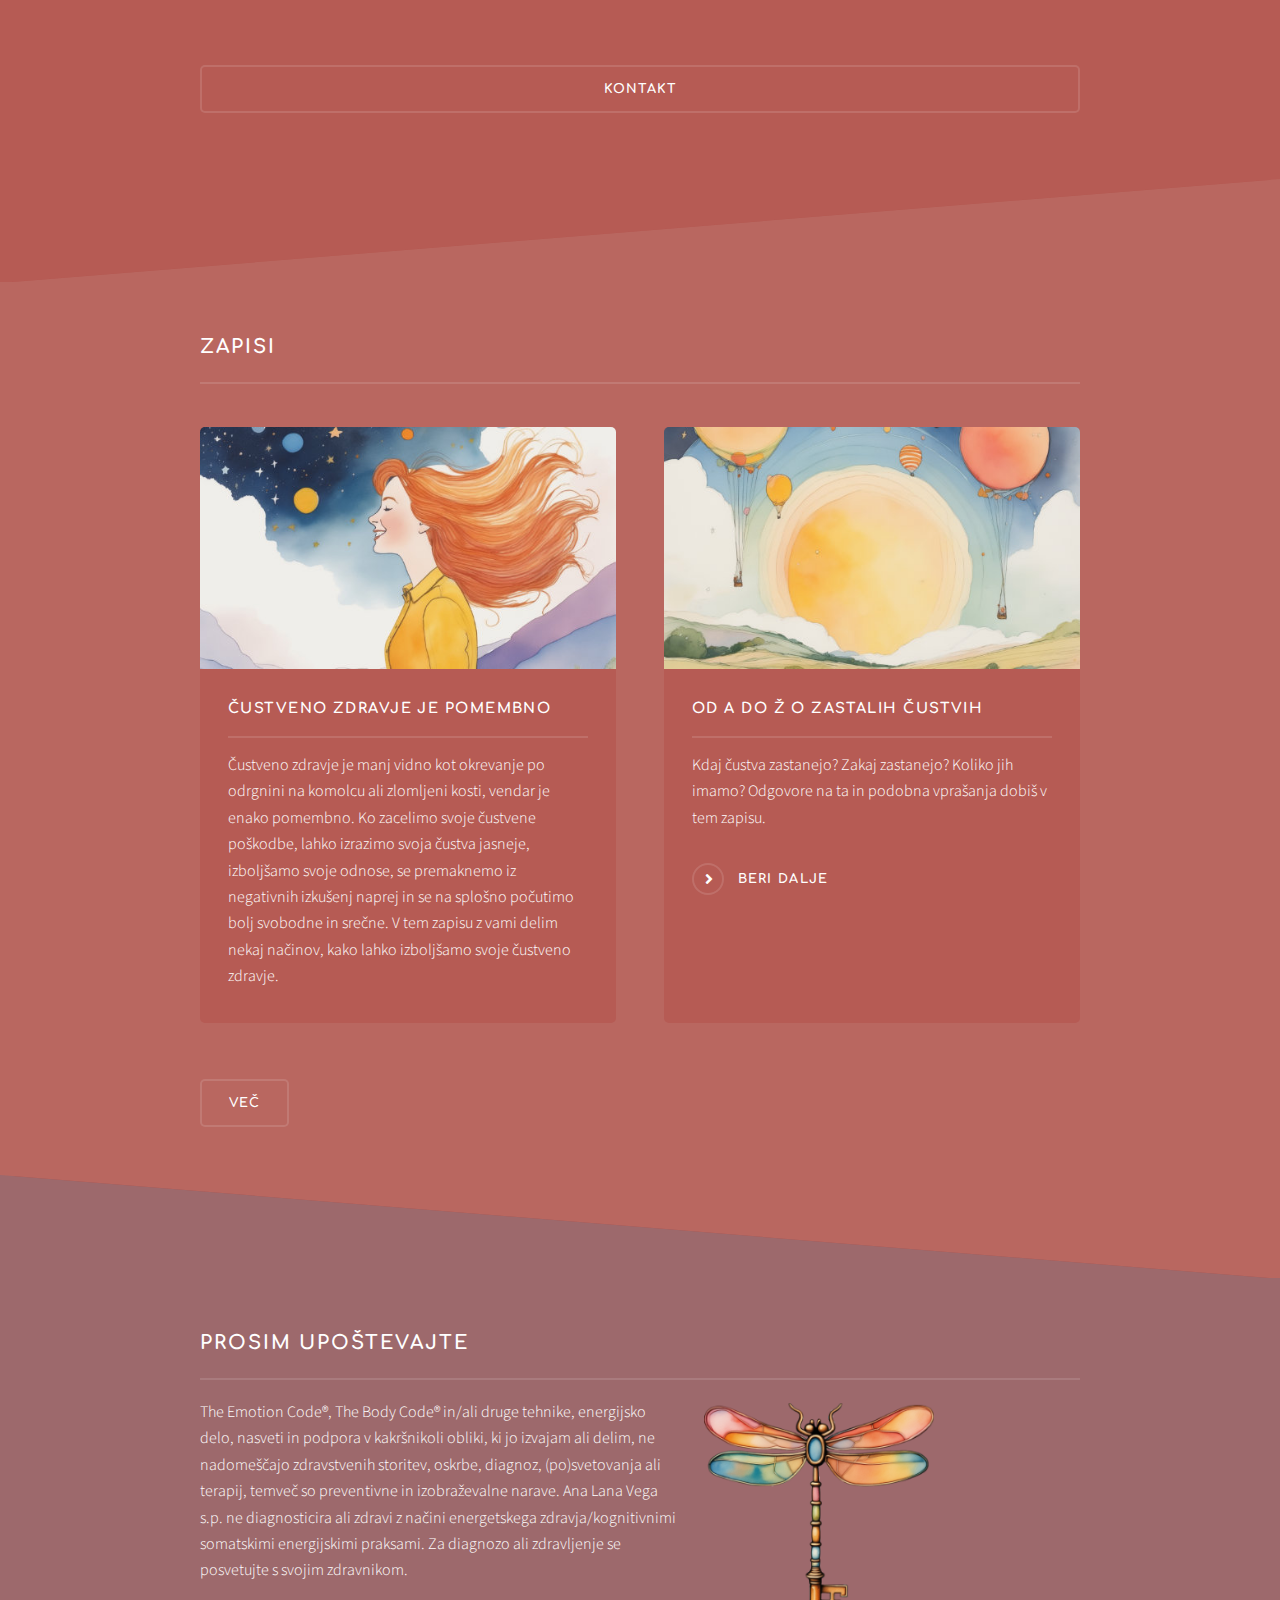
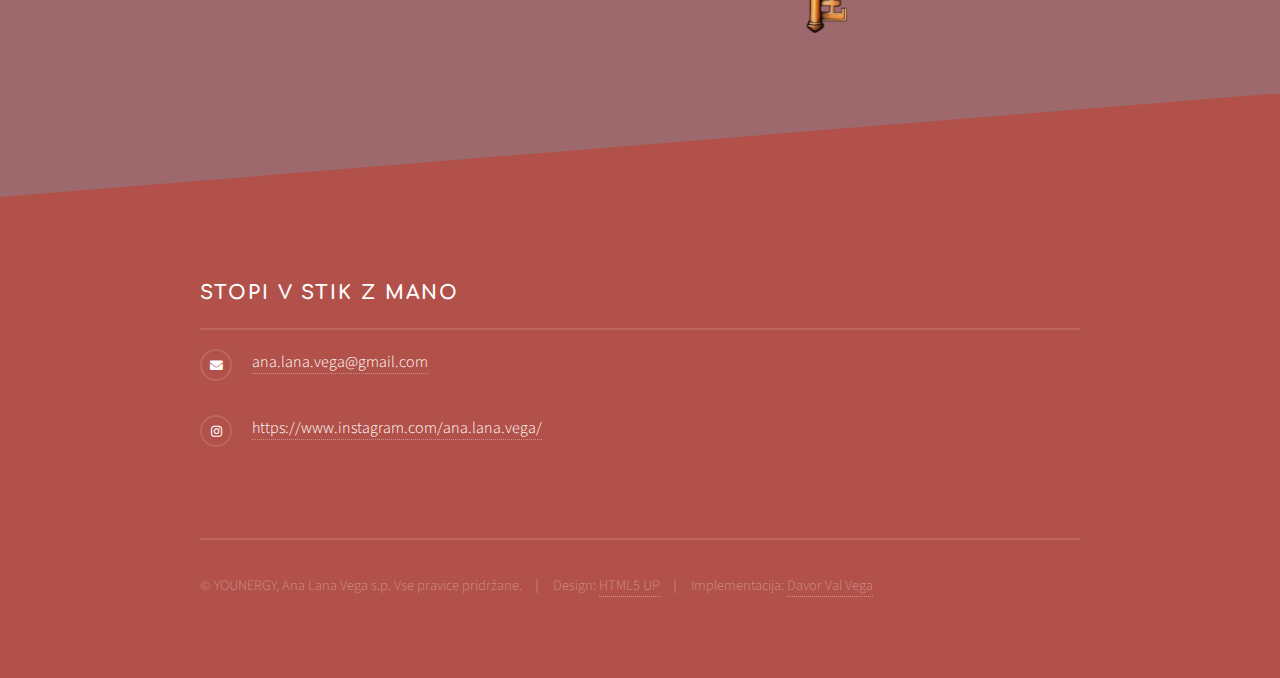
==== commit 505fba93: "blog v zapisi" ====
--- a/index.html
+++ b/index.html
@@ -43,7 +43,7 @@
 								<li><a href="heart-wall.html">Heart-Wall</a></li>
 								<li><a href="body-code.html">Body Code</a></li>
 								<li><a href="dodatna-podpora.html">Dodatna podpora</a></li>
-								<li><a href="blog.html">Blog</a></li>
+								<li><a href="blog.html">Zapisi</a></li>
 								<li><a href="mnenja-strank.html">Mnenja strank</a></li>
 							</ul>
 							<a href="#" class="close">Close</a>
@@ -177,7 +177,7 @@
 						<!-- Four -->
 							<section id="four" class="wrapper style3">
 								<div class="inner">
-									<h2 class="major">BLOG</h2>
+									<h2 class="major">ZAPISI</h2>
 									<section class="features">
 										<article class="softArticle">
 											<div class="image noSelect"><img src="images/blog/mental-health-head.jpg" alt="" /></div>
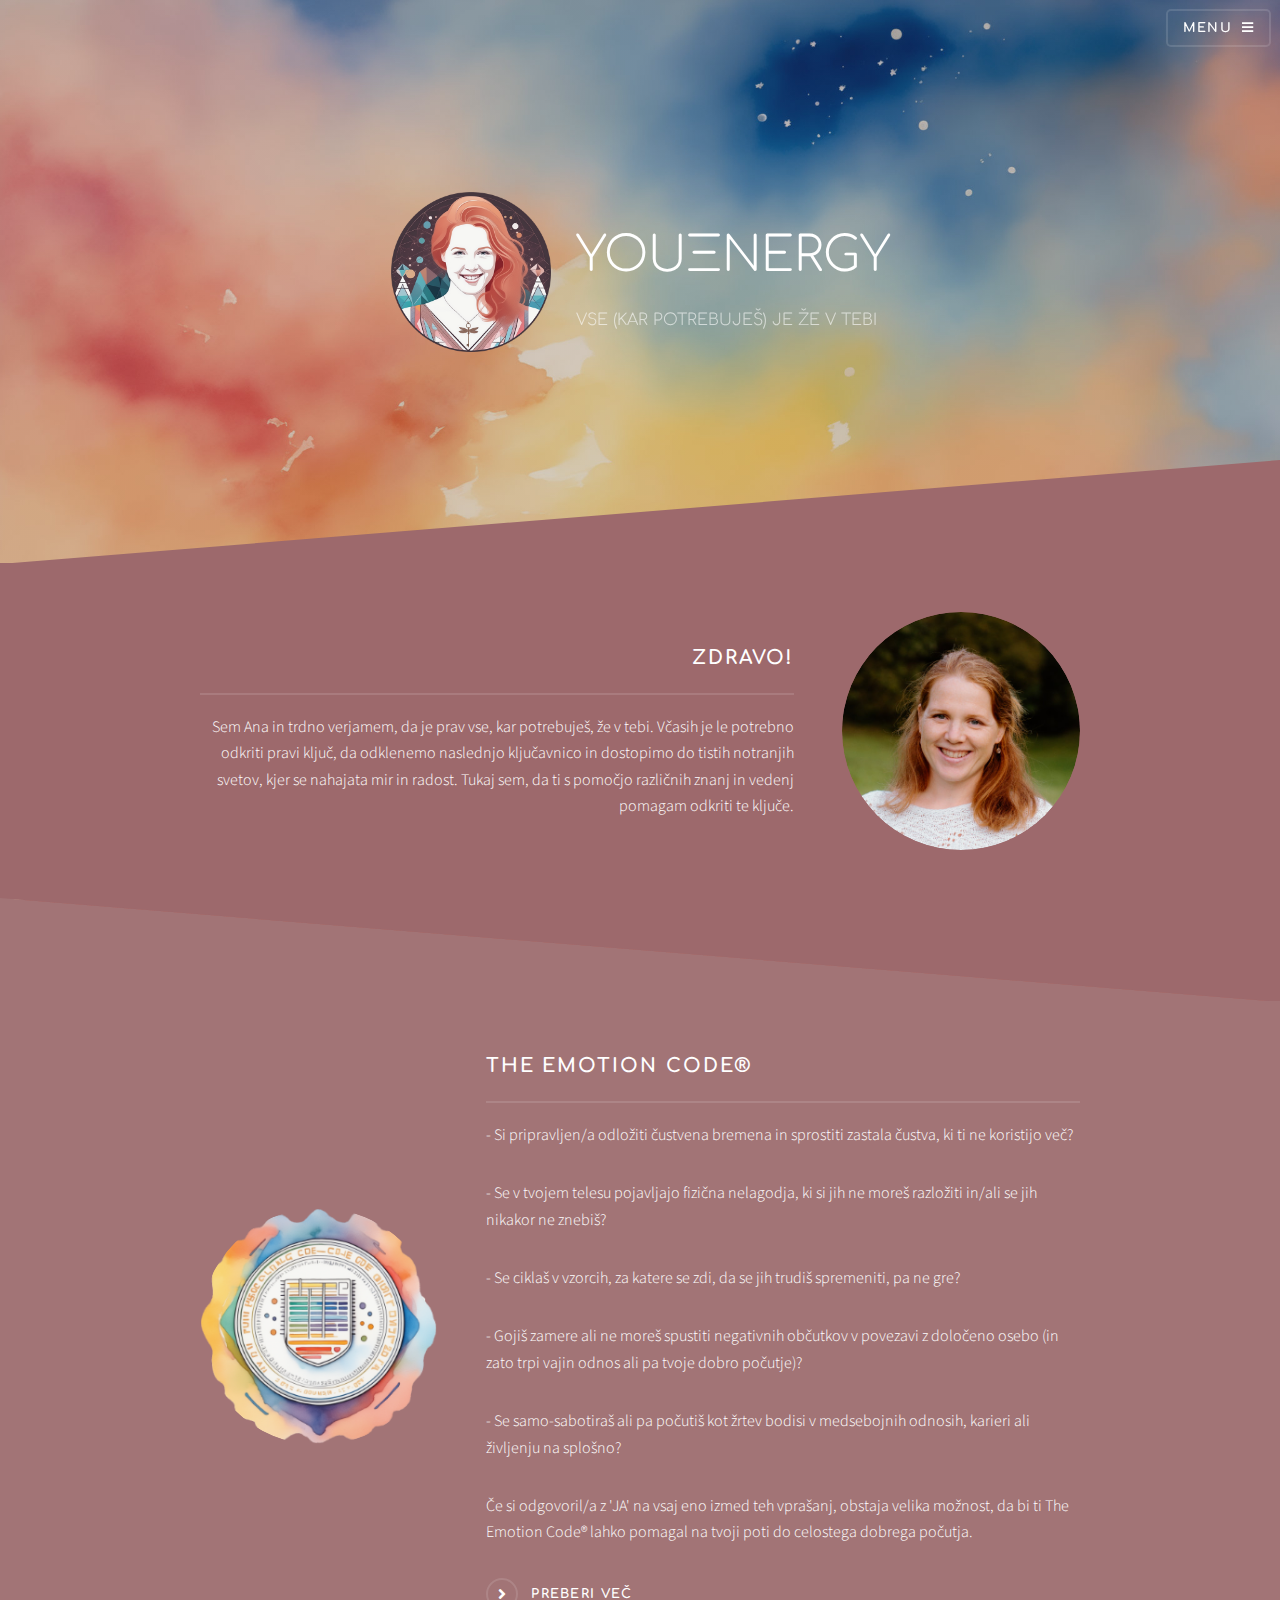
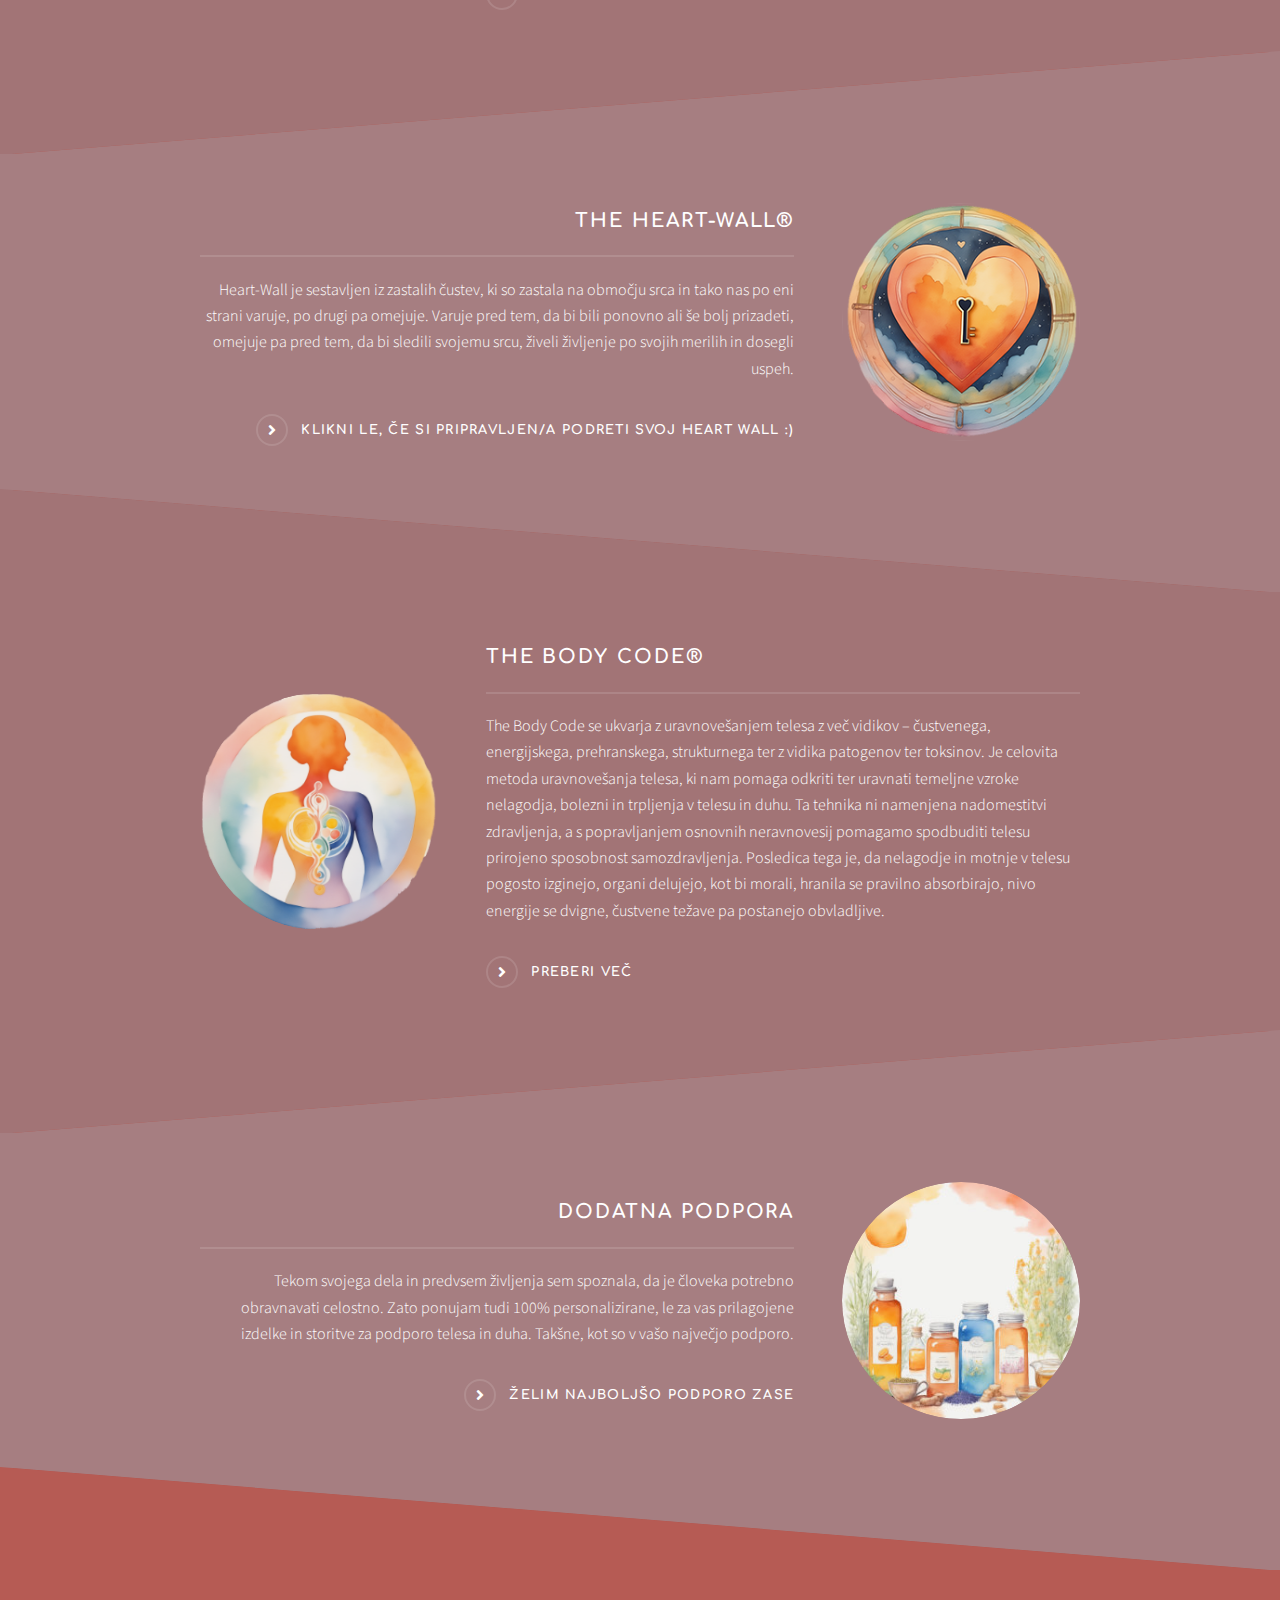
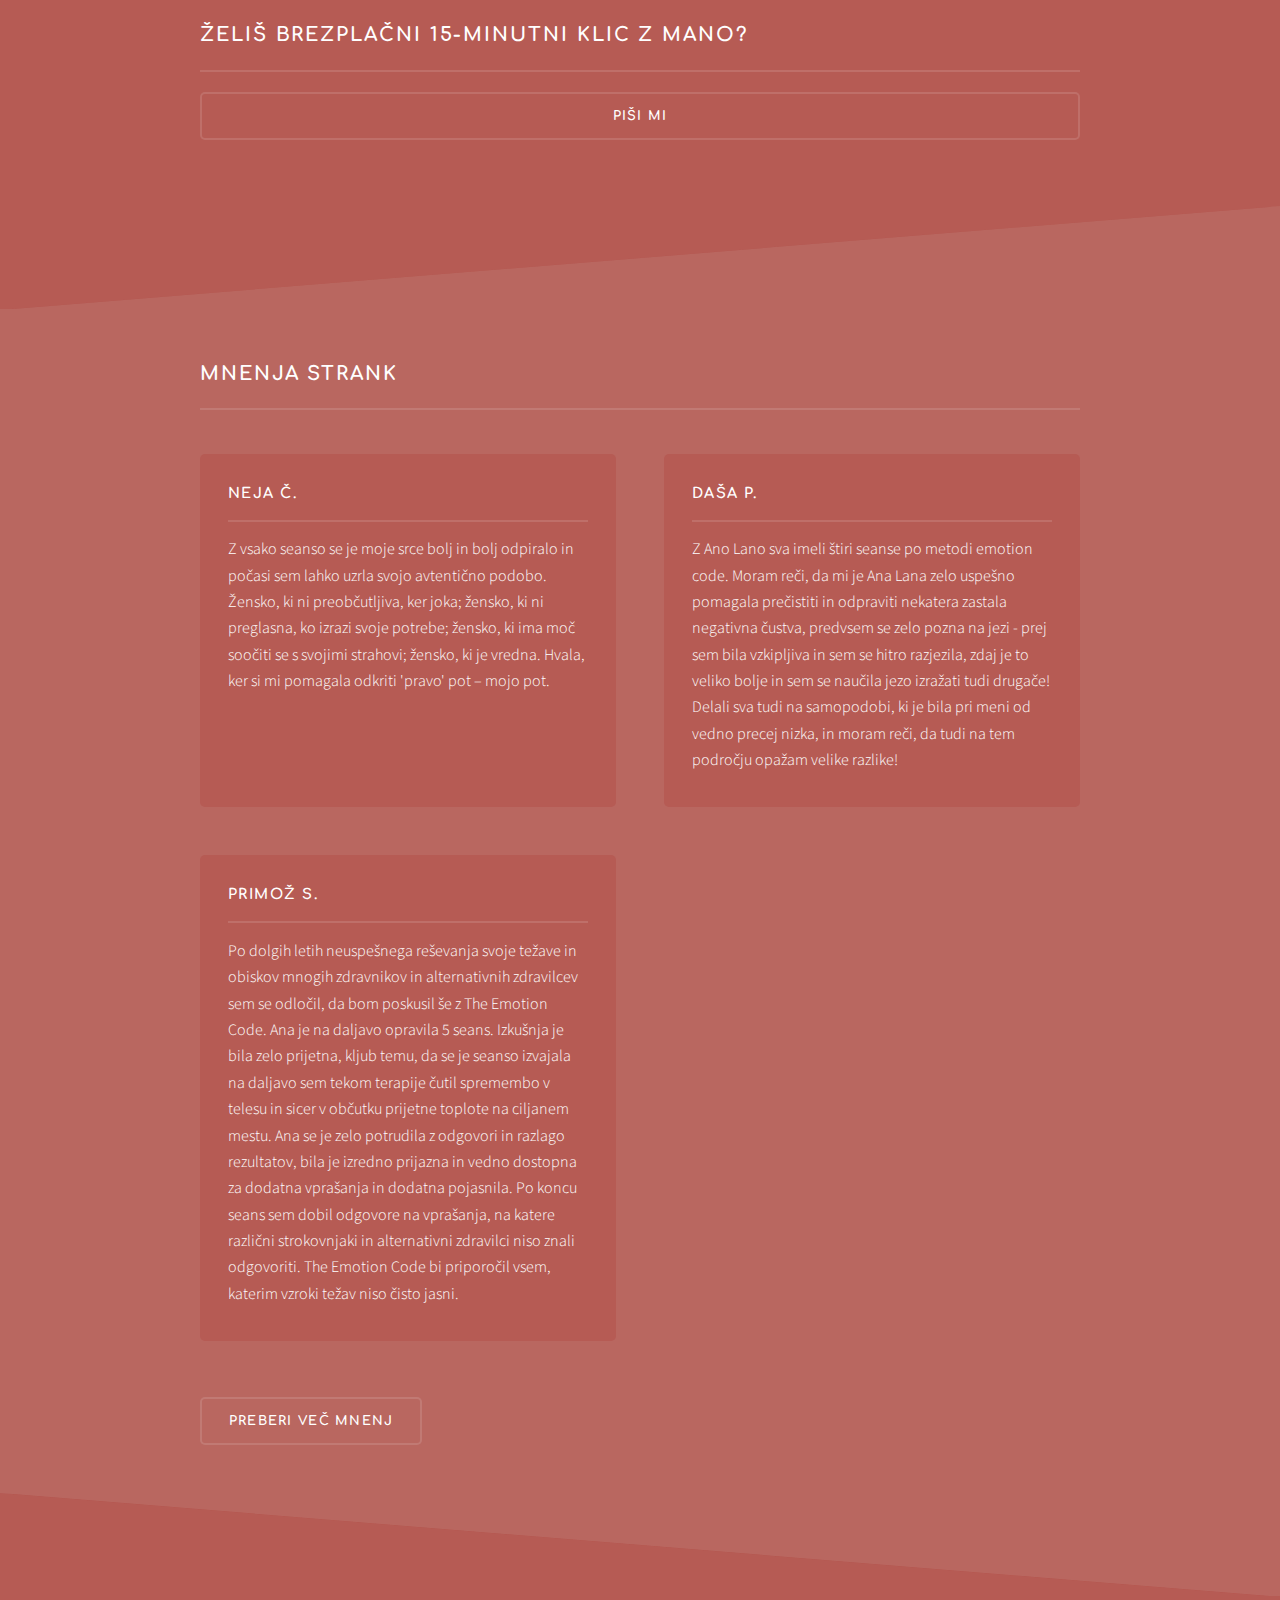
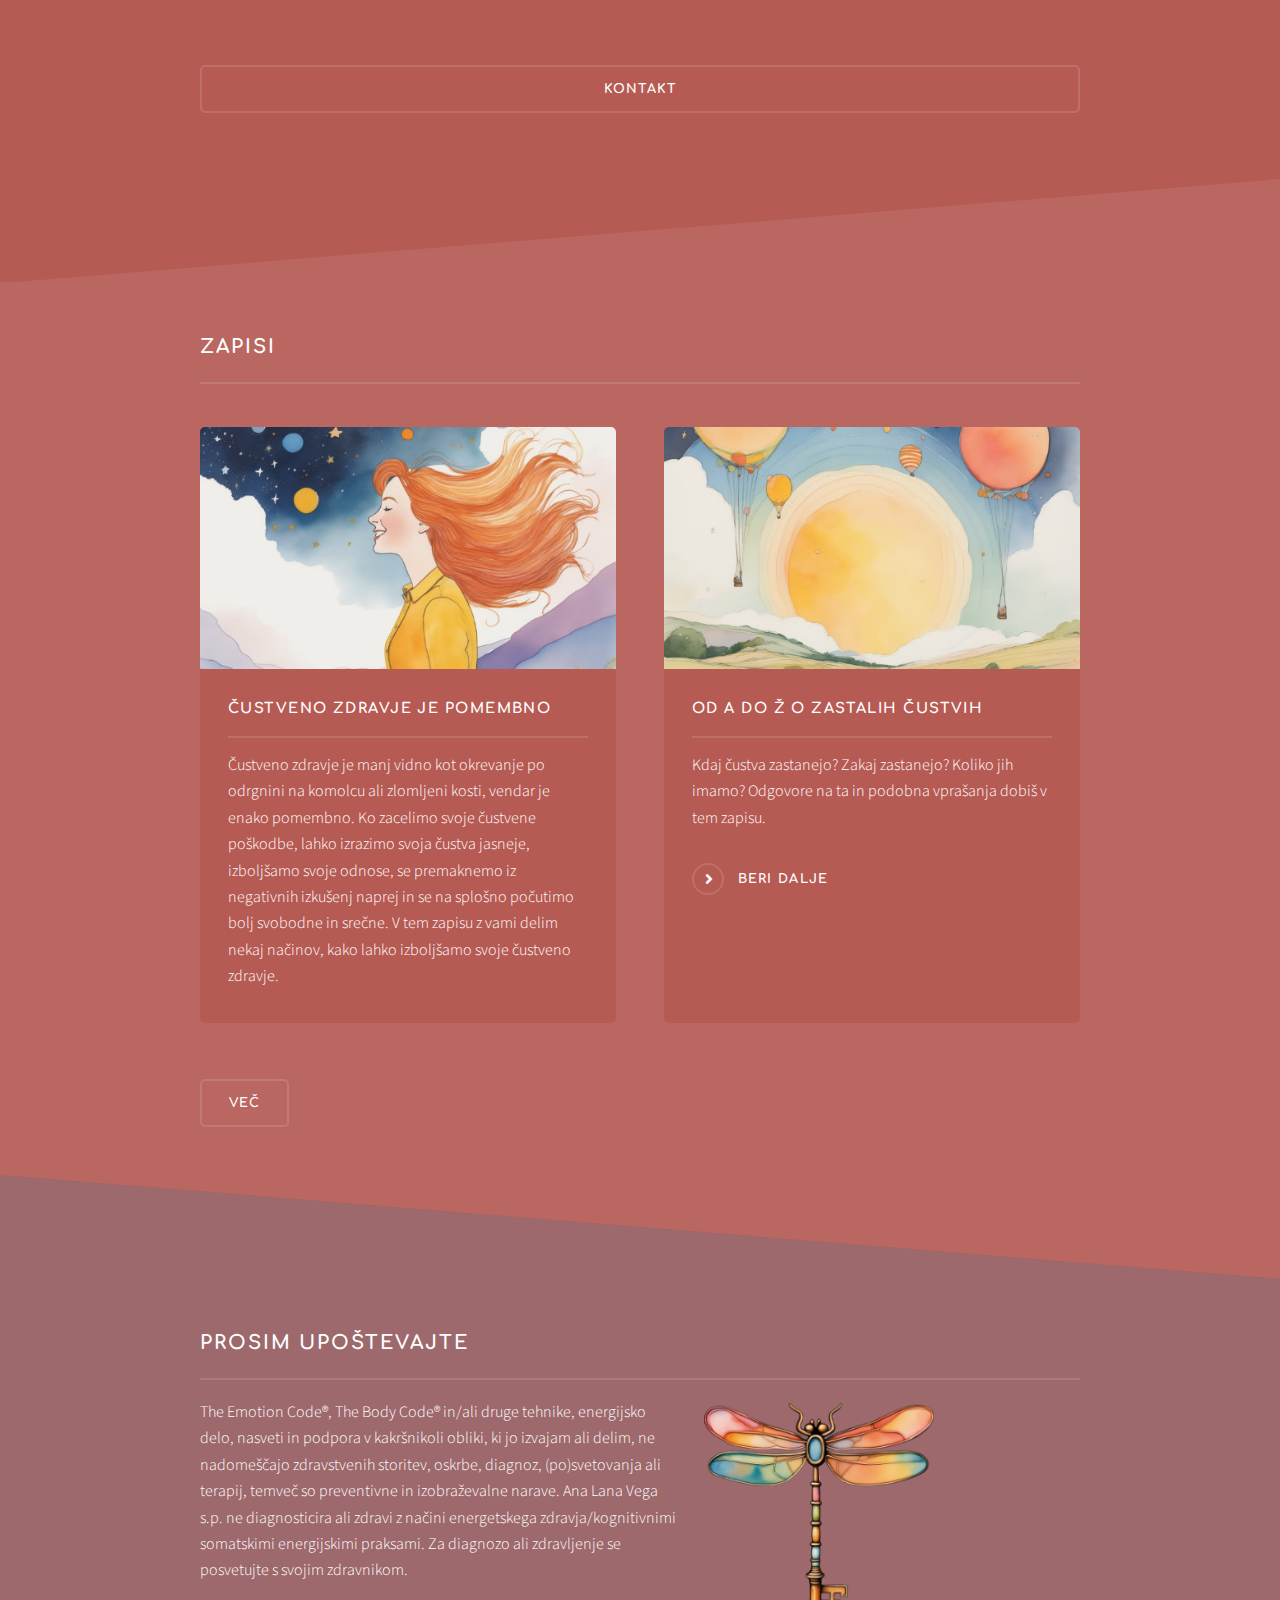
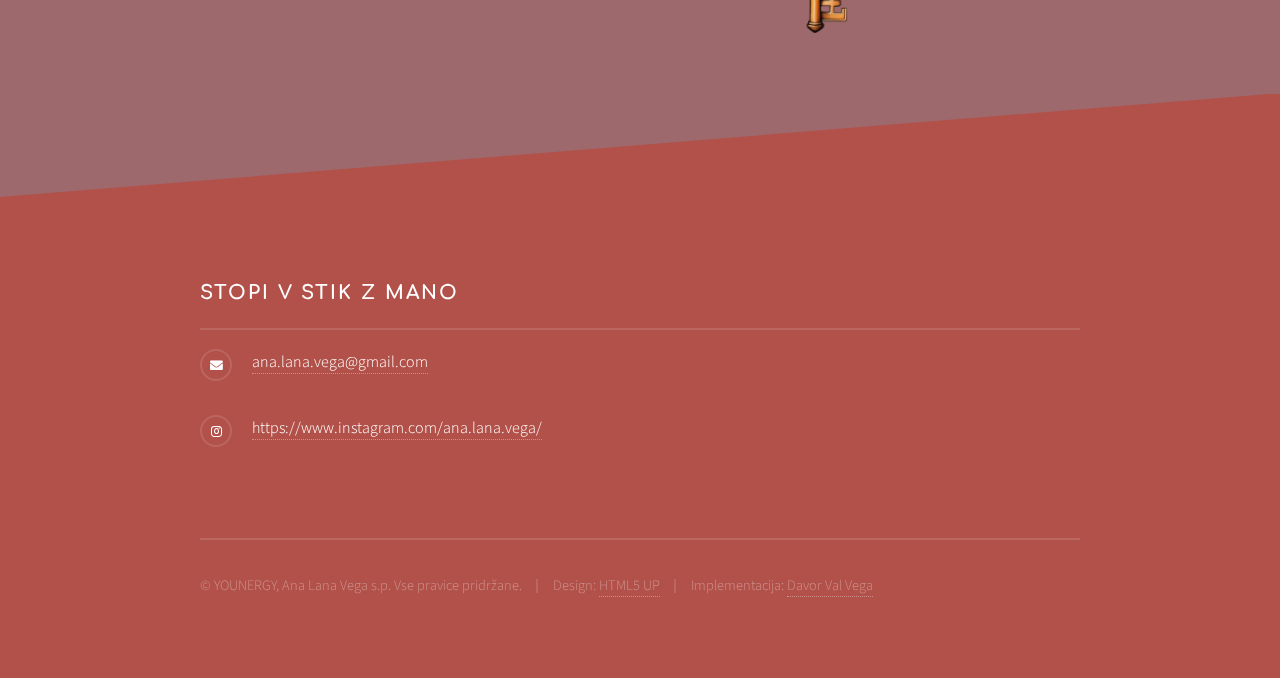
==== commit 26b2eed6: "safari and chrome should look the same, new imgs" ====
--- a/index.html
+++ b/index.html
@@ -14,7 +14,22 @@
 		<link rel="stylesheet" href="assets/css/cookieconsent.css" />
 		<noscript><link rel="stylesheet" href="assets/css/noscript.css" /></noscript>
 	</head>
+	
+	<!-- Google tag (gtag.js) -->
+	<script async src="https://www.googletagmanager.com/gtag/js?id=G-9BHQQSWB5S"></script>
+	<script>
+	window.dataLayer = window.dataLayer || [];
+	function gtag(){dataLayer.push(arguments);}
+	gtag('js', new Date());
+
+	gtag('config', 'G-9BHQQSWB5S');
+	</script>
 	<body class="is-preload">
+		<div class="section2">
+		<div class="bgg-wrap">
+			<div class="bgg"></div>
+		</div>
+	
 
 		<!-- Page Wrapper -->
 			<div id="page-wrapper">
@@ -223,7 +238,7 @@
 					</section>
 
 			</div>
-
+		</div>
 		<!-- Scripts -->
 			<script src="assets/js/jquery.min.js"></script>
 			<script src="assets/js/jquery.scrollex.min.js"></script>
--- a/assets/css/main.css
+++ b/assets/css/main.css
@@ -90,7 +90,6 @@
 
 body {
   background-color: #B25149;
-  background-image: linear-gradient(to top, rgba(178, 81, 73, 0.8), rgba(178, 81, 73, 0.8)), url("../../images/bg.jpg");
   background-size: auto, cover;
   background-attachment: fixed, fixed;
   background-position: center, center;
@@ -2475,14 +2474,14 @@
   body {
     background-position: 20% 0 !important;
   }
+  .bgg {
+    background-position: 20% 0 !important;
+    background-position-y: 0px !important;
+    background-position-x: 20% !important;
+  }
 }
 #banner, #footer {
   background-color: transparent !important;
-}
-
-body {
-  background-image: linear-gradient(to top, rgba(46, 49, 65, 0.2), rgba(46, 49, 65, 0.2)), url(../../images/bg-top3.jpg) !important;
-  background-size: cover !important;
 }
 
 .topLogoTxt {
@@ -2556,6 +2555,34 @@
   letter-spacing: normal !important;
   padding-left: 25px !important;
   margin: unset;
+}
+
+.bgg-wrap {
+  position: absolute;
+  top: 0;
+  left: 0;
+  width: 100%;
+  height: 100%;
+}
+
+.bgg {
+  position: fixed;
+  display: block;
+  top: 0;
+  left: 0;
+  width: 100%;
+  height: 100%;
+  background-size: cover;
+  transform: translateZ(0);
+  z-index: -1;
+  will-change: transform;
+  background-image: linear-gradient(to top, rgba(46, 49, 65, 0.2), rgba(46, 49, 65, 0.2)), url("../../images/bg-top3.jpg");
+}
+
+.section2 {
+  position: relative;
+  width: 100%;
+  height: 100%;
 }
 
 /* Header */
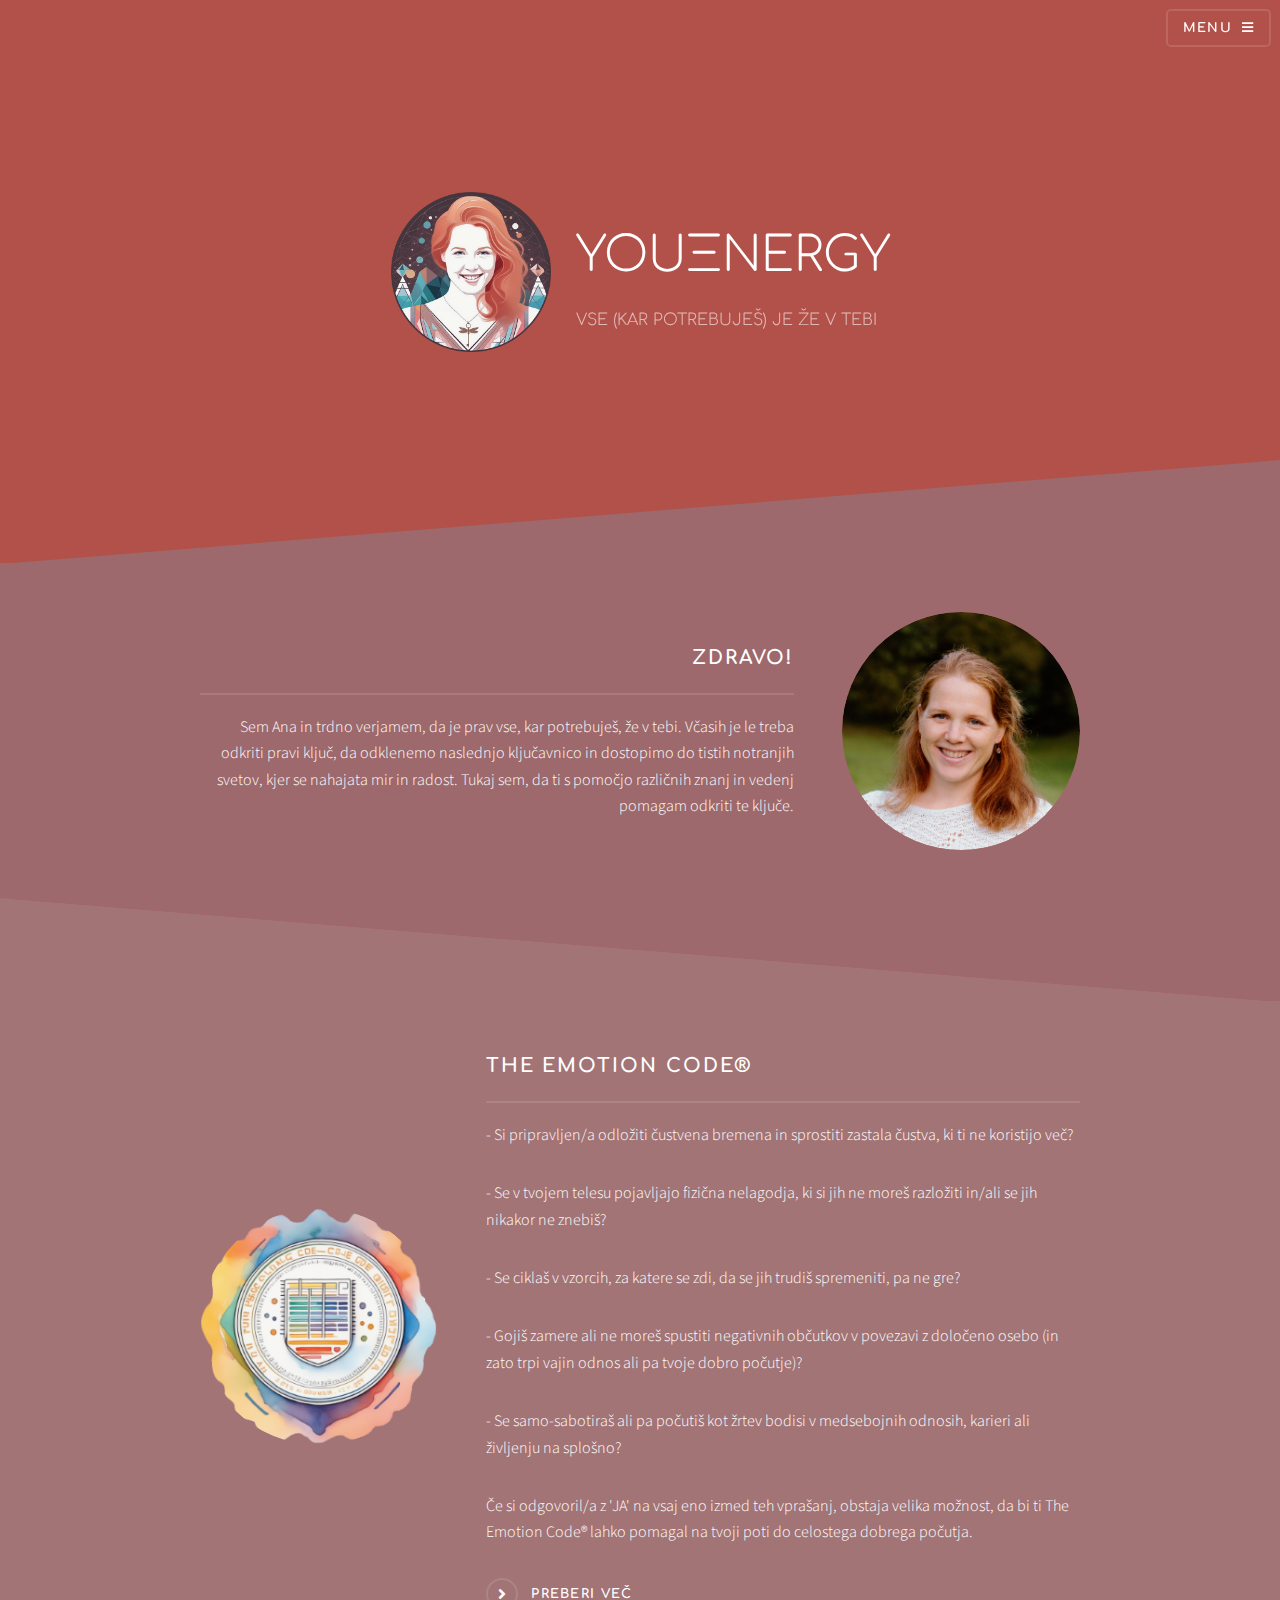
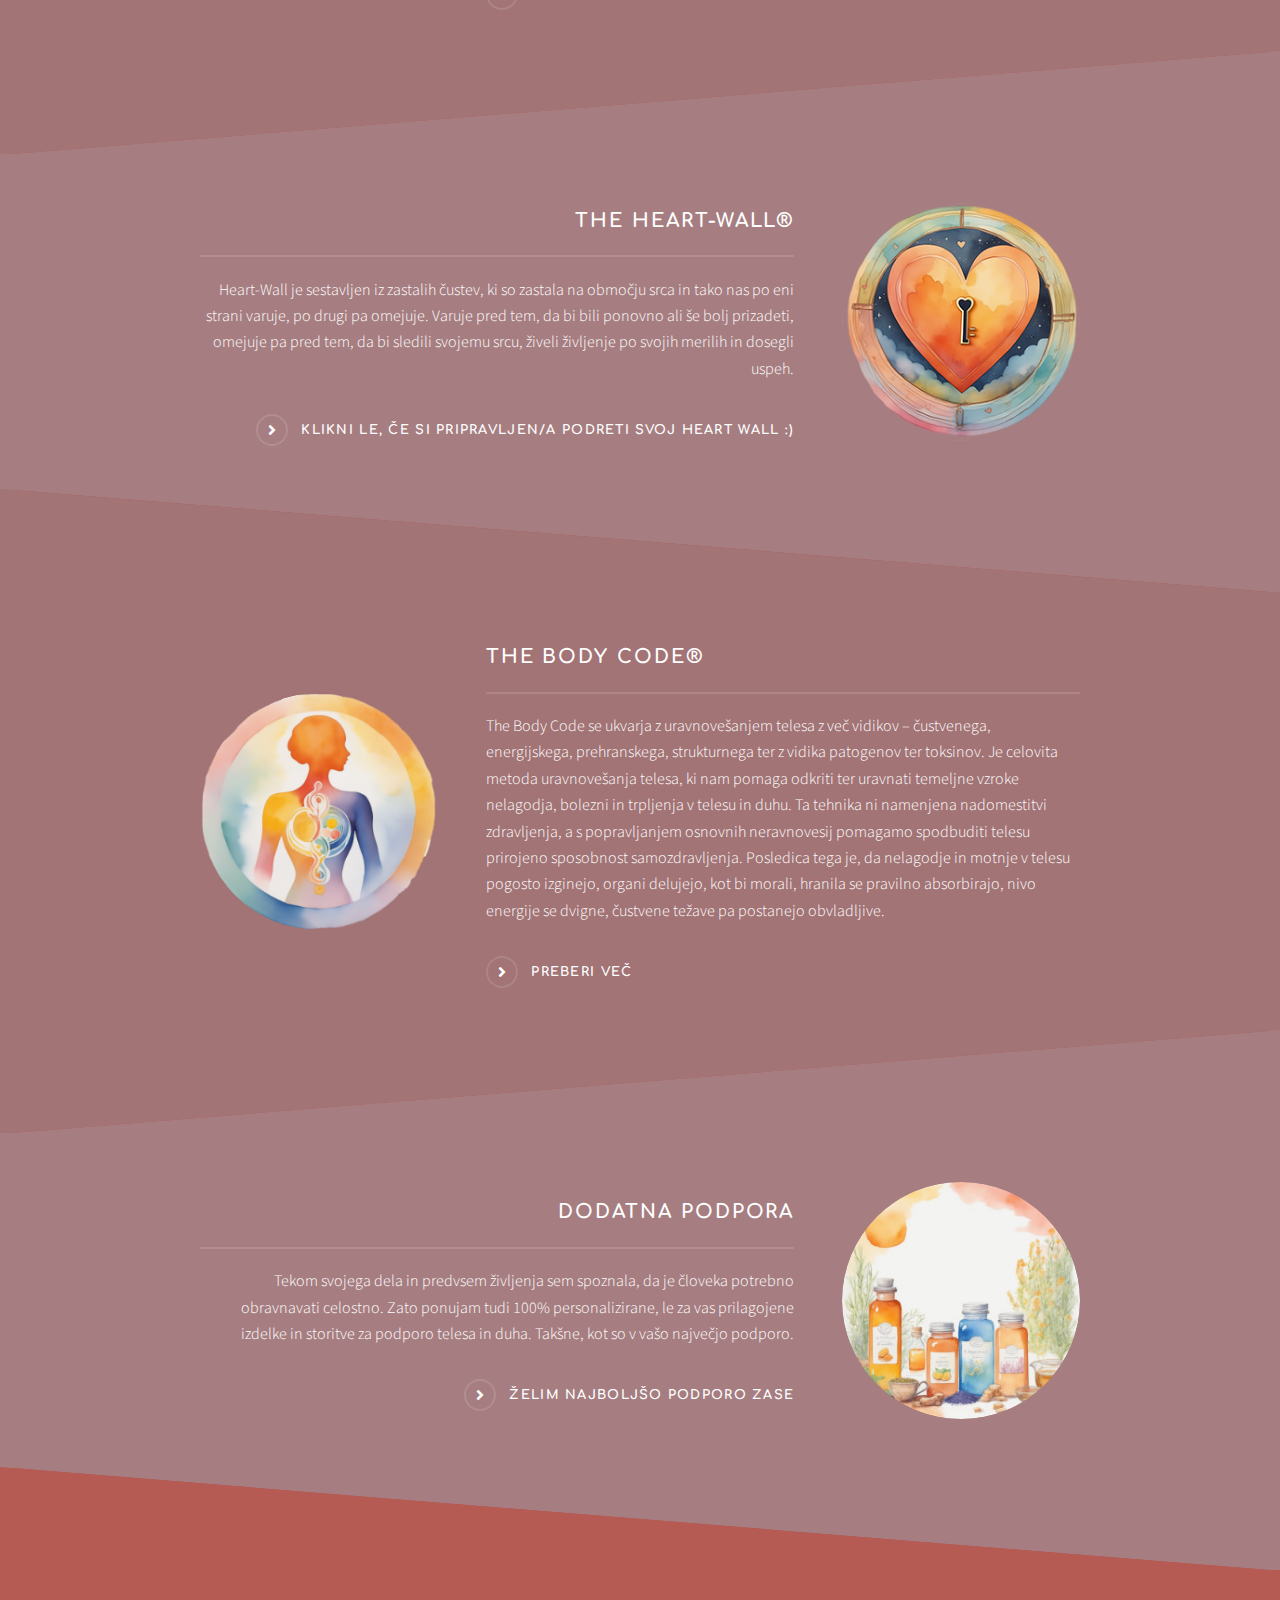
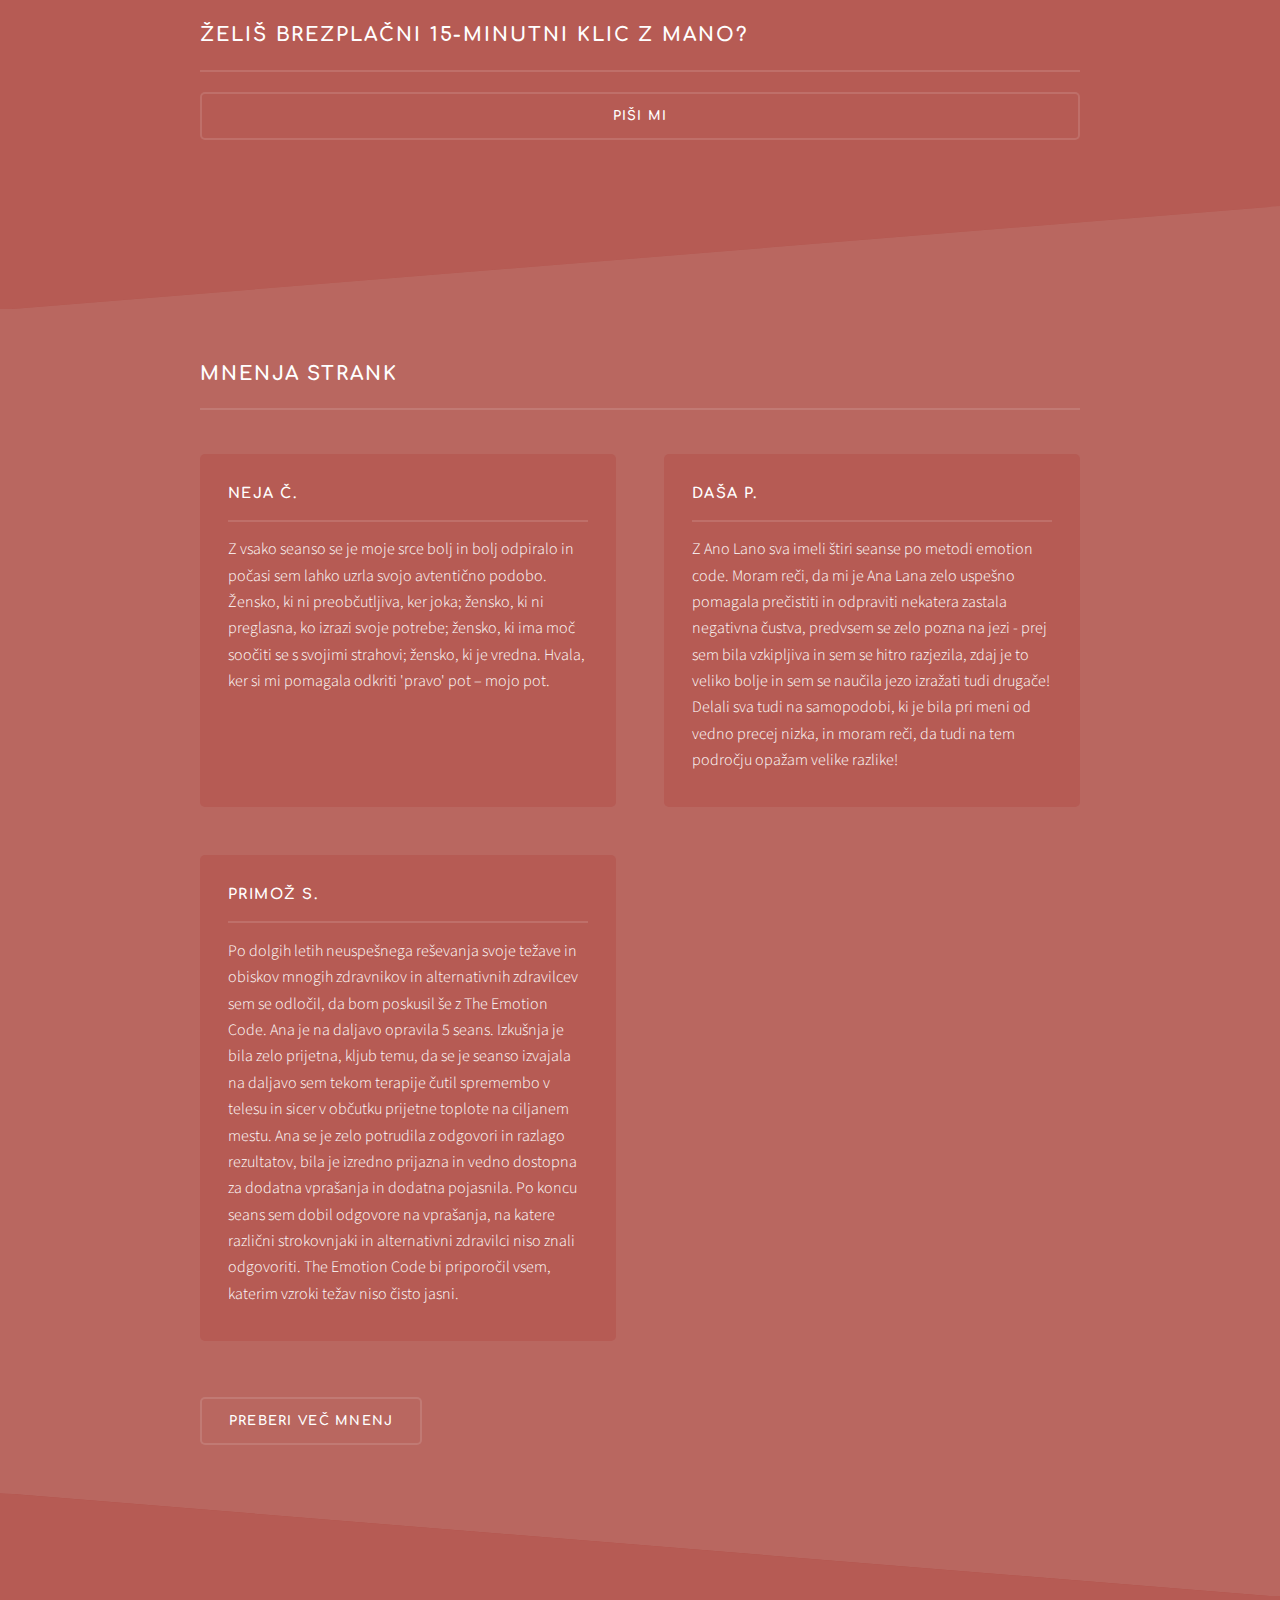
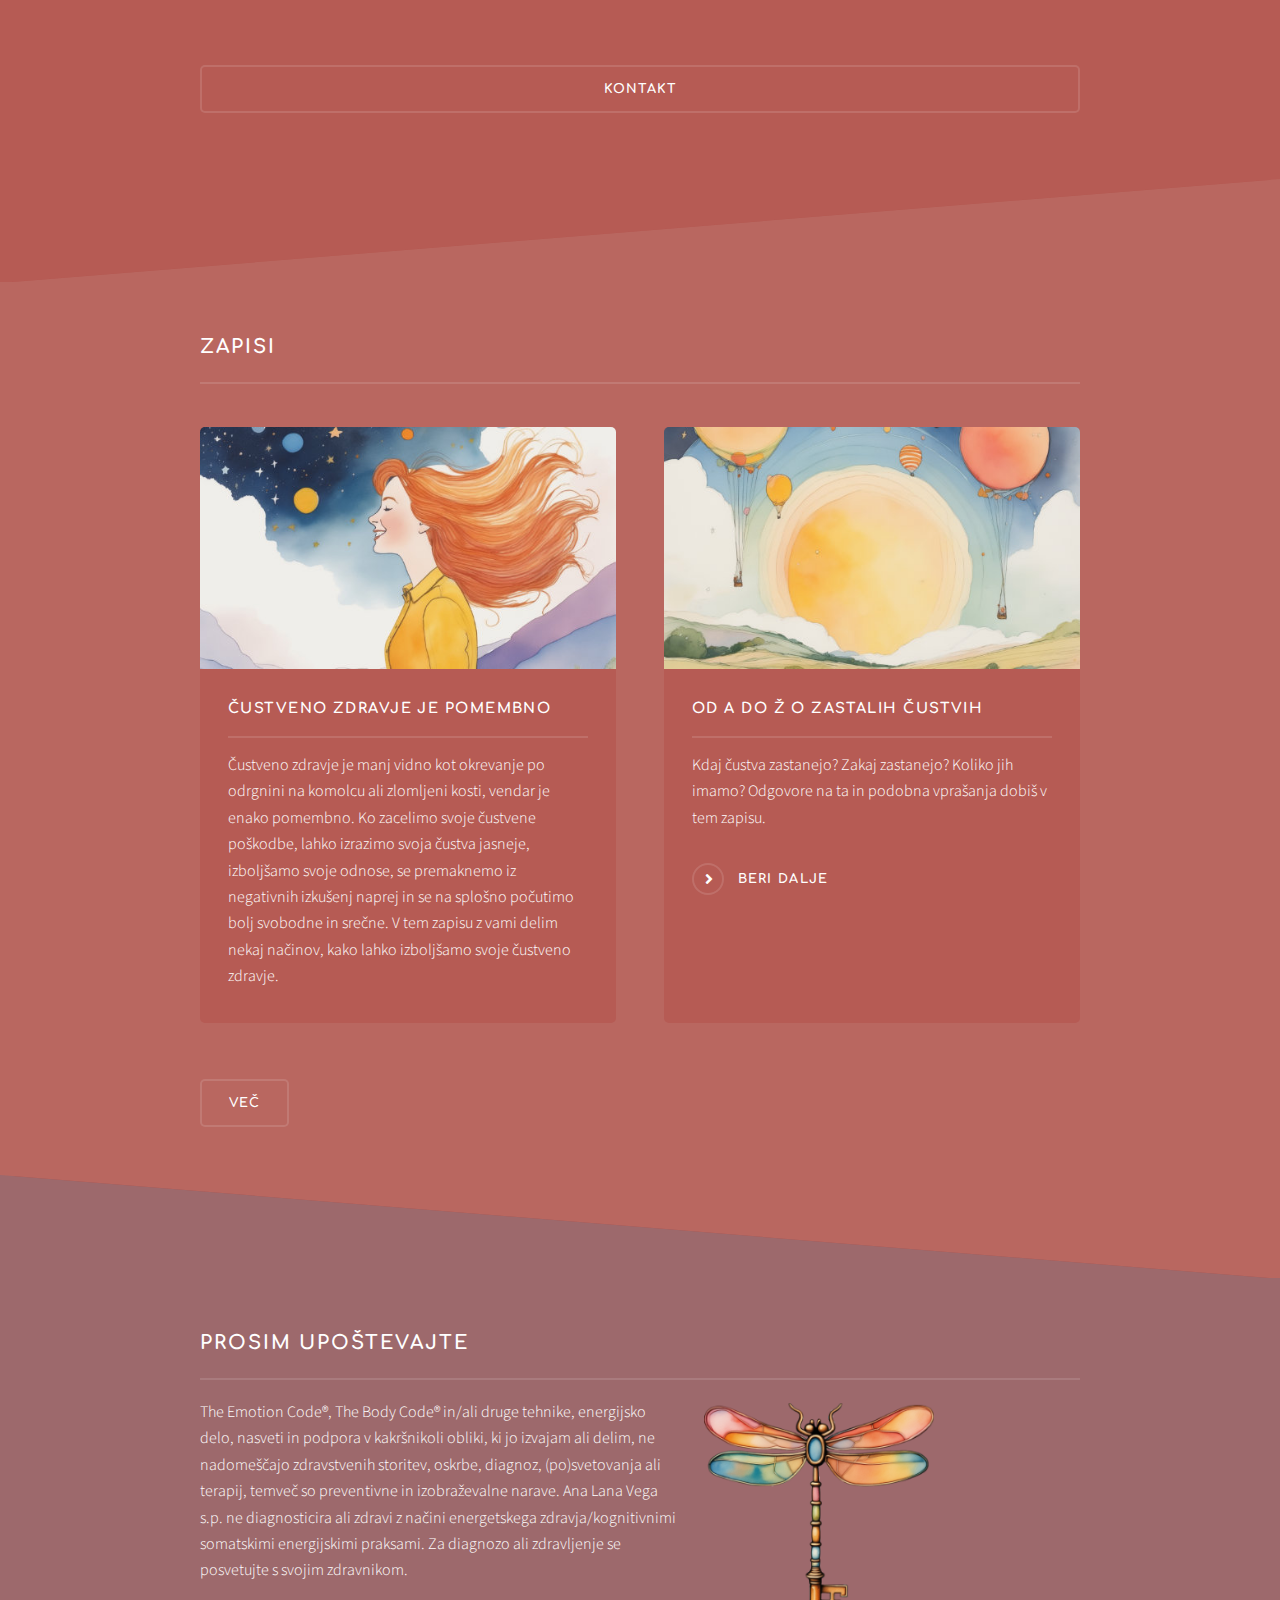
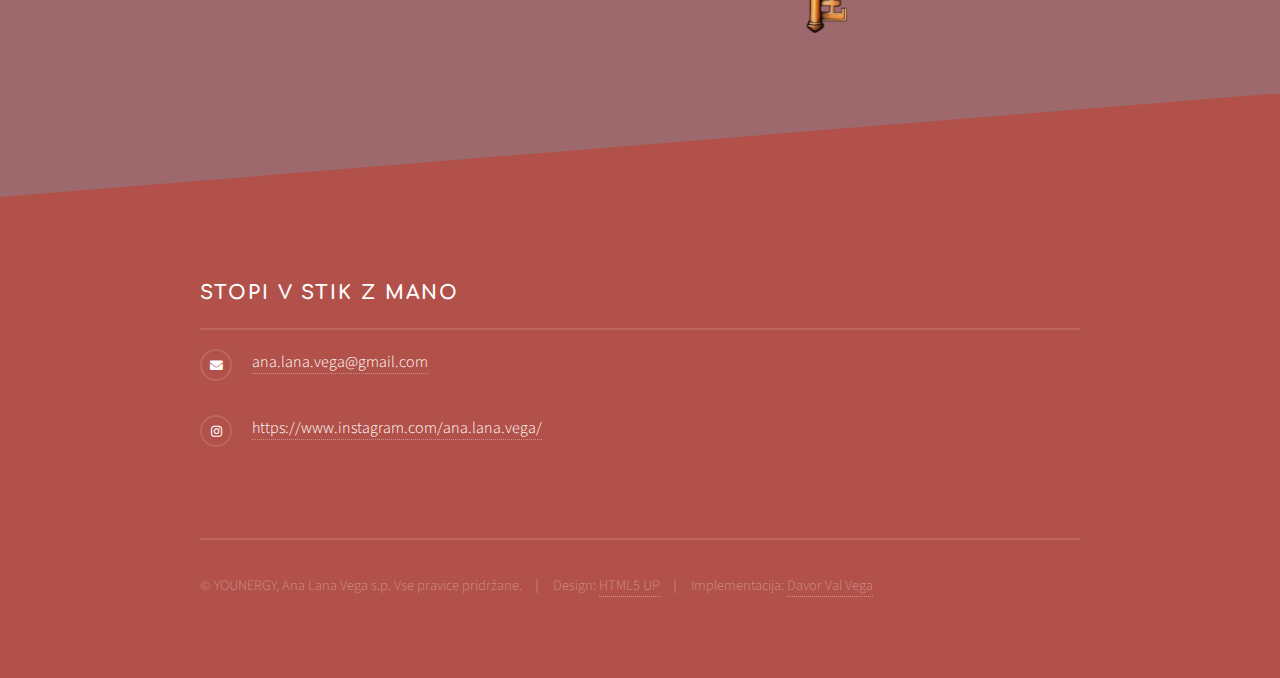
==== commit 088e110f: "potrebno - treba" ====
--- a/index.html
+++ b/index.html
@@ -14,22 +14,7 @@
 		<link rel="stylesheet" href="assets/css/cookieconsent.css" />
 		<noscript><link rel="stylesheet" href="assets/css/noscript.css" /></noscript>
 	</head>
-	
-	<!-- Google tag (gtag.js) -->
-	<script async src="https://www.googletagmanager.com/gtag/js?id=G-9BHQQSWB5S"></script>
-	<script>
-	window.dataLayer = window.dataLayer || [];
-	function gtag(){dataLayer.push(arguments);}
-	gtag('js', new Date());
-
-	gtag('config', 'G-9BHQQSWB5S');
-	</script>
 	<body class="is-preload">
-		<div class="section2">
-		<div class="bgg-wrap">
-			<div class="bgg"></div>
-		</div>
-	
 
 		<!-- Page Wrapper -->
 			<div id="page-wrapper">
@@ -88,7 +73,7 @@
 									<div class="image" style="user-select: none;"><img src="images/ana.jpg" alt="" /></div>
 									<div class="content">
 										<h2 class="major">Zdravo!</h2>
-										<p>Sem Ana in trdno verjamem, da je prav vse, kar potrebuješ, že v tebi. Včasih je le potrebno odkriti pravi ključ, da odklenemo naslednjo ključavnico in dostopimo do tistih notranjih svetov, kjer se nahajata mir in radost. Tukaj sem, da ti s pomočjo različnih znanj in vedenj pomagam odkriti te ključe.</p> 
+										<p>Sem Ana in trdno verjamem, da je prav vse, kar potrebuješ, že v tebi. Včasih je le treba odkriti pravi ključ, da odklenemo naslednjo ključavnico in dostopimo do tistih notranjih svetov, kjer se nahajata mir in radost. Tukaj sem, da ti s pomočjo različnih znanj in vedenj pomagam odkriti te ključe.</p> 
 										</div>
 								</div>
 							</section>
@@ -238,7 +223,7 @@
 					</section>
 
 			</div>
-		</div>
+
 		<!-- Scripts -->
 			<script src="assets/js/jquery.min.js"></script>
 			<script src="assets/js/jquery.scrollex.min.js"></script>
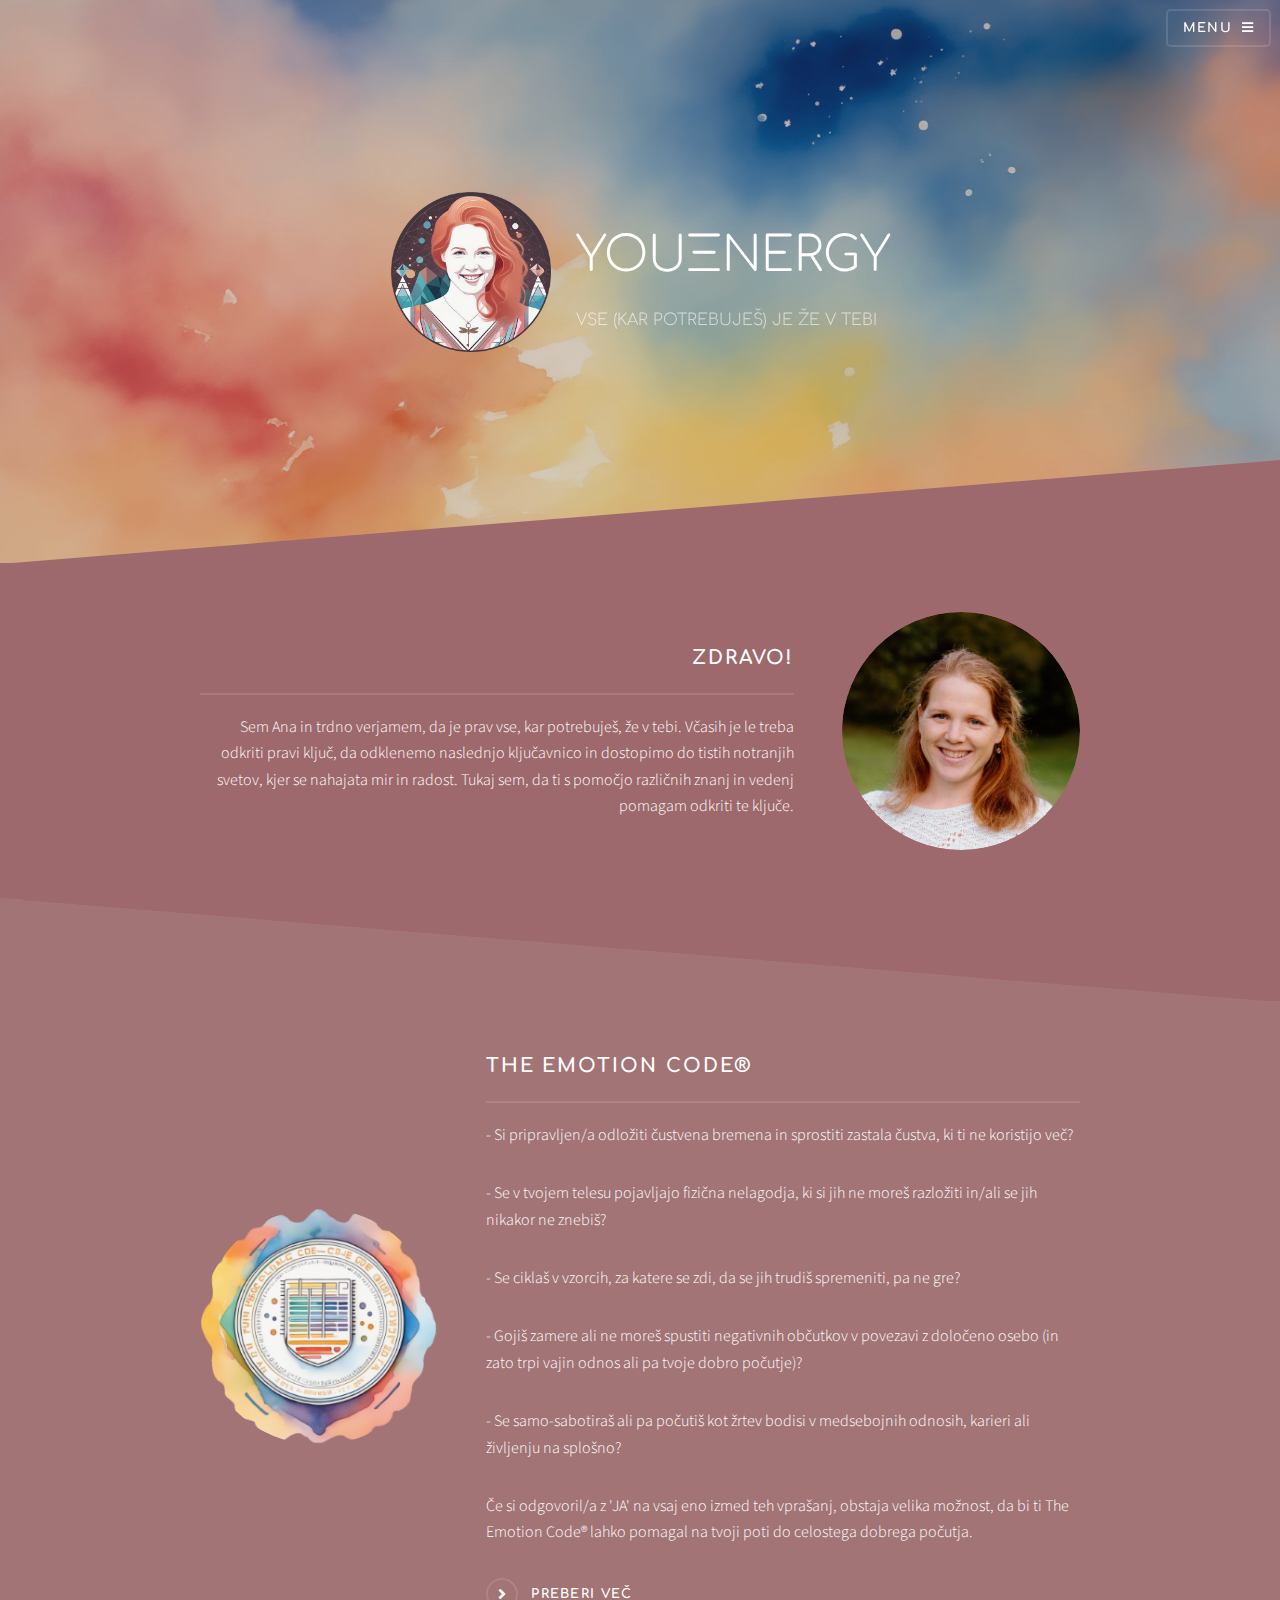
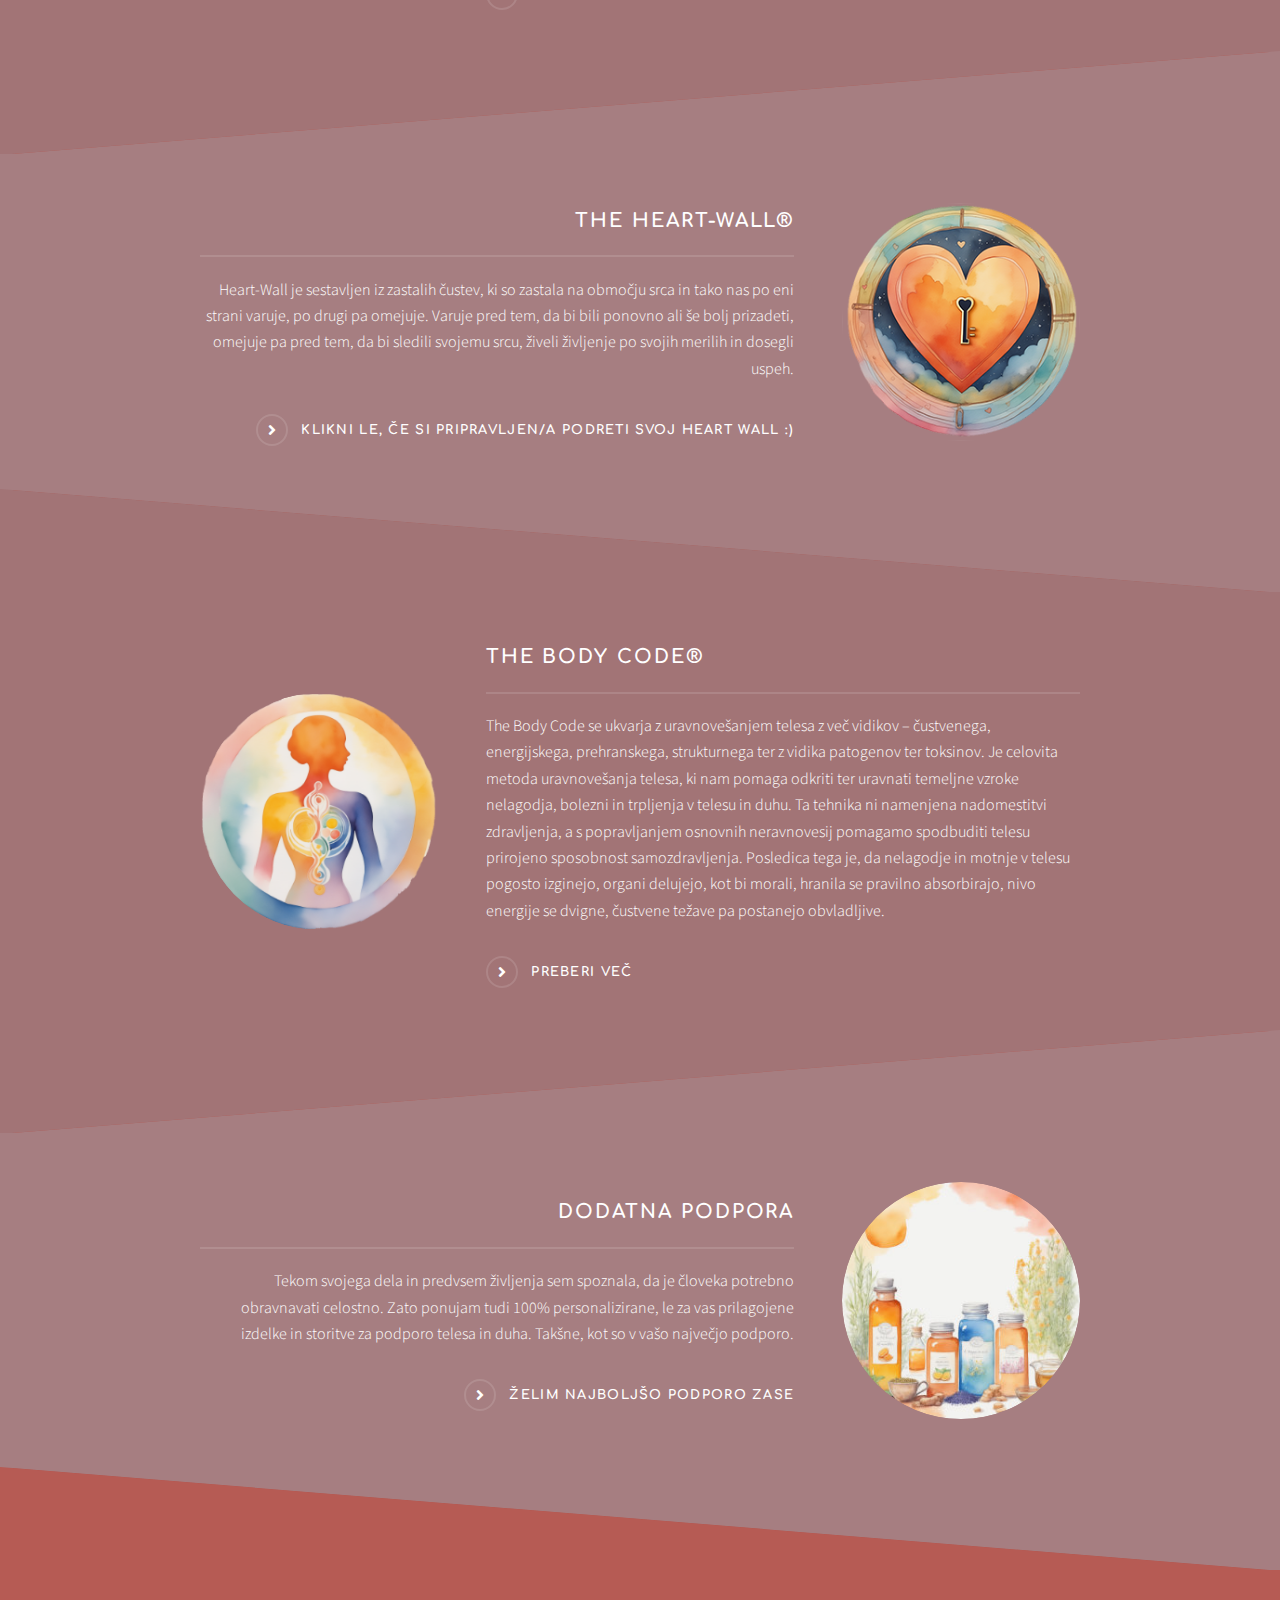
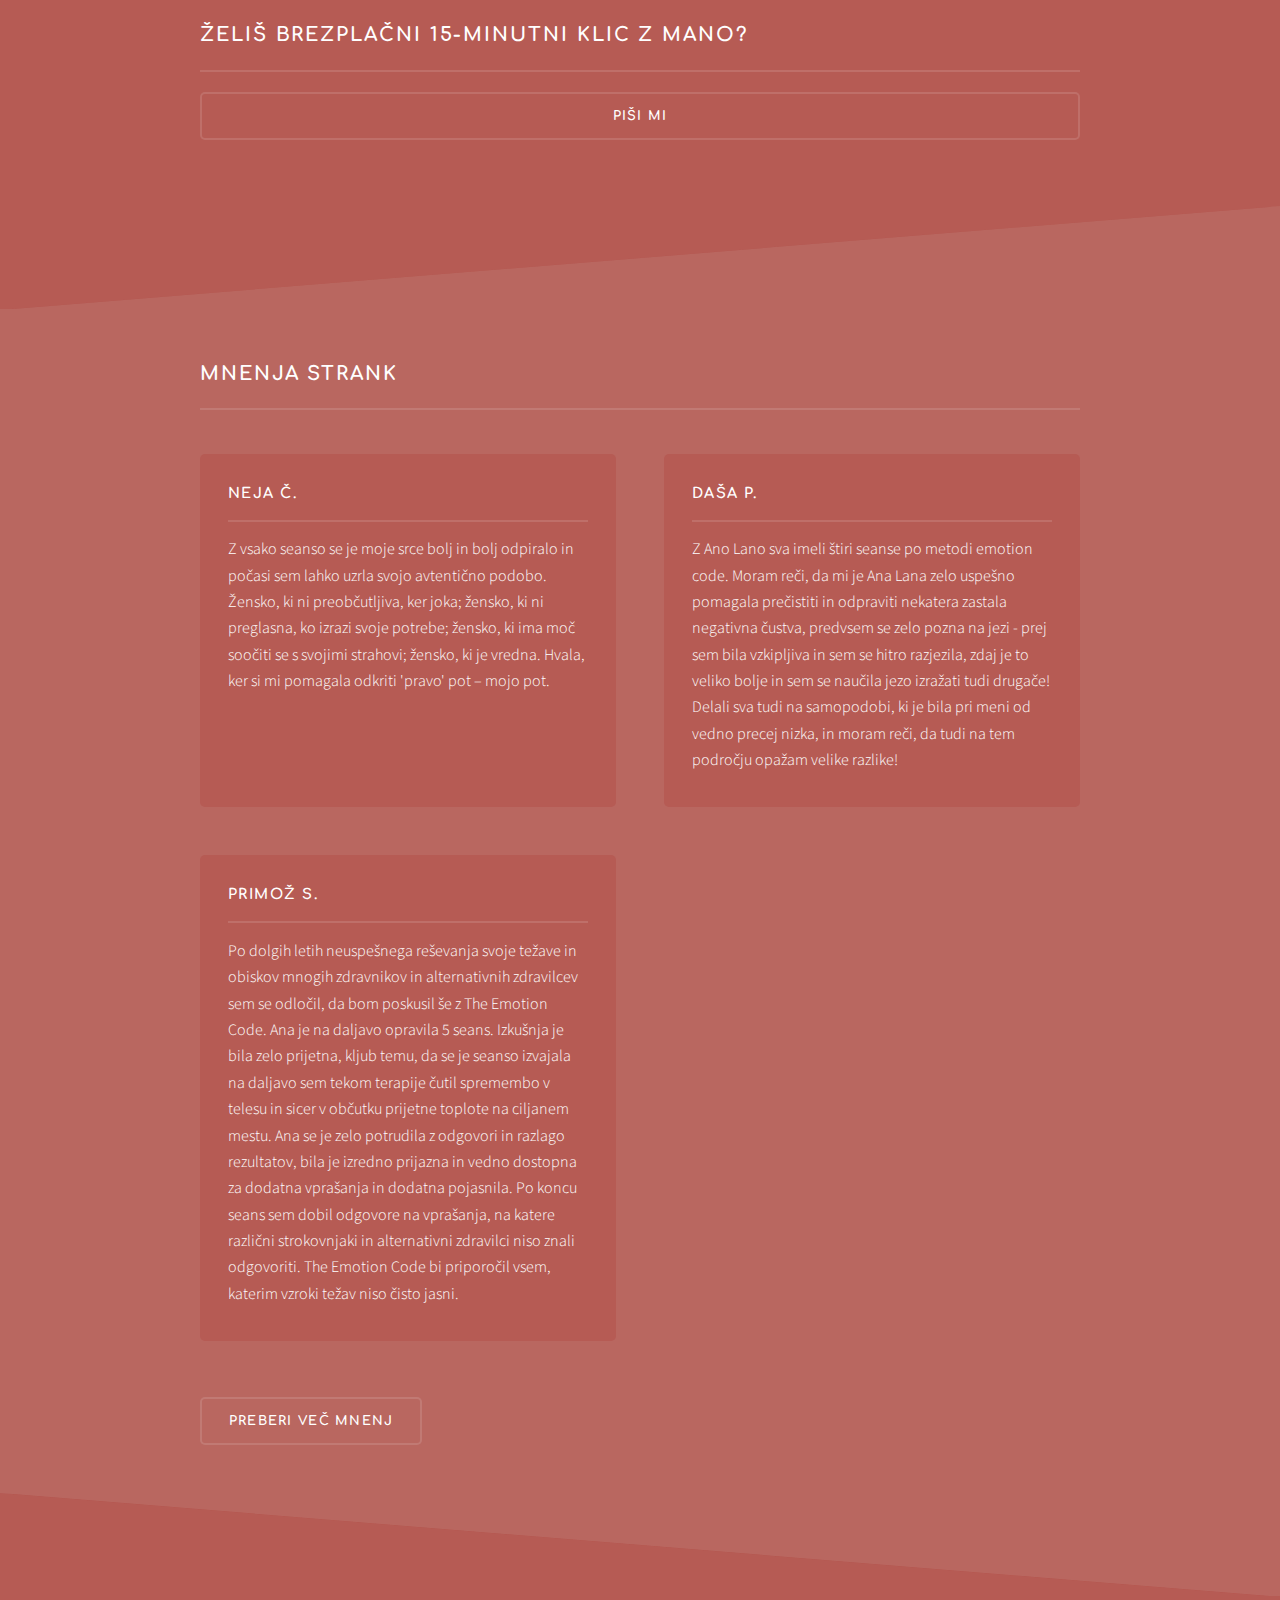
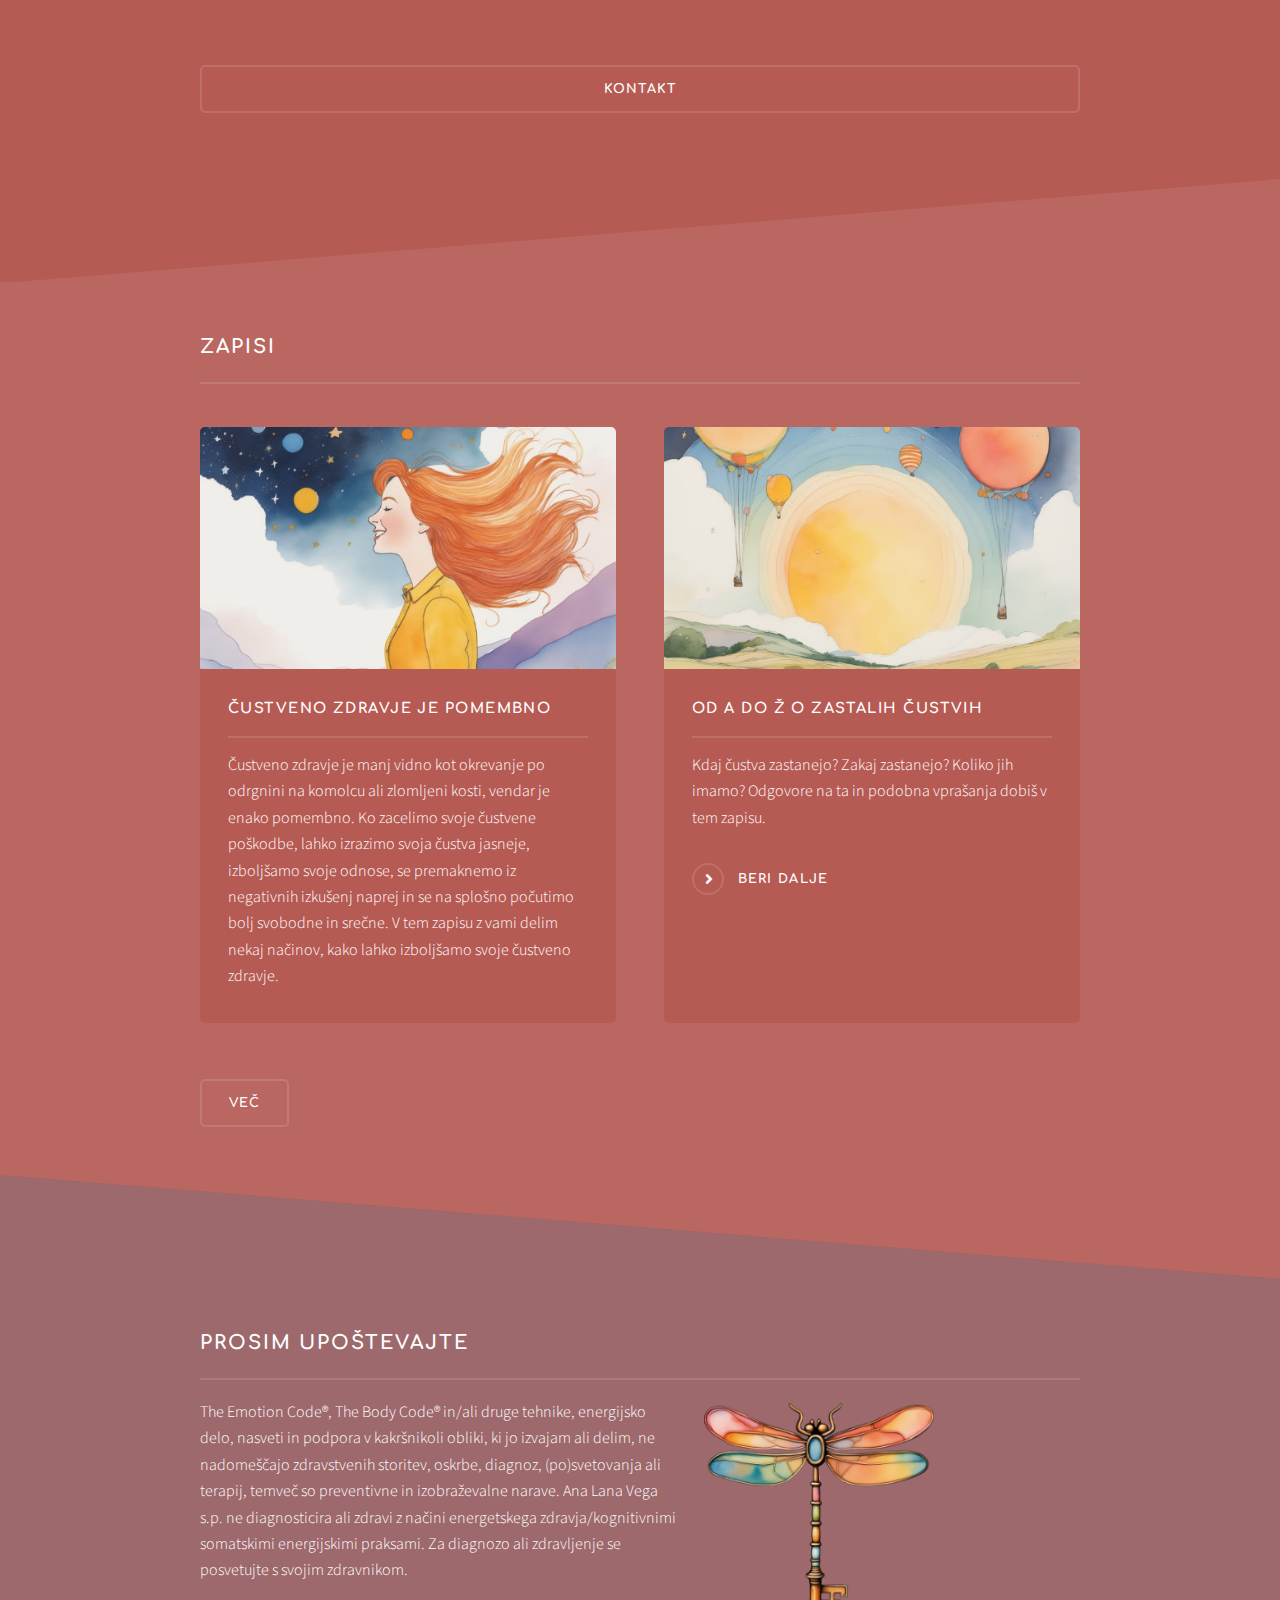
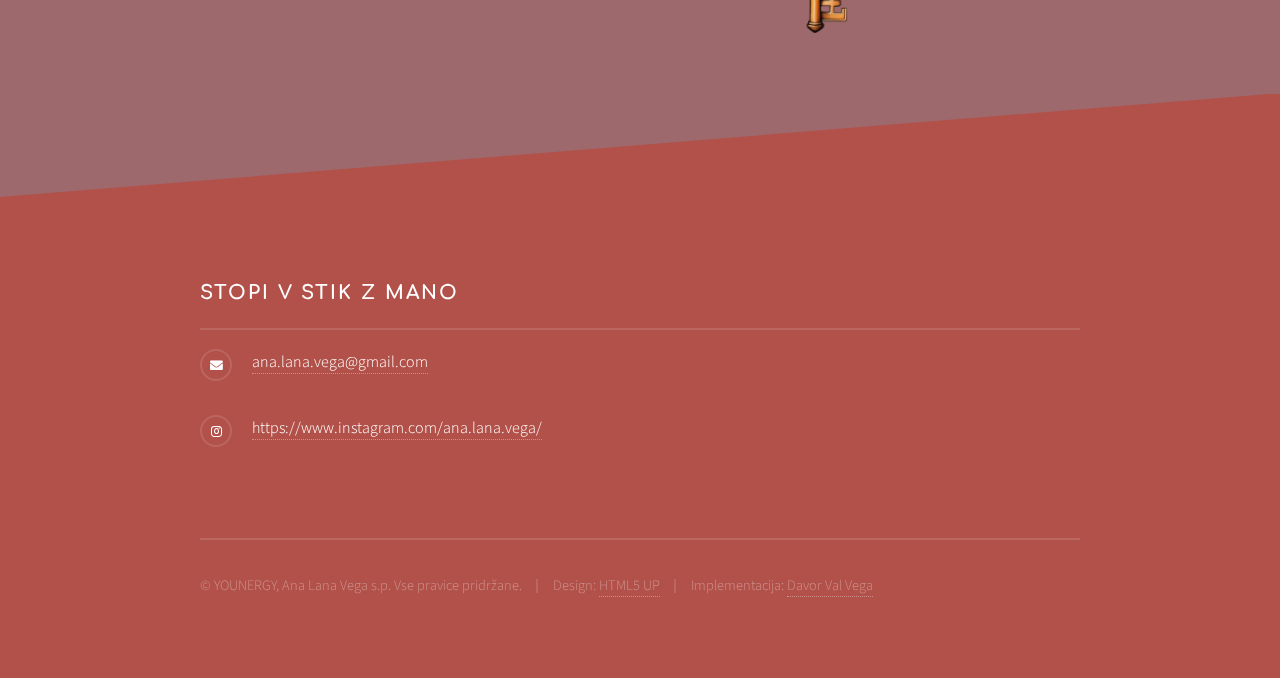
==== commit 49e6b5c0: "Merge branch 'dev' of https://github.com/slovenec88/alv into dev" ====
--- a/index.html
+++ b/index.html
@@ -14,7 +14,22 @@
 		<link rel="stylesheet" href="assets/css/cookieconsent.css" />
 		<noscript><link rel="stylesheet" href="assets/css/noscript.css" /></noscript>
 	</head>
+	
+	<!-- Google tag (gtag.js) -->
+	<script async src="https://www.googletagmanager.com/gtag/js?id=G-9BHQQSWB5S"></script>
+	<script>
+	window.dataLayer = window.dataLayer || [];
+	function gtag(){dataLayer.push(arguments);}
+	gtag('js', new Date());
+
+	gtag('config', 'G-9BHQQSWB5S');
+	</script>
 	<body class="is-preload">
+		<div class="section2">
+		<div class="bgg-wrap">
+			<div class="bgg"></div>
+		</div>
+	
 
 		<!-- Page Wrapper -->
 			<div id="page-wrapper">
@@ -223,7 +238,7 @@
 					</section>
 
 			</div>
-
+		</div>
 		<!-- Scripts -->
 			<script src="assets/js/jquery.min.js"></script>
 			<script src="assets/js/jquery.scrollex.min.js"></script>
